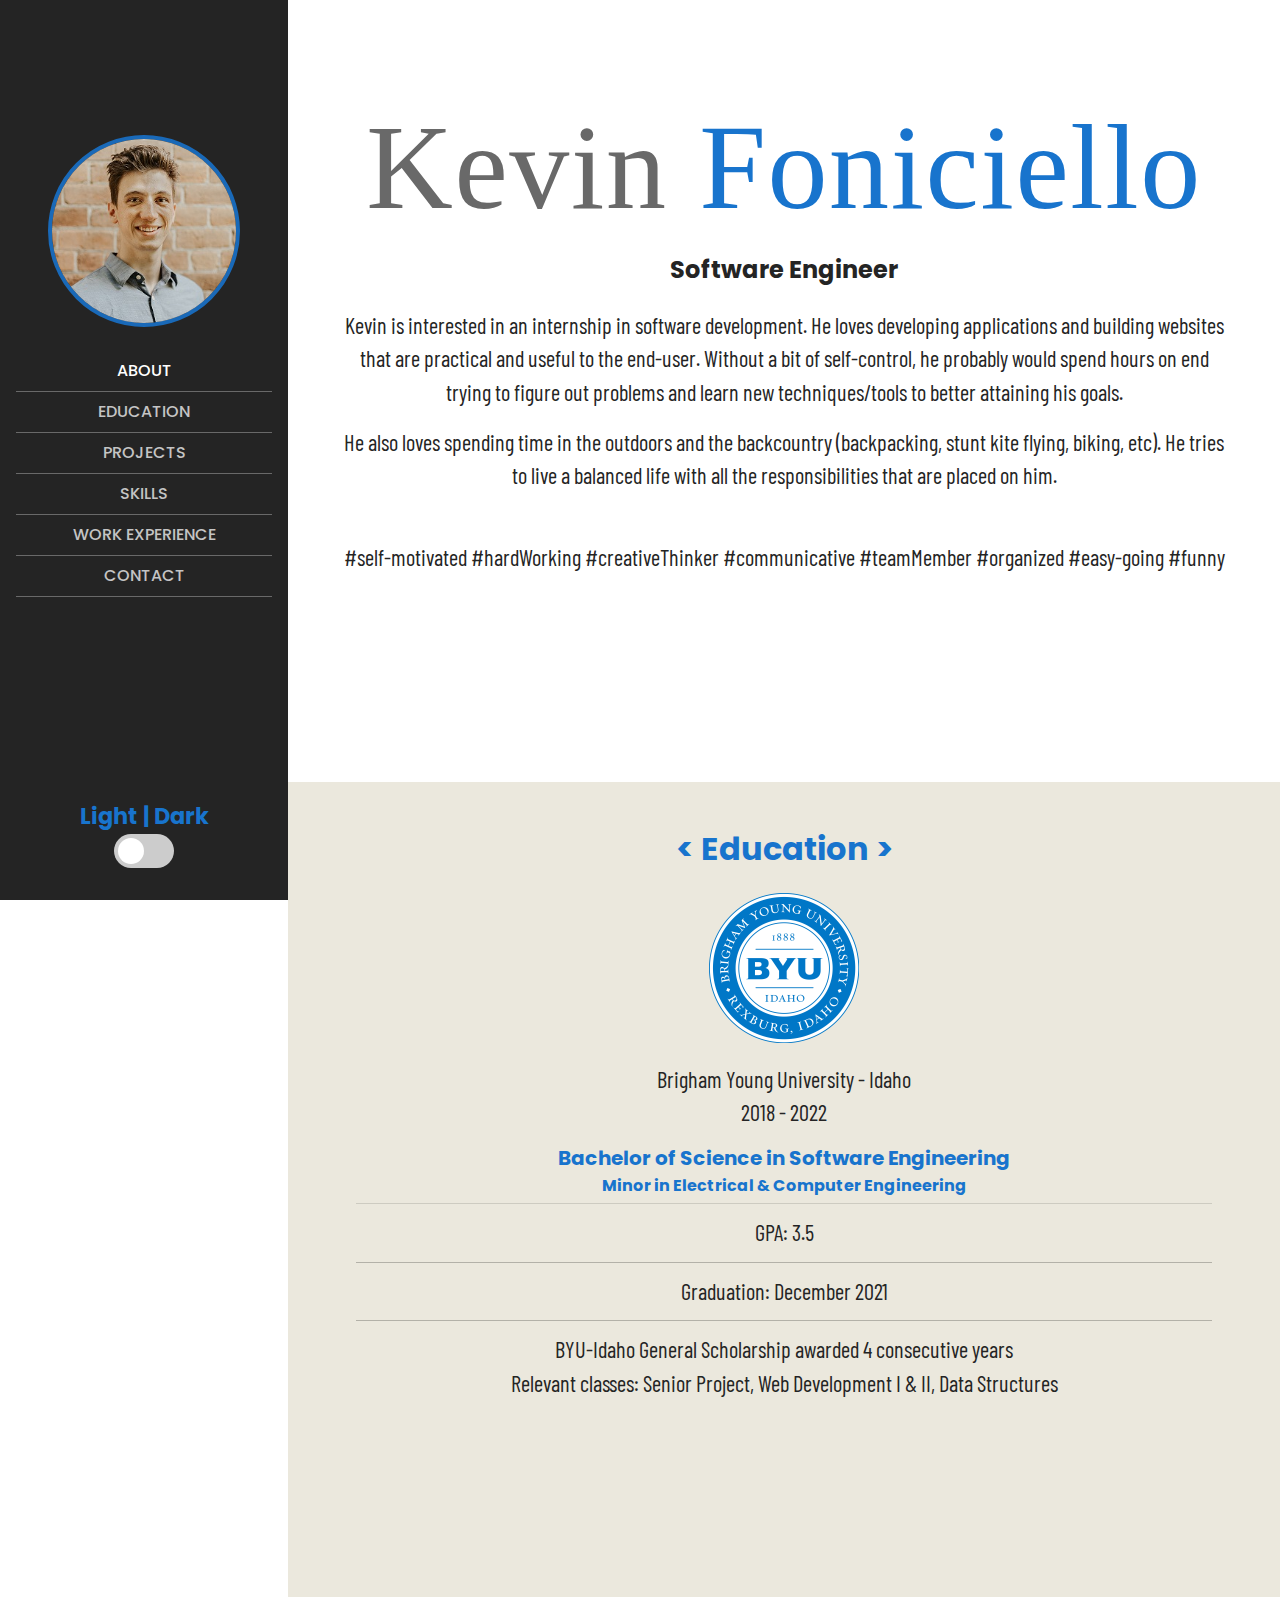
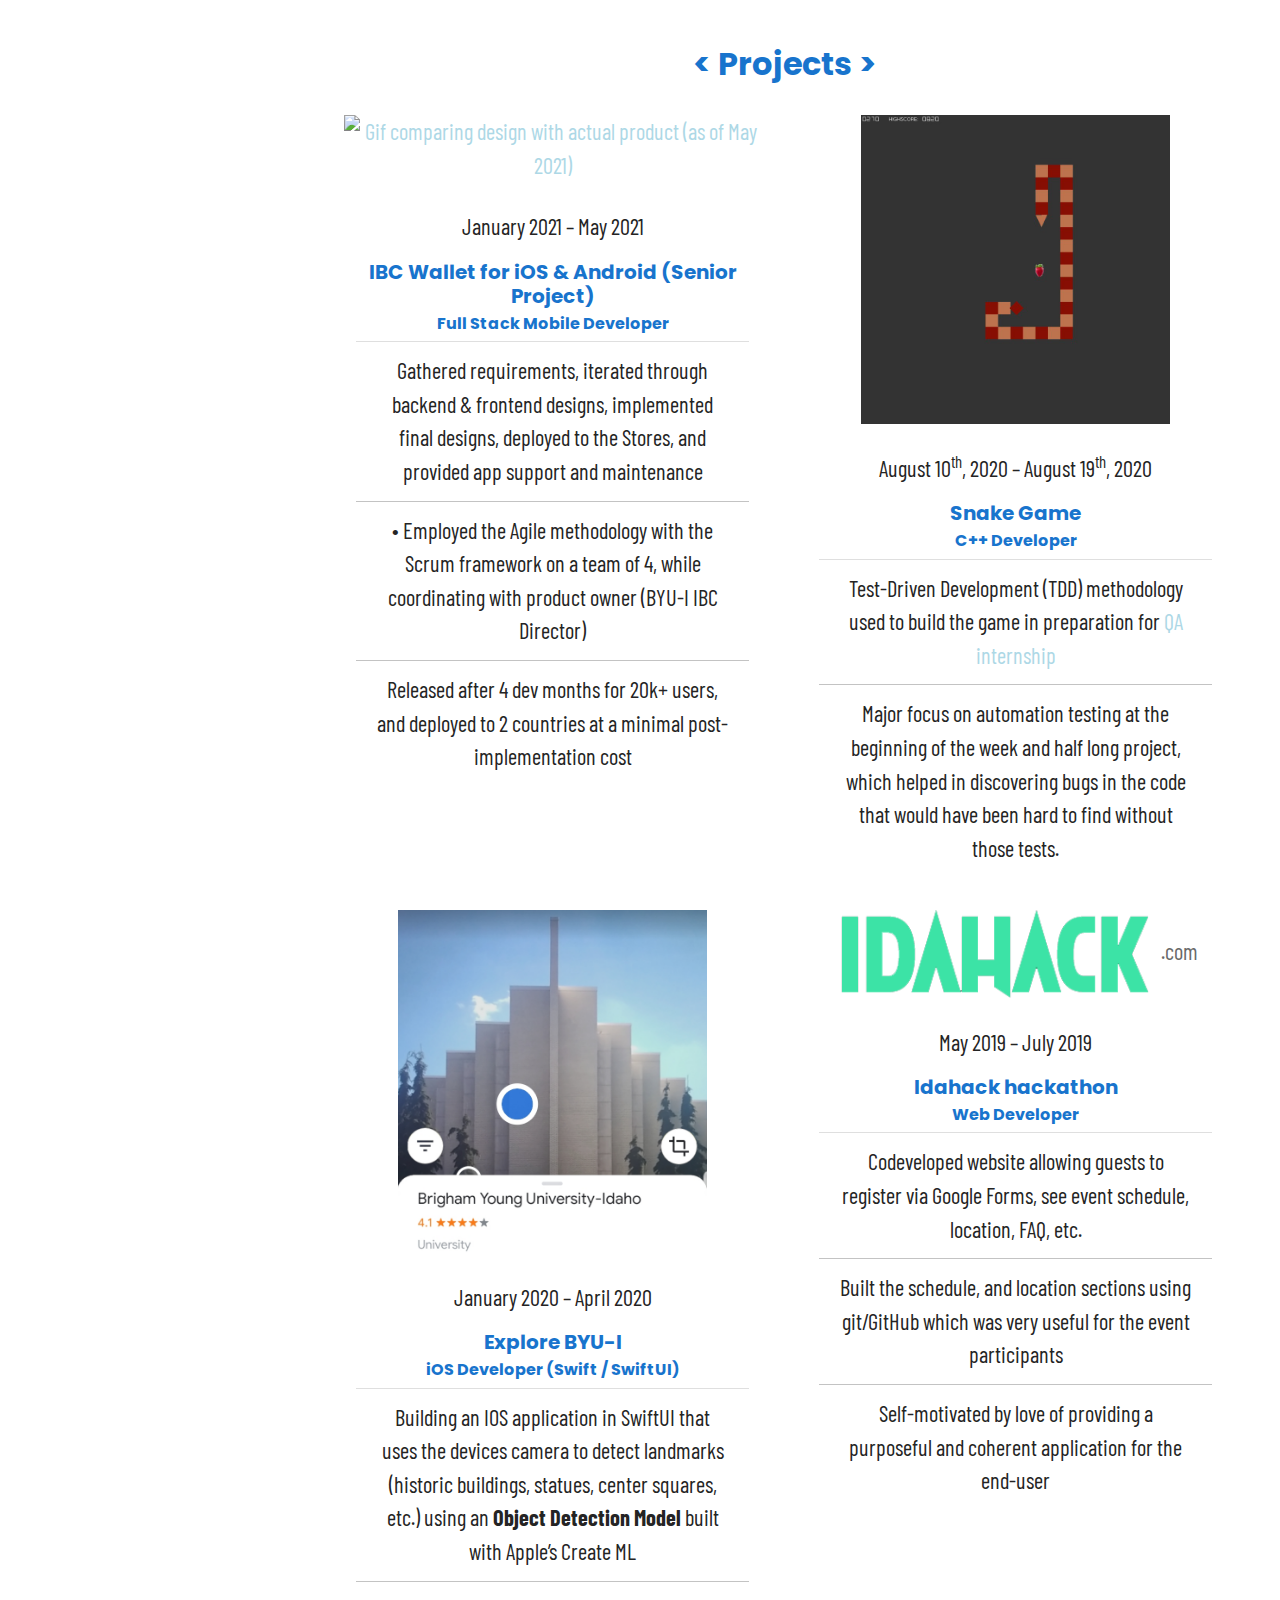
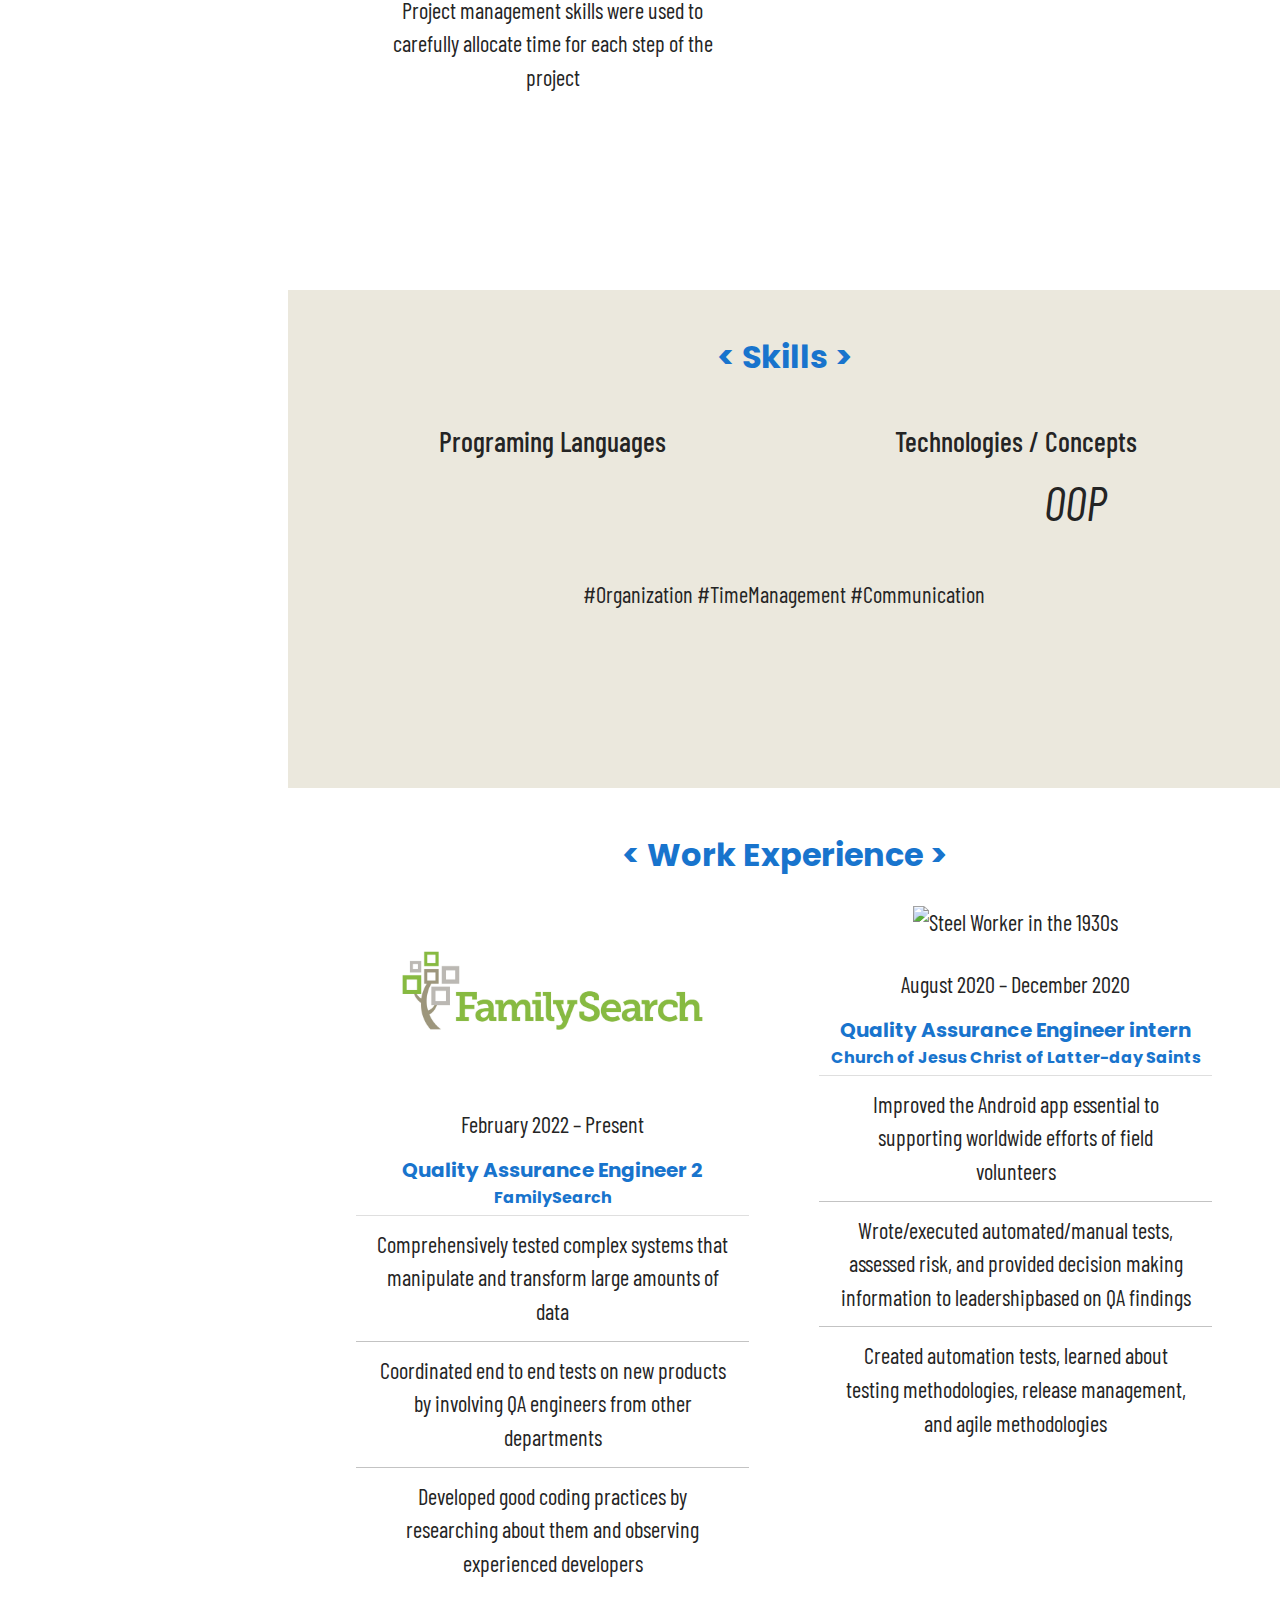
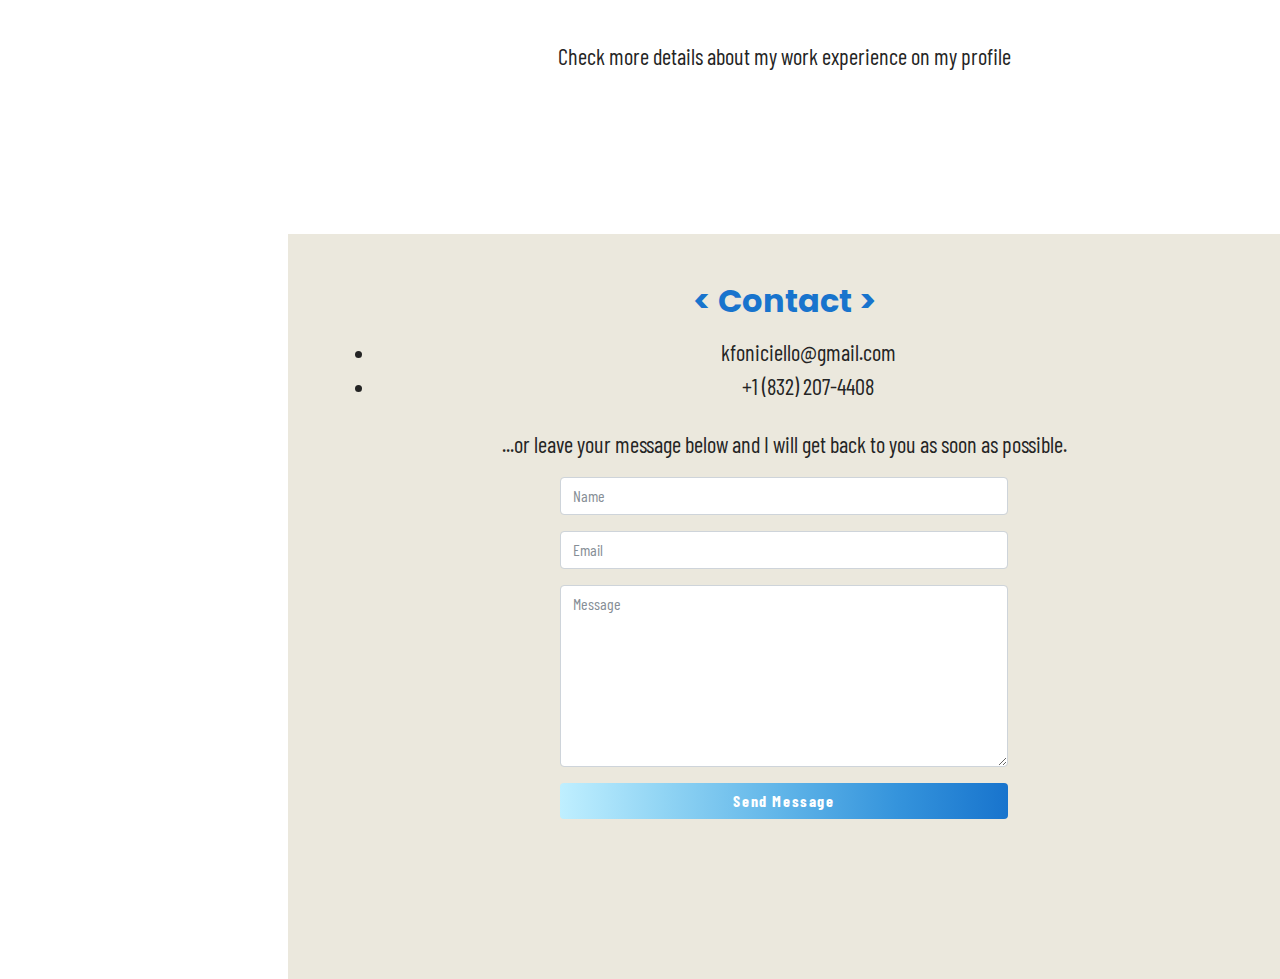
==== index.html @ d65cd473 "Updated information. Added theme cookies" ====
<!DOCTYPE html>
<html lang="en">
  <head>
    <meta charset="utf-8" />
    <meta
      name="viewport"
      content="width=device-width, initial-scale=1, shrink-to-fit=no"
    />
    <meta name="description" content="Software Engineer interested in an internship in Software Development. He loves developing applications and building websites that are practical and useful to the end-user. He is a charismatic, hard worder, self-motivated, and creative type of person. In all, he is a team member." />
    <meta name="author" content="Kevin Foniciello" />

    <title>Kevin Foniciello - Portfolio</title>
    <link rel="icon" href="media/profilePic.jpg" type="image/x-icon" />
    <link rel="shortcut icon" href="media/profilePic.jpg" type="image/x-icon">

    <!-- Bootstrap core CSS -->
    <link href="vendor/bootstrap/css/bootstrap.min.css" rel="stylesheet" />
    <link
      rel="stylesheet"
      href="https://maxcdn.bootstrapcdn.com/bootstrap/4.0.0-beta.3/css/bootstrap.min.css"
      integrity="sha384-Zug+QiDoJOrZ5t4lssLdxGhVrurbmBWopoEl+M6BdEfwnCJZtKxi1KgxUyJq13dy"
      crossorigin="anonymous"
    />

    <!-- Google fonts for this template -->

    <link
      href="https://fonts.googleapis.com/css?family=Barlow+Condensed|Poppins|Just+Another+Hand"
      rel="stylesheet"
    />

    <!-- Custom styles for this template -->
    <link href="style.css" rel="stylesheet" />

    <!-- Additional Fonts -->
    <link
      rel="stylesheet"
      href="https://cdn.rawgit.com/konpa/devicon/df6431e323547add1b4cf45992913f15286456d3/devicon.min.css"
    />
  </head>

  <body id="page-top">

<!-- ********************************
*    NAVIGATION BAR
***********************************-->
    <nav class="navbar navbar-expand-lg navbar-dark fixed-top" id="sideNav">


      <a class="navbar-brand js-scroll-trigger pl-2" href="#page-top">
        <span class="d-none d-lg-block">
          <img
            class="img-fluid img-profile mb-3"
            src="media/profilePic.jpg"
            alt="Profile Picture"
          />
        </span>
      </a>
      <p id="nav-mobile-name" class="nav-mobile-name">
        Kevin <span class="family-name"> Foniciello</span>
      </p>
      <button
        class="navbar-toggler m-2"
        type="button"
        data-toggle="collapse"
        data-target="#navbarSupportedContent"
        aria-controls="navbarSupportedContent"
        aria-expanded="false"
        aria-label="Toggle navigation"
      >
        <span class="navbar-toggler-icon"></span>
      </button>
      <div
        class="collapse navbar-collapse text-center"
        id="navbarSupportedContent"
      >
        <ul class="navbar-nav d-block">
          <li class="nav-item">
            <a class="nav-link js-scroll-trigger" href="#about">About</a>
          </li>
          <li class="nav-item">
            <a class="nav-link js-scroll-trigger" href="#education"
              >Education</a
            >
          </li>
          <li class="nav-item">
              <a class="nav-link js-scroll-trigger" href="#projects"
              >Projects</a
              >
          </li>
          <li class="nav-item">
            <a class="nav-link js-scroll-trigger" href="#skills">Skills</a>
          </li>
          <li class="nav-item">
            <a class="nav-link js-scroll-trigger" href="#experience"
              >Work Experience</a
            >
          </li>
          <!-- <li class="nav-item">
            <a class="nav-link js-scroll-trigger" href="#certificates"
              >Certificates</a
            >
          </li> -->

          <li class="nav-item">
            <a class="nav-link js-scroll-trigger" href="#contact">Contact</a>
          </li>
        </ul>

        <div>
          <ul class="list-inline list-social-icons icon-circle icon-zoom mt-5 mb-0">
            <li class="list-inline-item">
              <a href="https://www.linkedin.com/in/kevin-foniciello/" target="_blank" rel="noopener">
                <i class="fab fa-linkedin-in"></i>
              </a>
            </li>
            <li class="list-inline-item">
              <a href="https://github.com/merrycello/" target="_blank" rel="noopener">
                <i class="fab fa-github"></i>
              </a>
            </li>
            <li class="list-inline-item">
              <a href="https://stackoverflow.com/users/11264753/happypenguin" target="_blank" rel="noopener">
                <i class="fab fa-stack-overflow"></i>
              </a>
            </li>
            <!-- <li class="list-inline-item">
              <a href="" target="_blank" rel="noopener">
                <i class="fab fa-facebook-f"></i>
              </a>
            </li> -->
            <!-- <li class="list-inline-item">
              <a href="" target="_blank" rel="noopener">
                <i class="fab fa-instagram"></i>
              </a>
            </li> -->
            
            <!-- Dark mode button -->
            <li class="list-inline-item">
              <p id="mobile-dk-mode-toggle"> Light | Dark<br>
                <label class="switch">
                  <input type="checkbox">
                  <span class="dk-mode-toggle slider round"></span>
                </label>
              </p>
            </li>
          </ul>
        </div>
      </div>
      
      <!-- Dark mode button -->
      <p id="desktop-dk-mode-toggle"> Light | Dark<br>
        <label class="switch">
          <input type="checkbox">
          <span class="dk-mode-toggle slider round"></span>
        </label>
      </p>
    </nav>
    <div class="container-fluid p-0">

<!-- ********************************
*    ABOUT section
***********************************-->
      <section class="resume-section p-3 p-lg-5" id="about">
        <div class="my-auto">
          <p class="mobile-name">
            <img class="mobile-img" src="media/profilePic.jpg" alt="Profile Picture" />
          </p>
          <p id="mobile-name" class="mobile-name">Kevin <span class="family-name"> Foniciello</span></p>
          <h1 class="mb-3 mt-5">Kevin <span class="family-name"> Foniciello</span></h1>
          <p class="mobile-profession">Software Engineer</p>
          <h4 class="mb-4">Software Engineer</h4>

          <p class="mb-3">
            Kevin is interested in an internship in software development. He loves developing applications and building websites that are practical and useful to the end-user. Without a bit of self-control, he probably would spend hours on end trying to figure out problems and learn new techniques/tools to better attaining his goals.
          </p>
          <p>
            He also loves spending time in the outdoors and the backcountry (backpacking, stunt kite flying, biking, etc). He tries to live a balanced life with all the responsibilities that are placed on him.
          </p>

          <p class="mb-5 mt-5">
            <i class="fas fa-user-tag"></i> #self-motivated #hardWorking #creativeThinker
             #communicative #teamMember #organized #easy-going #funny
          </p>
        </div>
      </section>

<!-- ********************************
*    EDUCATION section
***********************************-->
      <section class="resume-section p-3 p-lg-5 bg-highlight" id="education">
        <h2 class="mb-4">&lt; Education &gt;</h2>

        <!-- <div class="row"> -->
        <div>
          <!-- <div class="col-12 col-md-6 col-lg-4"> -->
          <div>
            <div class="card mb-4 bg-inherit">
              <div class="edu-icons">
                <img
                  src="media/byui-logo.png"
                  alt="BYU-I logo"
                  width="150px"
                  height="auto">
                <!-- <i class="fas fa-university fa-5x"></i> -->
              </div>

              <div class="card-body pb-0">
                <p>Brigham Young University - Idaho<br>
                   2018 - 2022</p>
                <h5 class="card-title">Bachelor of Science in Software Engineering</h5>
                <h6 class="card-subtitle mb-2">Minor in Electrical & Computer Engineering</h6>
                <ul class="list-group list-group-flush">
                  <li class="list-group-item bg-inherit">
                    GPA: 3.5</li>
                  <li class="list-group-item bg-inherit">
                    Graduation: December 2021</li>
                  <li class="list-group-item bg-inherit">
                    BYU-Idaho General Scholarship awarded 4 consecutive years
                    <br>
                    Relevant classes: Senior Project, Web Development I & II, Data Structures</li>
                </ul>
              </div>
            </div>
          </div>
          <!-- <div class="col-12 col-md-6 col-lg-4">
            <div class="card mb-4">
              <div class="edu-icons">
                <i class="fas fa-graduation-cap fa-5x edu-icons"></i>
              </div>
              <div class="card-body pb-0">
                <p>2017 - 2018</p>
                <h5 class="card-title">Front-End Web Development</h5>
                <ul class="list-group list-group-flush">
                  <li class="list-group-item">HTML5 & CSS3</li>
                  <li class="list-group-item">JavaScript</li>
                  <li class="list-group-item">jQuery</li>
                  <li class="list-group-item">CSS Animation</li>
                  <li class="list-group-item">Bootstrap 4</li>
                </ul>
              </div>
            </div>
          </div>
          <div class="col-12 col-md-6 col-lg-4">
            <div class="card mb-4">
              <div class="edu-icons">
                <i class="fas fa-university fa-5x"></i>
              </div>
              <div class="card-body pb-0">
                <p>2017 - 2018</p>
                <h5 class="card-title">Web Development</h5>

                <ul class="list-group list-group-flush">
                  <li class="list-group-item">HTML5 & CSS3</li>
                  <li class="list-group-item">JavaScript</li>
                  <li class="list-group-item">jQuery</li>
                  <li class="list-group-item">Teamwork</li>
                </ul>
              </div>
            </div>
          </div> -->
        </div>
      </section>

<!-- ********************************
*    PROJECTS section
***********************************-->
      <section class="resume-section p-3 p-lg-5" id="projects">
          <h2 class="mb-4">&lt; Projects &gt;</h2>

          <div class="row">
            <div class="col-12 col-md-6 col-lg-6">
              <div class="card mb-4 bg-inherit">
                  <div class="edu-icons">
                    <a href="https://play.google.com/store/apps/details?id=byui.ibc.wallet" target="_blank">
                      <img
                        class="card-img-top w-75 p-2"
                        src="media/ibc-wallet.gif"
                        alt="Gif comparing design with actual product (as of May 2021)"
                      />
                    </a>
                  </div>

                  <div class="card-body pb-0">
                      <p>January 2021 – May 2021</p>
                      <h5 class="card-title">IBC Wallet for iOS & Android (Senior Project)</h5>
                      <h6 class="card-subtitle mb-2 color-blue">Full Stack Mobile Developer</h6>
                      <ul class="list-group list-group-flush">
                          <li class="list-group-item bg-inherit">
                            Gathered requirements, iterated through backend & frontend designs, implemented final designs, deployed to the Stores, and provided app support and maintenance
                          </li>
                          <li class="list-group-item bg-inherit">
                            •	Employed the Agile methodology with the Scrum framework on a team of 4, while coordinating with product owner (BYU-I IBC Director)
                          </li>
                          </li>
                          <li class="list-group-item bg-inherit">
                            Released after 4 dev months for 20k+ users, and deployed to 2 countries at a minimal post-implementation cost
                          </li>
                      </ul>
                  </div>
              </div>
            </div>
            <div class="col-12 col-md-6 col-lg-6">
              <div class="card mb-4 bg-inherit">
                    <div class="edu-icons">
                      <a href="https://github.com/MerryCello/Snake-Game/blob/master/README.md" target="_blank">
                        <img
                          class="card-img-top w-75 p-2"
                          src="media/Snake-long.jpg"
                          alt="Game snapshot"
                        />
                      </a>
                    </div>

                    <div class="card-body pb-0">
                        <p>August 10<sup>th</sup>, 2020 – August 19<sup>th</sup>, 2020</p>
                        <h5 class="card-title">Snake Game</h5>
                        <h6 class="card-subtitle mb-2 color-blue">C++ Developer</h6>
                        <ul class="list-group list-group-flush">
                            <li class="list-group-item bg-inherit">
                              Test-Driven Development (TDD) methodology used to build the game in preparation for <a href="#experience">QA internship</a>
                            </li>
                            <li class="list-group-item bg-inherit">
                              Major focus on automation testing at the beginning of the week and half long project, which helped in discovering bugs in the code that would have been hard to find without those tests.
                            </li>
                        </ul>
                  </div>
              </div>
            </div>
            <div class="col-12 col-md-6 col-lg-6">
              <div class="card mb-4 bg-inherit">
                    <div class="edu-icons">
                      <a href="https://github.com/MerryCello/Explore-BYU-I" target="_blank">
                        <img
                          class="card-img-top w-75 p-2"
                          src="media/landmarkDetector.png"
                          alt="Example screenshot of what the landmark detector app would have looked like once completely finished"
                        />
                      </a>
                    </div>

                    <div class="card-body pb-0">
                        <p>January 2020 – April 2020</p>
                        <h5 class="card-title">Explore BYU-I</h5>
                        <h6 class="card-subtitle mb-2 color-blue">iOS Developer (Swift / SwiftUI)</h6>
                        <ul class="list-group list-group-flush">
                            <li class="list-group-item bg-inherit">
                              Building an IOS application in SwiftUI that uses the devices camera to detect landmarks (historic buildings, statues, center squares, etc.) using an <strong>Object Detection Model</strong> built with Apple’s Create ML
                            </li>
                            <li class="list-group-item bg-inherit">
                              Project management skills were used to carefully allocate time for each step of the project
                            </li>
                        </ul>
                  </div>
              </div>
            </div>
            <div class="col-12 col-md-6 col-lg-6">
              <div class="card mb-4 bg-inherit">
                <div class="edu-icons">
                  <p class="p-0 m-0">
                    <a href="https://coryswainston.github.io/idahack/" target="_blank">
                      <img
                        class="card-img-top w-75 p-2"
                        src="media/idahack_logo.png"
                        alt="Idahack logo"
                      />
                    </a>
                    .com</p>
                </div>

                <div class="card-body pb-0">
                    <p>May 2019 – July 2019</p>
                    <h5 class="card-title">
                      <a class="inherit" href="https://coryswainston.github.io/idahack/" target="_blank">
                        Idahack<sup><i class="fas fa-external-link-alt fa-xs"></i></sup>
                      </a> hackathon
                    </h5>
                    <h6 class="card-subtitle mb-2 color-blue">Web Developer</h6>
                    <ul class="list-group list-group-flush">
                        <li class="list-group-item bg-inherit"><a class="inherit" href="https://github.com/coryswainston/idahack/graphs/contributors" target="_blank">
                          Codeveloped<sup><i class="fas fa-external-link-alt fa-xs"></i></sup></a> website allowing guests to register via Google Forms, see event schedule, location, FAQ, etc.</li>
                        <li class="list-group-item bg-inherit">
                          Built the schedule, and location sections using git/GitHub which was very useful for the event participants
                        </li>
                        <li class="list-group-item bg-inherit">
                          Self-motivated by love of providing a purposeful and coherent application for the end-user
                        </li>
                    </ul>
                </div>
              </div>
            </div>
          </div>
      </section>

<!-- ********************************
*    SKILLS section
***********************************-->
      <section class="resume-section p-3 p-lg-5 bg-highlight" id="skills">
        <h2 class="mb-5">&lt; Skills &gt;</h2>
        <div class="row">
          <div class="col-12 col-md-6 col-lg-6">
            <div class="my-auto">
              <h3>Programing Languages</h3>
              <!-- ICON LIST -->
              <ul class="list-inline list-icons mb-4">
                <li class="list-inline-item">
                  <a class="inherit" href="https://developer.mozilla.org/en-US/docs/Web/Guide/HTML/HTML5" target="_blank">
                    <i class="devicon-html5-plain" title="HTML5"></i></a>
                </li>
                <li class="list-inline-item">
                  <a class="inherit" href="https://developer.mozilla.org/en-US/docs/Archive/CSS3" target="_blank">
                    <i class="devicon-css3-plain" title="CSS3"></i></a>
                </li>
                <li class="list-inline-item">
                  <a class="inherit" href="https://developer.mozilla.org/en-US/docs/Web/JavaScript" target="_blank">
                    <i class="devicon-javascript-plain" title="JavaScript"></i></a>
                </li>
                <li class="list-inline-item">
                  <a class="inherit" href="https://nodejs.org/en/" target="_blank">
                    <i class="devicon-nodejs-plain" title="Node.js"></i></a>
                </li>
                <li class="list-inline-item">
                  <a class="inherit" href="https://jquery.com/" target="_blank">
                    <i class="devicon-jquery-plain" title="jQuery"></i></a>
                </li>
                <li class="list-inline-item">
                  <a class="inherit" href="https://nodejs.org/en/" target="_blank">
                    <i class="devicon-nodejs-plain" title="Node.js"></i></a>
                </li>
                <li class="list-inline-item">
                  <a class="inherit" href="https://www.php.net/manual/en/intro-whatis.php" target="_blank">
                    <i class="devicon-php-plain" title="PHP"></i></a>
                </li>
                <li class="list-inline-item">
                  <a class="inherit" href="https://www.oracle.com/java/" target="_blank">
                    <i class="devicon-java-plain" title="Java"></i></a>
                </li>
                <li class="list-inline-item">
                  <a class="inherit" href="https://www.cplusplus.com/info/description/" target="_blank">
                    <i class="devicon-cplusplus-plain" title="C++"></i></a>
                </li>
                <li class="list-inline-item">
                  <a class="inherit" href="https://www.postgresql.org/" target="_blank">
                    <i class="devicon-postgresql-plain" title="PostgreSQL"></i></a>
                </li>
                  <!-- <i class="devicon-csharp-plain" title="CSharp"></i>
                  <i class="devicon-bootstrap-plain" title="Bootstrap 4"></i>
                  <i class="devicon-wordpress-plain" title="Wordpress"></i>
                  <i class="devicon-bitbucket-plain" title="Bitbucket"></i> -->
              </ul>

              <h5 class="hidden">Level of confidence</h5>
              <div id="skill-bars" class="hidden">
                <p class="text-left">Java - 85%</p>

                <div class="progress mb-2 bg-light" style="height: 1.5rem;">
                  <div
                    class="progress-bar"
                    role="progressbar"
                    aria-valuenow="85"
                    aria-valuemin="0"
                    aria-valuemax="100"
                    style="width: 85%"
                  ></div>
                </div>
                <p class="text-left">C++ - 90%</p>

                <div class="progress mb-2 bg-light" style="height: 1.5rem;">
                    <div
                    class="progress-bar"
                    role="progressbar"
                    aria-valuenow="90"
                    aria-valuemin="0"
                    aria-valuemax="100"
                    style="width: 90%"
                    ></div>
                </div>
                <p class="text-left">HTML5/CSS3 - 80%</p>

                <div class="progress mb-2 bg-light" style="height: 1.5rem;">
                  <div
                    class="progress-bar"
                    role="progressbar"
                    aria-valuenow="80"
                    aria-valuemin="0"
                    aria-valuemax="100"
                    style="width: 80%"
                  ></div>
                </div>
                <p class="text-left">JavaScript - 91%</p>

                <div class="progress mb-2 bg-light" style="height: 1.5rem;">
                  <div
                    class="progress-bar"
                    role="progressbar"
                    aria-valuenow="91"
                    aria-valuemin="0"
                    aria-valuemax="100"
                    style="width: 91%"
                  ></div>
                </div>
                <p class="text-left">PHP - 70%</p>

                <div class="progress mb-5 bg-light" style="height: 1.5rem;">
                  <div
                    class="progress-bar"
                    role="progressbar"
                    aria-valuenow="70"
                    aria-valuemin="0"
                    aria-valuemax="100"
                    style="width: 70%"
                  ></div>
                </div>
              </div>
            </div>
          </div>

          <div class="col-12 col-md-6 col-lg-6">
            <div class="my-auto">
              <h3>Technologies / Concepts</h3>
              <!-- ICON LIST -->
              <ul class="list-inline list-icons mb-4">
                <li class="list-inline-item">
                  <a class="inherit" href="https://visualstudio.microsoft.com/" target="_blank">
                    <i class="devicon-visualstudio-plain" title="Visual Studio"></i></a>
                </li>
                <li class="list-inline-item">
                  <a class="inherit" href="https://apps.apple.com/us/app/xcode/id497799835?mt=12" target="_blank">
                    <i class="devicon-xcode-plain" title="Xcode"></i></a>
                </li>
                <li class="list-inline-item">
                  <a class="inherit" href="https://developer.android.com/studio" target="_blank">
                    <i class="devicon-androidstudio-plain" title="Android Studio"></i></a>
                </li>
                <li class="list-inline-item">
                  <a class="inherit" href="https://www.jetbrains.com/idea/" target="_blank">
                    <i class="devicon-intellij-plain" title="IntelliJ"></i></a>
                </li>
                <li class="list-inline-item">
                  <a class="inherit" href="https://www.jetbrains.com/clion/" target="_blank">
                    <i class="devicon-clion-plain" title="CLion"></i></a>
                </li>
                <li class="list-inline-item">
                  <a class="inherit" href="https://git-scm.com/" target="_blank">
                    <i class="devicon-git-plain" title="Git"></i></a>
                </li>
                <li class="list-inline-item">
                  <a class="inherit" href="https://github.com/" target="_blank">
                    <i class="devicon-github-plain" title="GitHub"></i></a>
                </li>
                <li class="list-inline-item">
                  <a class="inherit" href="https://www.heroku.com/" target="_blank">
                    <i class="devicon-heroku-plain" title="Heroku"></i></a>
                </li>
                <li class="list-inline-item">
                  <a class="inherit" href="https://www.geeksforgeeks.org/object-oriented-programming-oops-concept-in-java/" target="_blank">
                    <i title="Object Oriented Programming">OOP</i></a>
                </li>
                <!-- TODO add other skills -->
                <!-- <li class="list-inline-item">
                  <a class="inherit" href="https://www.heroku.com/" target="_blank">
                    <i title="Object Oriented Programming">OOP</i></a>
                </li> -->
              </ul>

              <h5 class="hidden">Level of Familiarity</h5>
              <div id="skill-bars" class="hidden">

                <p class="text-left">IntelliJ - 80%</p>
                <div class="progress mb-2 bg-light" style="height: 1.5rem;">
                  <div
                    class="progress-bar"
                    role="progressbar"
                    aria-valuenow="80"
                    aria-valuemin="0"
                    aria-valuemax="100"
                    style="width: 80%"
                  ></div>
                </div>

                <p class="text-left">CLion - 88%</p>
                <div class="progress mb-2 bg-light" style="height: 1.5rem;">
                  <div
                    class="progress-bar"
                    role="progressbar"
                    aria-valuenow="88"
                    aria-valuemin="0"
                    aria-valuemax="100"
                    style="width: 88%"
                  ></div>
                </div>
                
                <p class="text-left">MS Visual Studio - 50%</p>
                <div class="progress mb-2 bg-light" style="height: 1.5rem;">
                  <div
                    class="progress-bar"
                    role="progressbar"
                    aria-valuenow="50"
                    aria-valuemin="0"
                    aria-valuemax="100"
                    style="width: 50%"
                  ></div>
                </div>
                
                <p class="text-left">Xcode - 90%</p>
                <div class="progress mb-2 bg-light" style="height: 1.5rem;">
                  <div
                    class="progress-bar"
                    role="progressbar"
                    aria-valuenow="90"
                    aria-valuemin="0"
                    aria-valuemax="100"
                    style="width: 90%"
                  ></div>
                </div>
                
                <p class="text-left">Git - 90%</p>
                <div class="progress mb-2 bg-light" style="height: 1.5rem;">
                  <div
                    class="progress-bar"
                    role="progressbar"
                    aria-valuenow="90"
                    aria-valuemin="0"
                    aria-valuemax="100"
                    style="width: 90%"
                  ></div>
                </div>
              </div>
            </div>
          </div>
        </div>

        <p class="pt-3">
          <i class="fas fa-user-tag"></i> #Organization
          #TimeManagement #Communication
        </p>
      </section>

<!-- ********************************
*    WORK EXPERIENCE section
***********************************-->
      <section class="resume-section p-3 p-lg-5" id="experience">
        <h2 class="mb-4">&lt; Work Experience &gt;</h2>

        <div class="my-auto">
          <div class="row">
            <div class="col-12 col-md-6 col-lg-6 bg-inherit">
              <div class="card mb-5 bg-inherit">
                <div class="text-center">
                  <img
                    class="card-img-top w-75 p-2"
                    src="media/familySearch-logo.jpg"
                    alt="Steel Worker in the 1930s"
                  />
                </div>

                <div class="card-body pb-0 bg-inherit">
                  <p>February 2022 – Present</p>
                  <h5 class="card-title">Quality Assurance Engineer 2</h5>
                  <h6 class="card-subtitle mb-2">FamilySearch</h6>

                  <ul class="list-group list-group-flush bg-inherit">
                    <li class="list-group-item bg-inherit">
                      Comprehensively tested complex systems that manipulate and transform large amounts of data
                    </li>
                    <li class="list-group-item bg-inherit">
                      Coordinated end to end tests on new products by involving QA engineers from other departments
                    </li>
                    <li class="list-group-item bg-inherit">
                      Developed good coding practices by researching about them and observing experienced developers
                    </li>
                  </ul>
                </div>
              </div>
            </div>
            <div class="hidden col-12 col-md-6 col-lg-6 bg-inherit">
              <div class="card mb-5 bg-inherit">
                <div class="text-center">
                  <img
                    class="card-img-top w-75 p-2"
                    src="media/steelWorker.jpg"
                    alt="Steel Worker in the 1930s"
                  />
                </div>

                <div class="card-body pb-0 bg-inherit">
                  <p>May 2019 – September 2019</p>
                  <h5 class="card-title">Metal Building Erector</h5>
                  <h6 class="card-subtitle mb-2">EMB Erectors, Inc</h6>

                  <ul class="list-group list-group-flush bg-inherit">
                    <li class="list-group-item bg-inherit">
                      Erected prefabricated metal buildings and acquired the various trade's skills
                    </li>
                    <li class="list-group-item bg-inherit">
                      Polished communication skills which was a crucial part of daily work to stay safe
                    </li>
                    <li class="list-group-item bg-inherit">
                      Identified what needed to be done and took initiatives to perform those tasks
                    </li>
                  </ul>
                </div>
              </div>
            </div>
            <div class="col-12 col-md-6 col-lg-6 bg-inherit">
              <div class="card mb-5 bg-inherit">
                <div class="text-center">
                  <img
                    class="card-img-top w-75 p-2"
                    src="media/what-is-SQA-transparent.png"
                    alt="Steel Worker in the 1930s"
                  />
                </div>

                <div class="card-body pb-0 bg-inherit">
                  <p>August 2020 – December 2020</p>
                  <h5 class="card-title">Quality Assurance Engineer intern</h5>
                  <h6 class="card-subtitle mb-2">Church of Jesus Christ of Latter-day Saints</h6>

                  <ul class="list-group list-group-flush bg-inherit">
                    <li class="list-group-item bg-inherit">
                      Improved the Android app essential to supporting worldwide efforts of field volunteers
                    </li>
                    <li class="list-group-item bg-inherit">
                      Wrote/executed automated/manual tests, assessed risk, and provided decision making information to leadershipbased on QA findings
                    </li>
                    <li class="list-group-item bg-inherit">
                      Created automation tests, learned about testing methodologies, release management, and agile methodologies
                    </li>
                  </ul>
                </div>
              </div>
            </div>
          </div>
        </div>

        <div class="text-center linkedin-link">
          Check more details about my work experience on my
          <a
            href="https://www.linkedin.com/in/kevin-foniciello/"
            target="_blank"
            rel="noopener"
            ><i class="fab fa-linkedin"></i
          ></a>
          profile
        </div>
      </section>

<!-- ********************************
*    CERTIFICATES section
***********************************-->
      <!-- <section class="resume-section p-3 p-lg-5" id="certificates">
        <div class="my-auto">
          <h2 class="mb-5">&lt; Certificates &gt;</h2>
          <div class="row">
            <div class="col-12 col-md-6 col-lg-4">
              <div class="card mb-4">
                <p class="edu-icons pt-4">
                  <i class="fas fa-certificate fa-5x"></i>
                </p>
                <h5 class="pt-4">
                  Frontend Academyy
                </h5>
                <div class="card-body">
                  <p>Front End Developer</p>

                </div>
              </div>
            </div>
            <div class="col-12 col-md-6 col-lg-4">
              <div class="card mb-4">
                <p class="edu-icons pt-4">
                  <i class="fas fa-certificate fa-5x"></i>
                </p>
                <h5 class="pt-4">WebAcademy</h5>
                <div class="card-body">
                  Front-End Web Development
                </div>
              </div>
            </div>
            <div class="col-12 col-md-6 col-lg-4">
              <div class="card mb-5">
                <p class="edu-icons pt-4">
                  <i class="fas fa-award fa-5x"></i>
                </p>
                <h5 class="pt-4">Award Academy</h5>
                <div class="card-body">
                  1 st Award
                </div>
                <p>"Resume of the Year"</p>
              </div>
            </div>
          </div>
        </div>
      </section> -->


<!-- ********************************
*    CONTACT section
***********************************-->
      <section class="resume-section p-3 p-lg-5 bg-highlight" id="contact">
        <div class="my-auto">
          <h2 class="mb-3">&lt; Contact &gt;</h2>

          <ul class="fa-ul mb-4 ml-0">
            <li class="inherit">
              <a class="inherit" href="mailto:kfoniciello@gmail.com">
                <i class="fas fa-envelope-open mr-2"></i>kfoniciello@gmail.com</a
              >
            </li>
            <li class="inherit">
              <a class="inherit" href="tel:+18322074408">
                <i class="fas fa-mobile-alt mr-2"></i>+1 (832) 207-4408</li></a
              >
            <!-- <li><i class="fas fa-map-marker-alt mr-2"></i>myLocation, World</li> -->
          </ul>

          <p>
            ...or leave your message below and I will get back to you as soon as
            possible.
          </p>

          <form
            class="contact-form"
            method="POST"
            action="https://formspree.io/xaywneow"
          >
            <input
                type="hidden"
                name="_next"
                value="https://merrycello.github.io/portfolio/"
            />
            <div class="form-group">
              <input
                type="name"
                class="form-control"
                placeholder="Name"
                name="name"
                required
              />
            </div>
            <div class="form-group">
              <input
                type="email"
                class="form-control"
                placeholder="Email"
                name="_replyto"
                required
              />
            </div>

            <div class="form-group">
              <textarea
                class="form-control"
                type="text"
                placeholder="Message"
                rows="7"
                name="message"
                required
              ></textarea>
            </div>

            <button type="submit" class="btn btn-submit">Send Message</button>
          </form>
        </div>
      </section>
    </div>

    <!-- Bootstrap core JavaScript -->
    <script src="vendor/jquery/jquery.min.js"></script>
    <script src="vendor/bootstrap/js/bootstrap.bundle.min.js"></script>

    <!-- Plugin JavaScript -->
    <script src="vendor/jquery-easing/jquery.easing.min.js"></script>

    <!-- Custom scripts for this template -->
    <script src="js/resume.min.js"></script>

    <!-- font-awesome script -->
    <script
      defer
      src="https://use.fontawesome.com/releases/v5.7.2/js/all.js"
      integrity="sha384-0pzryjIRos8mFBWMzSSZApWtPl/5++eIfzYmTgBBmXYdhvxPc+XcFEk+zJwDgWbP"
      crossorigin="anonymous"
    ></script>
  </body>
</html>
---- style.css ----
body {
  box-sizing: border-box;
  font-family: "Barlow Condensed", sans-serif;
  color: #242424;
  width: 100%;
  background-color: white;
  text-align: center;
  font-size: 1.4rem;
}

.navbar {
  background-color: #242424;
}

h2,
h5,
h6,
#sideNav,
.family-name,
.fa-user-tag,
.list-inline-item i:hover,
.linkedin-link a {
  color: #1874cd;
}

h2,
h4,
h5,
h6,
#sideNav {
  font-family: "Poppins", sans-serif;
  font-weight: 700;
}

.nav-mobile-name {
  margin: 0;
  position: absolute;
  top: 0pt;
  left: 16pt;
  display: none;
}

h1,
.nav-mobile-name,
.mobile-name {
  font-family: "Just Another Hand", cursive;
  font-size: 7.5rem;
  letter-spacing: 0.1rem;
}

h1,
.nav-mobile-name,
.mobile-name,
.edu-icons {
  color: #696969;
}

.list-social-icons a,
a:hover,
a:focus {
  color: #c4c4c4;
}

.list-social-icons {
  font-size: 1.5rem;
}

.list-icons {
  font-size: 3rem;
}

.list-social-icons a:hover,
#sideNav .navbar-nav .nav-item a:hover,
.nav-link a:hover,
a {
  color: #add8e6;
  transition: all 0.2s ease-in-out;
}

.navbar-nav .nav-item .nav-link {
  font-weight: 500;
  text-transform: uppercase;
  font-size: 1rem;
  color: #c4c4c4;
}

.nav-item {
  border-bottom: 0.1rem groove #696969;
}

.navbar-nav:first-child {
  border-top: 0.1rem groove #696969;
}

.fa-ul {
  margin-left: 0rem;
}

.form-group {
  padding-left: 0;
}

.progress-bar,
.btn {
  background-image: linear-gradient(
    to right,
    #bfefff,
    #8dd2f3,
    #5fb4e8,
    #3594dc,
    #1874cd
  );
}

.btn {
  font-weight: 700;
  letter-spacing: 0.1rem;
  color: white;
  width: 50%;
  border: none;
}

.card {
  border: none;
}

button:focus,
button:active {
  outline: solid #add8e6 2px;
}

@media (min-width: 320px) and (max-width: 992px) {
  #mobile-dk-mode-toggle {
    display: block;
  }

  h1,
  h4,
  #desktop-dk-mode-toggle {
    font-size: 5rem;
    display: none;
  }

  .mobile-img {
    height: 150px;
    width: 150px;
    border: solid whitesmoke 5px;
    border-radius: 100%;
  }

  .nav-mobile-name,
  .mobile-name {
    font-size: 3rem;
  }

  .mobile-profession {
    font-size: 1.5rem;
    font-weight: 700;
  }

  .resume-section {
    padding-top: 7rem !important;
    min-height: 100vh;
  }

  .linkedin-link {
    text-align: center !important;
  }
}

.contact-form {
  flex-direction: column;
  display: flex;
  justify-content: center;
  align-items: center;
}

.nav-mobile-name,
.mobile-name {
  font-size: 3rem;
}

#skill-bars {
  width: 75%;
  margin: 0 auto;
}

.form-group {
  width: 50%;
}

@media (min-width: 320px) and (max-width: 768px) {
  #skill-bars {
    width: 100%;
    margin: 0 auto;
  }
  .form-group {
    width: 100%;
  }
}

@media (min-width: 992px) {
  body {
    padding-top: 0;
    padding-left: 18rem;
  }
  .resume-section {
    padding-top: 3rem !important;
    padding-bottom: 10rem !important;
  }

  #sideNav {
    text-align: center;
    display: flex;
    flex-direction: column;
    width: 18rem;
    height: 100vh;
  }
  .navbar-brand {
    display: flex;
    margin: auto auto 0;
    padding: 0.5rem;
  }
 .navbar-brand .img-profile {
    max-width: 12rem;
    max-height: 12rem;
    border: 0.3rem solid #1873cde0;
    border-radius: 100%;
  }
.navbar-collapse {
    display: flex;
    flex-direction: column;
    flex-grow: 0;
    width: 100%;
    margin-bottom: auto;
  }
  .navbar-collapse .navbar-nav {
    width: 100%;
  }
  .navbar-nav:first-child {
    border-top: none;
  }

  .nav-mobile-name,
  .mobile-name,
  .mobile-profession {
    display: none;
  }
}

.bg-highlight {
  background-color: #ebe8dd !important;
}

.bg-inherit {
    background-color: inherit !important;
}

a.link {
    color: #1874cd;
    text-decoration: none;
    background-color: transparent;
    -webkit-text-decoration-skip: objects;
}

a.link:hover {
  color: #a1c7ff;
  text-decoration: underline;
}

a.link:not([href]):not([tabindex]) {
  color: inherit;
  text-decoration: none;
}

a.link:not([href]):not([tabindex]):focus, a:not([href]):not([tabindex]):hover {
  color: inherit;
  text-decoration: none;
}

a.link:not([href]):not([tabindex]):focus {
  outline: 0;
}

a.inherit {
    color: inherit;
    text-decoration: none;
    background-color: transparent;
    -webkit-text-decoration-skip: objects;
}

/***************************************************************
 * Dark Mode
 ***************************************************************/
 /* Mobile slider */
 @media (max-width: 992px) {
  /* TODO: add attr */
  #mobile-dk-mode-toggle {
    display: block;
  }

  #desktop-dk-mode-toggle {
    display: none;
  }
}

/* Desktop slider */
@media (min-width: 993px) {
  #mobile-dk-mode-toggle {
    display: none;
  }

  /* TODO: add attr */
  #desktop-dk-mode-toggle {
    display: block;
  }
}

/* Desktop/Mobile slider */
.switch {
  position: relative;
  display: inline-block;
  width: 60px;
  height: 34px;
}
.switch input { 
  opacity: 0;
  width: 0;
  height: 0;
}
.slider {
  position: absolute;
  cursor: pointer;
  top: 0;
  left: 0;
  right: 0;
  bottom: 0;
  background-color: #ccc;
  -webkit-transition: .4s;
  transition: .4s;
}
.slider:before {
  position: absolute;
  content: "";
  height: 26px;
  width: 26px;
  left: 4px;
  bottom: 4px;
  background-color: white;
  -webkit-transition: .4s;
  transition: .4s;
}
input:checked + .slider {
  background-color: #2196F3;
}
input:focus + .slider {
  box-shadow: 0 0 1px #2196F3;
}
input:checked + .slider:before {
  -webkit-transform: translateX(26px);
  -ms-transform: translateX(26px);
  transform: translateX(26px);
}
.slider.round {
  border-radius: 34px;
}
.slider.round:before {
  border-radius: 50%;
}


 .dark-bg-highlight {
  color: rgb(204, 201, 194);
  background-color: rgb(72, 75, 78);
}

.dark-form {
  border-color: rgb(54, 59, 61);
}

.progress-bar-dark {
  background-image: linear-gradient(
    to right,
    rgb(0, 60, 80),
    rgb(11, 73, 104),
    rgb(18, 86, 127),
    rgb(26, 95, 149),
    rgb(17, 84, 148)
  );
}

.dark-bg,
.dark-form,
.dark-form:focus {
  color: rgb(188, 185, 179);
  background-color: rgb(43, 45, 48);
}

.dark-bg,
.dark-form,
.dark-bg-highlight,
.progress-bar-dark {
  transition: 0.5s;
}

.hidden {
  display: none;
}
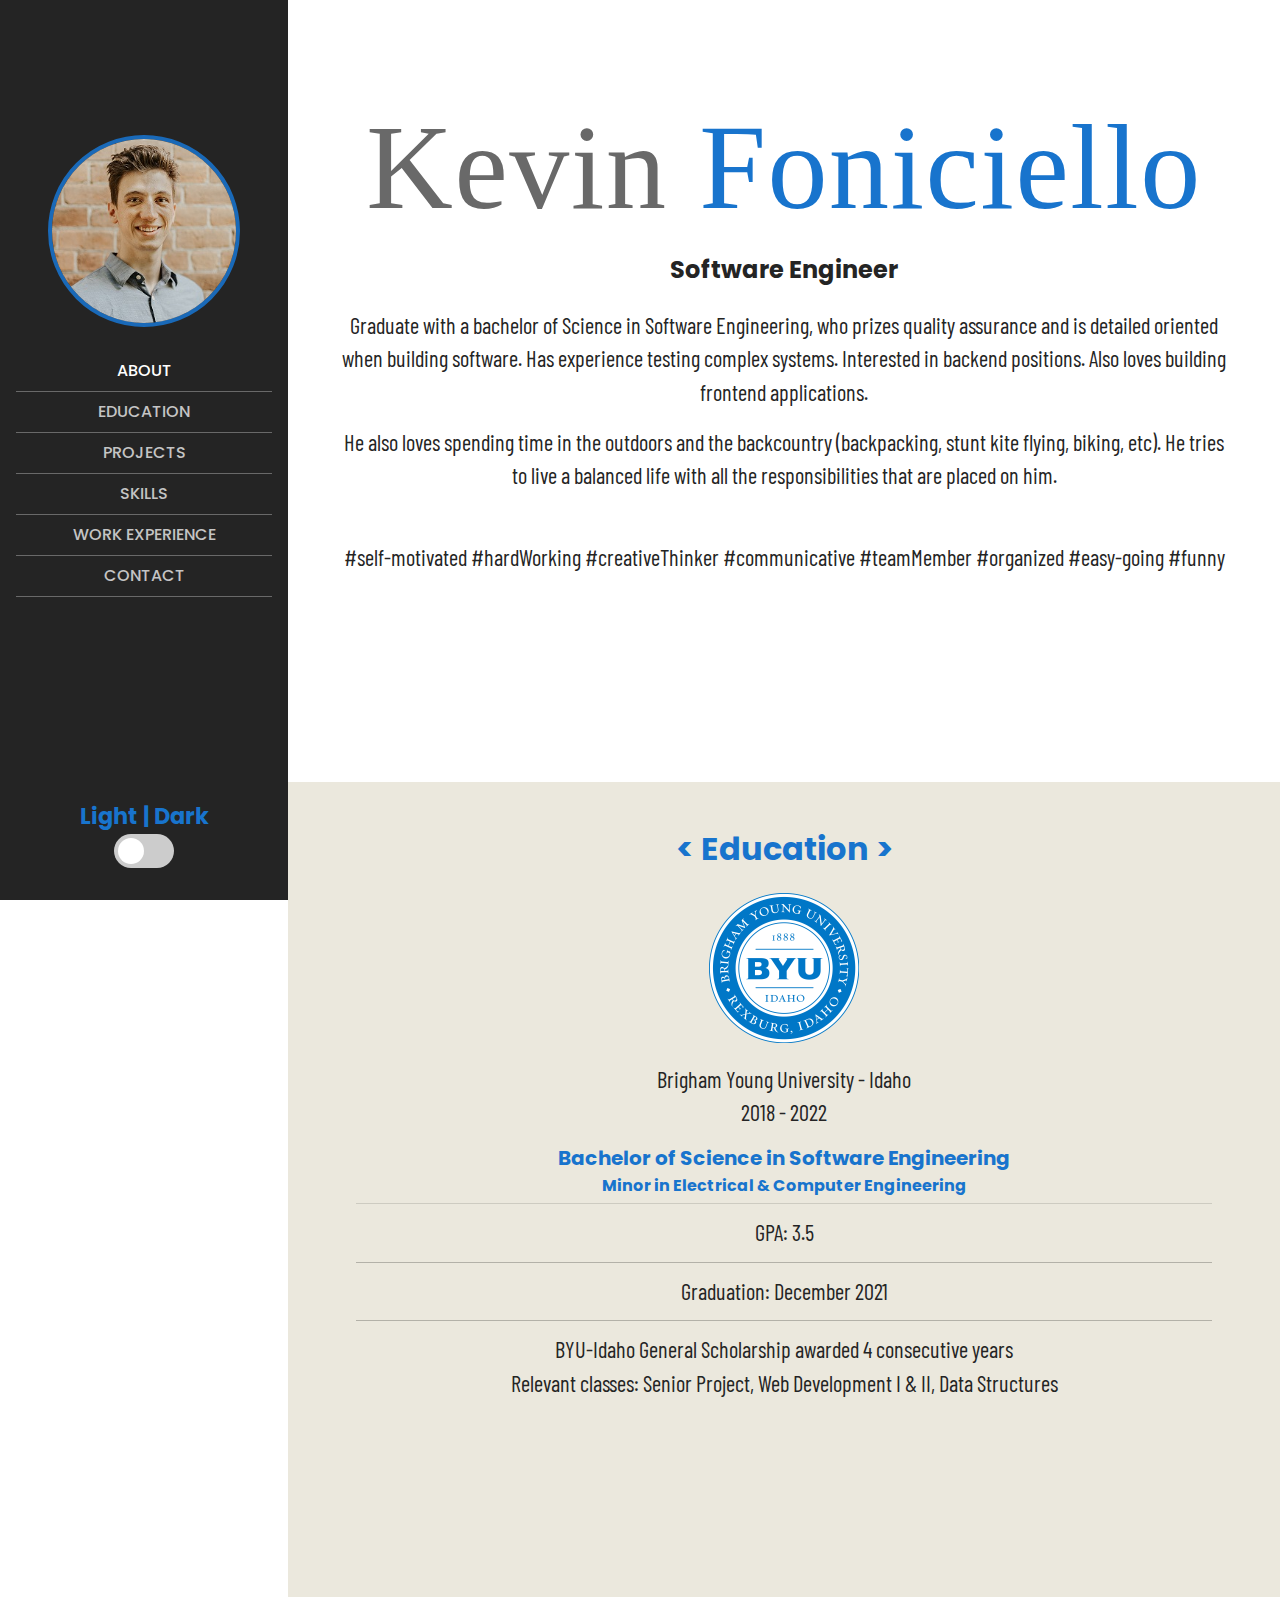
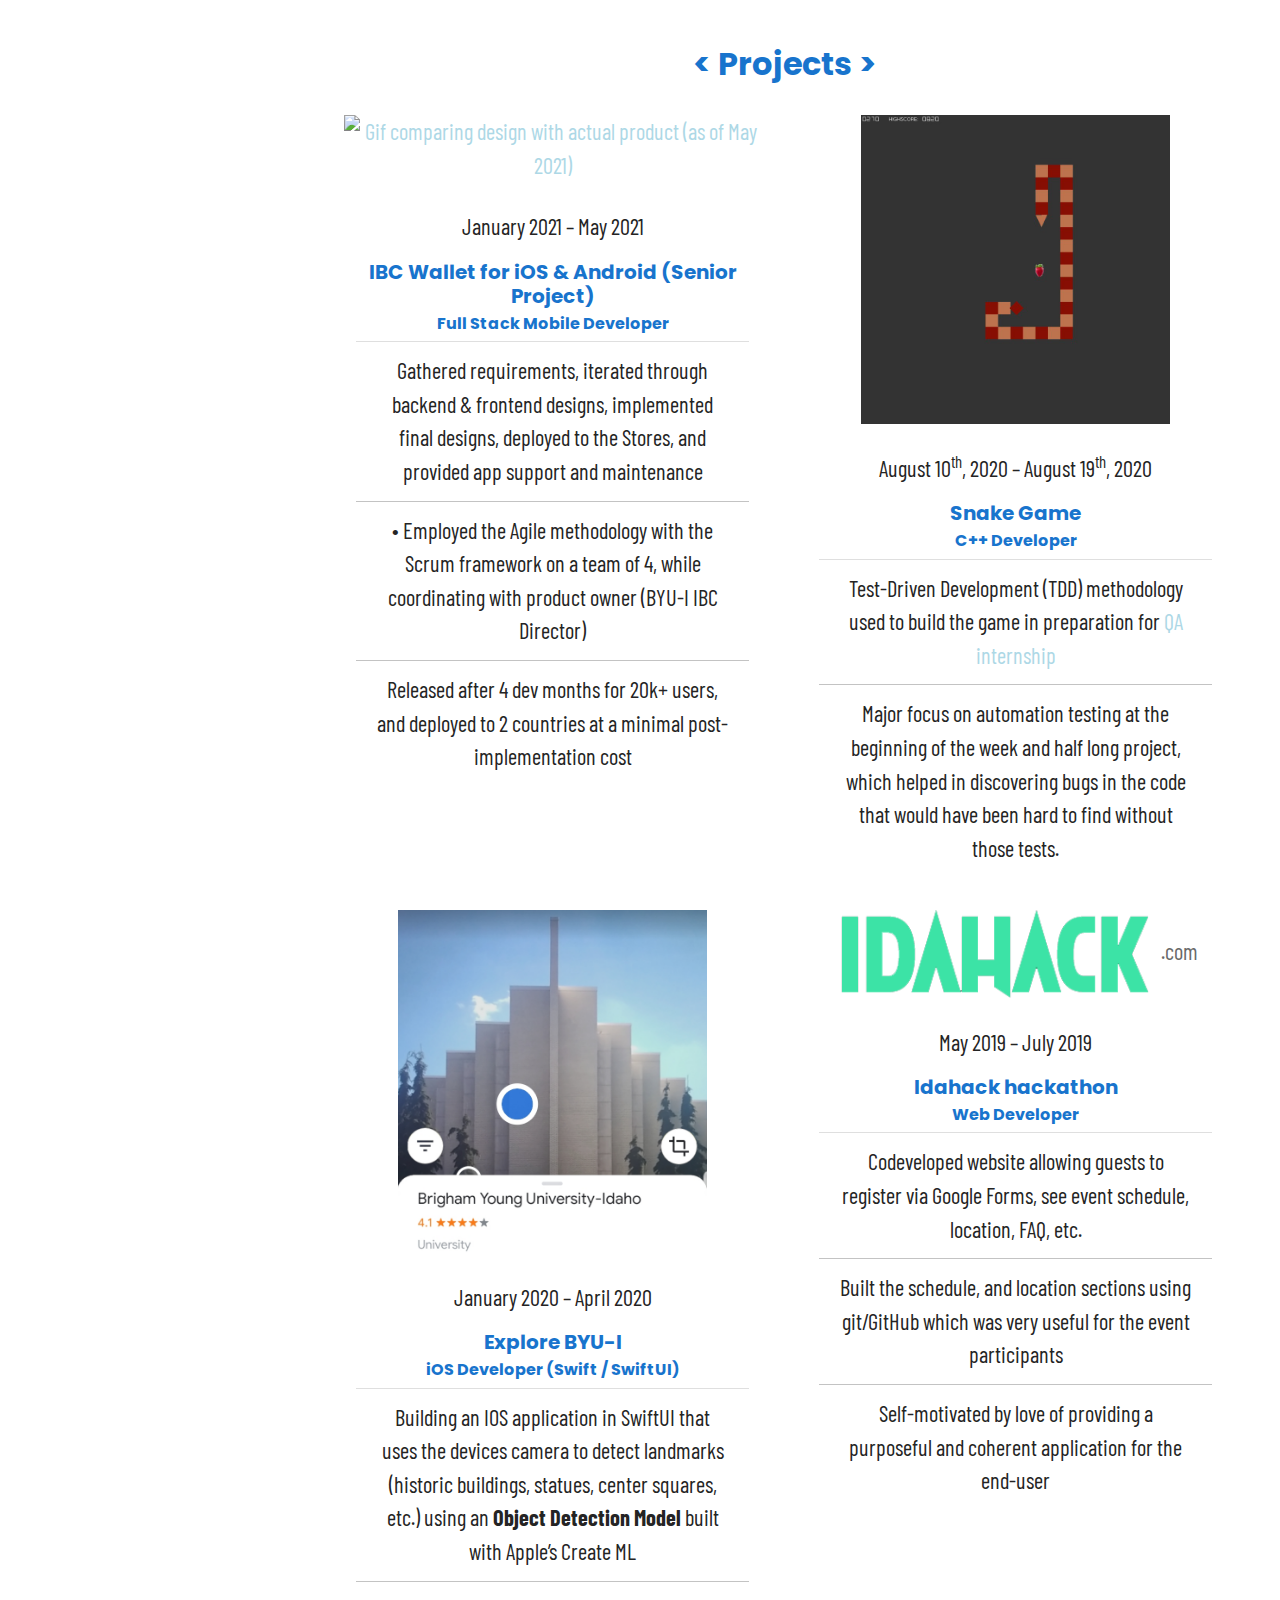
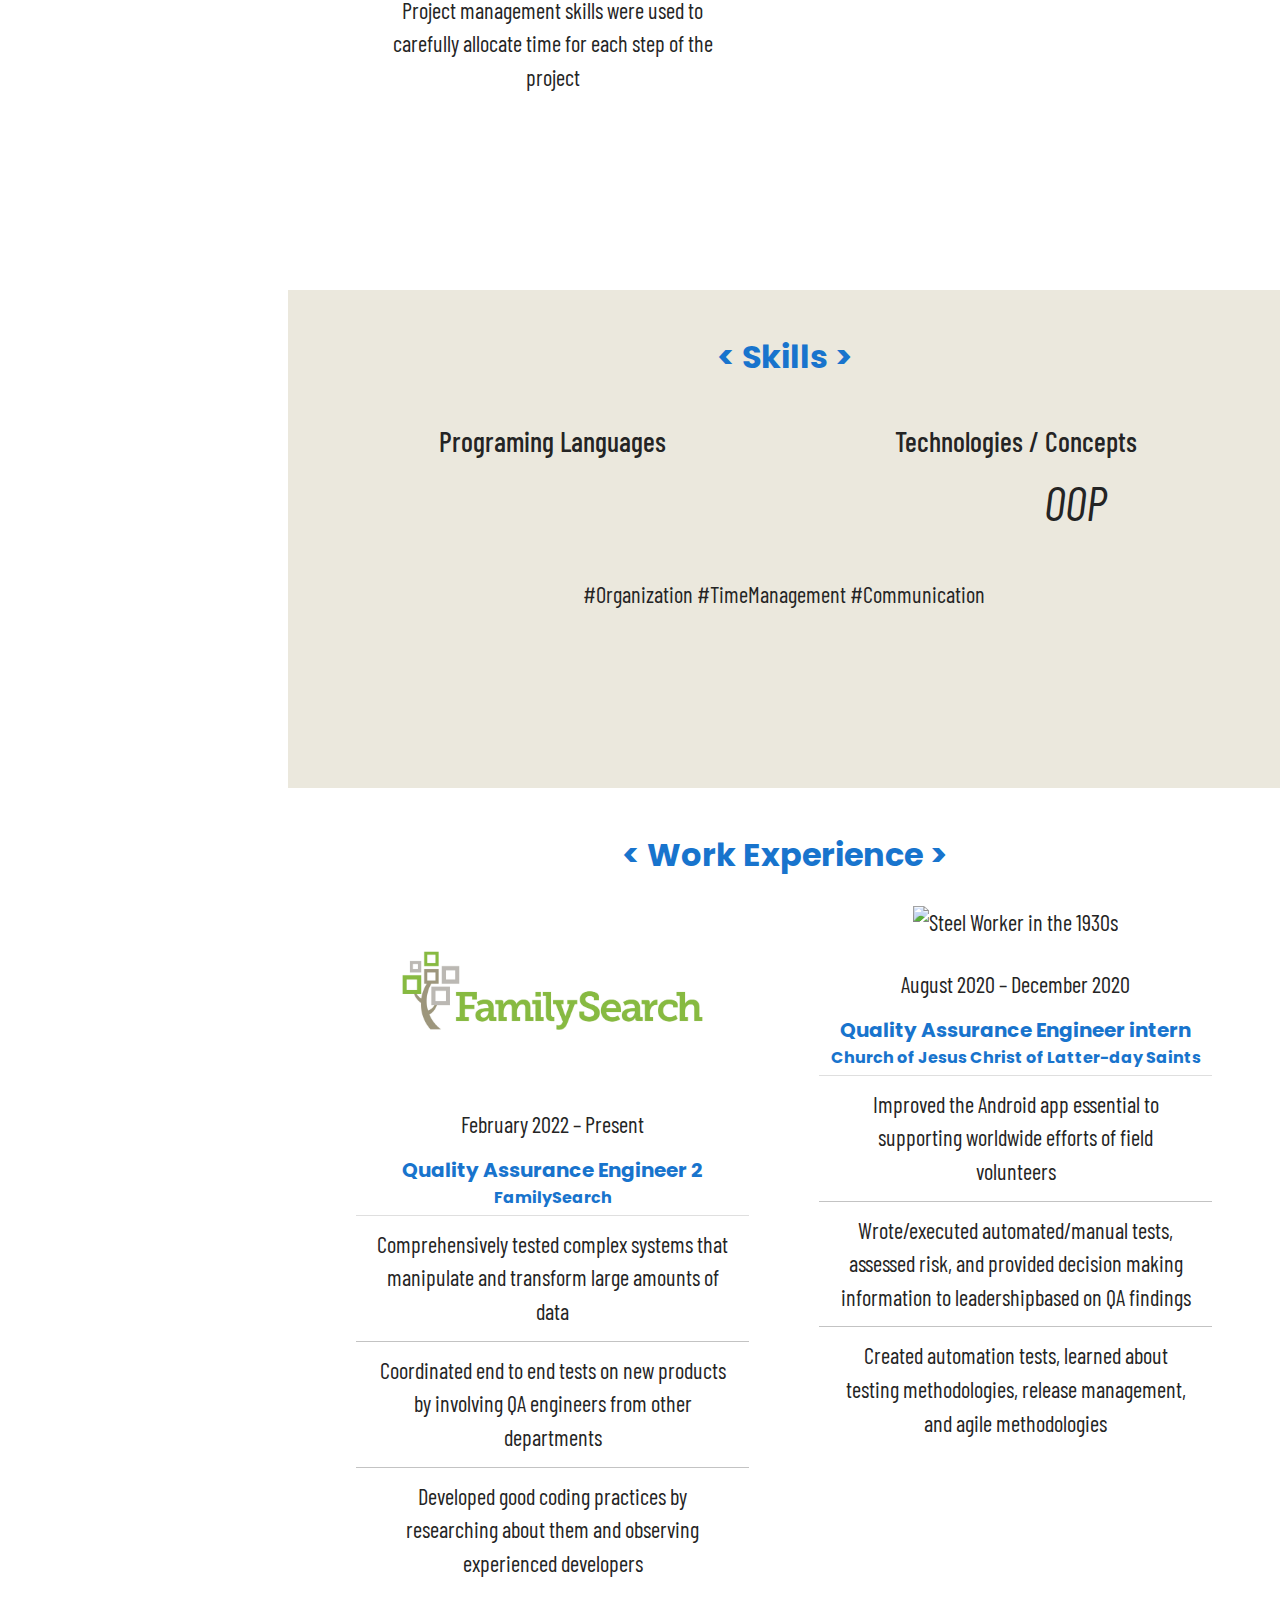
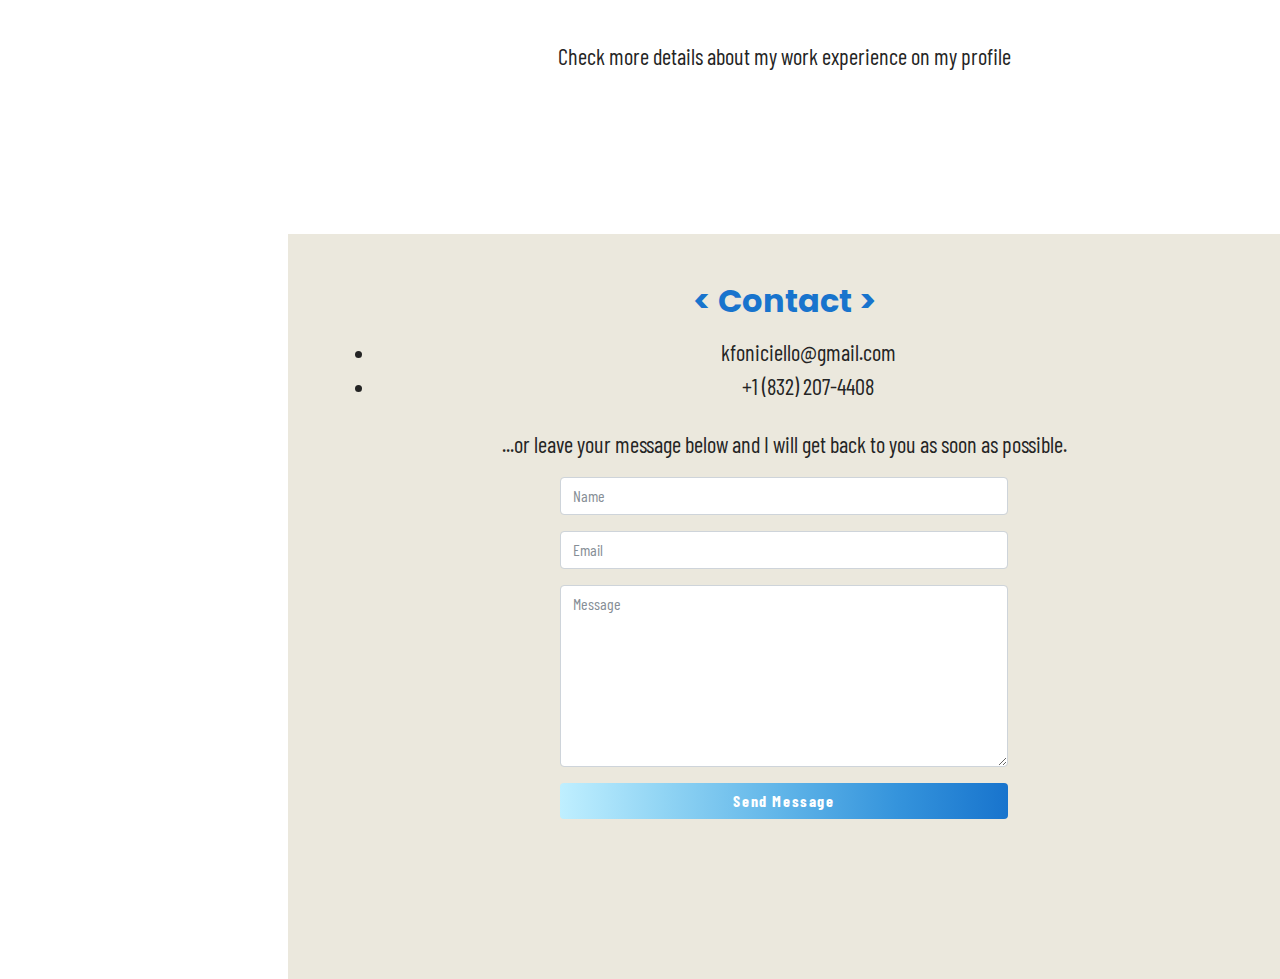
==== commit 13655d60: "Updated about section" ====
--- a/index.html
+++ b/index.html
@@ -6,7 +6,7 @@
       name="viewport"
       content="width=device-width, initial-scale=1, shrink-to-fit=no"
     />
-    <meta name="description" content="Software Engineer interested in an internship in Software Development. He loves developing applications and building websites that are practical and useful to the end-user. He is a charismatic, hard worder, self-motivated, and creative type of person. In all, he is a team member." />
+    <meta name="description" content="Software Engineer interested in Software Development/Software Engineering position. He loves developing applications and building websites that are practical and useful to the end-user. He is a charismatic, hard worder, self-motivated, and creative type of person. In all, he is a team member." />
     <meta name="author" content="Kevin Foniciello" />
 
     <title>Kevin Foniciello - Portfolio</title>
@@ -172,7 +172,7 @@
           <h4 class="mb-4">Software Engineer</h4>
 
           <p class="mb-3">
-            Kevin is interested in an internship in software development. He loves developing applications and building websites that are practical and useful to the end-user. Without a bit of self-control, he probably would spend hours on end trying to figure out problems and learn new techniques/tools to better attaining his goals.
+            Graduate with a bachelor of Science in Software Engineering, who prizes quality assurance and is detailed oriented when building software. Has experience testing complex systems. Interested in backend positions. Also loves building frontend applications.
           </p>
           <p>
             He also loves spending time in the outdoors and the backcountry (backpacking, stunt kite flying, biking, etc). He tries to live a balanced life with all the responsibilities that are placed on him.
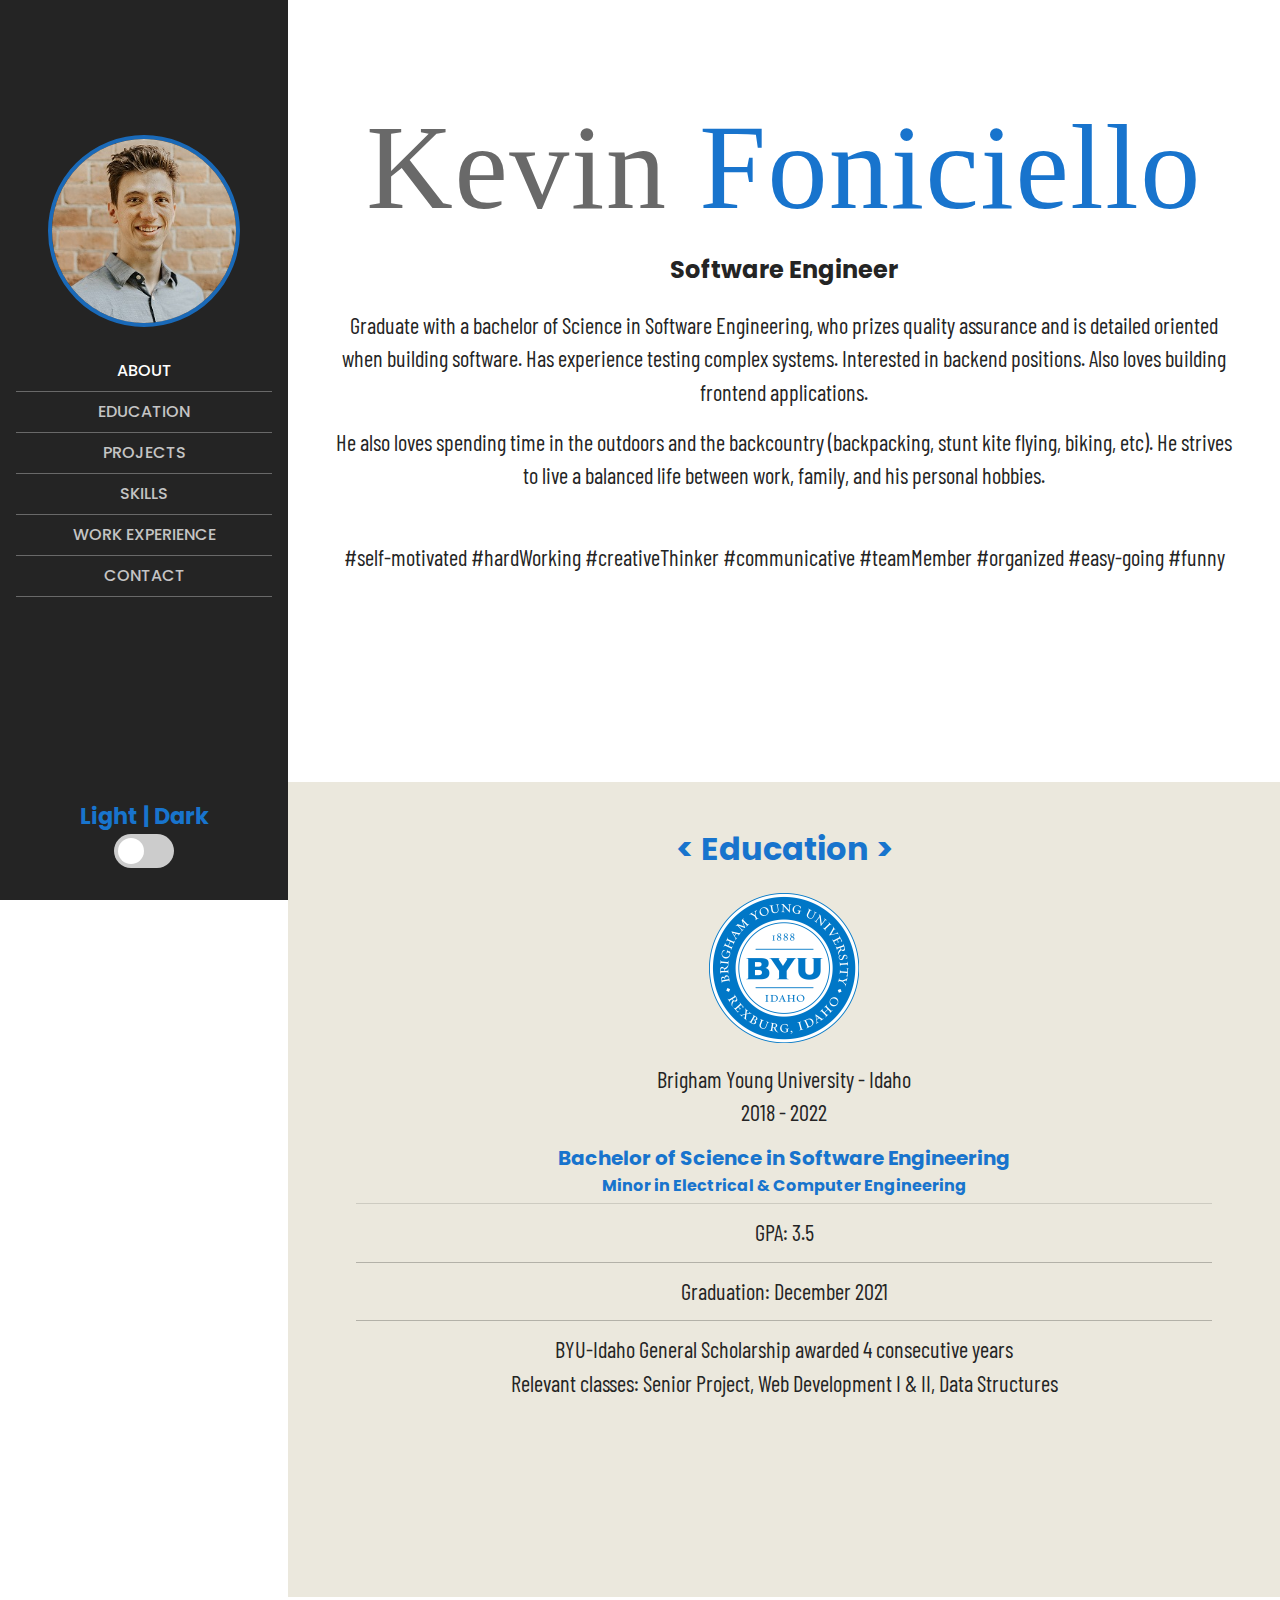
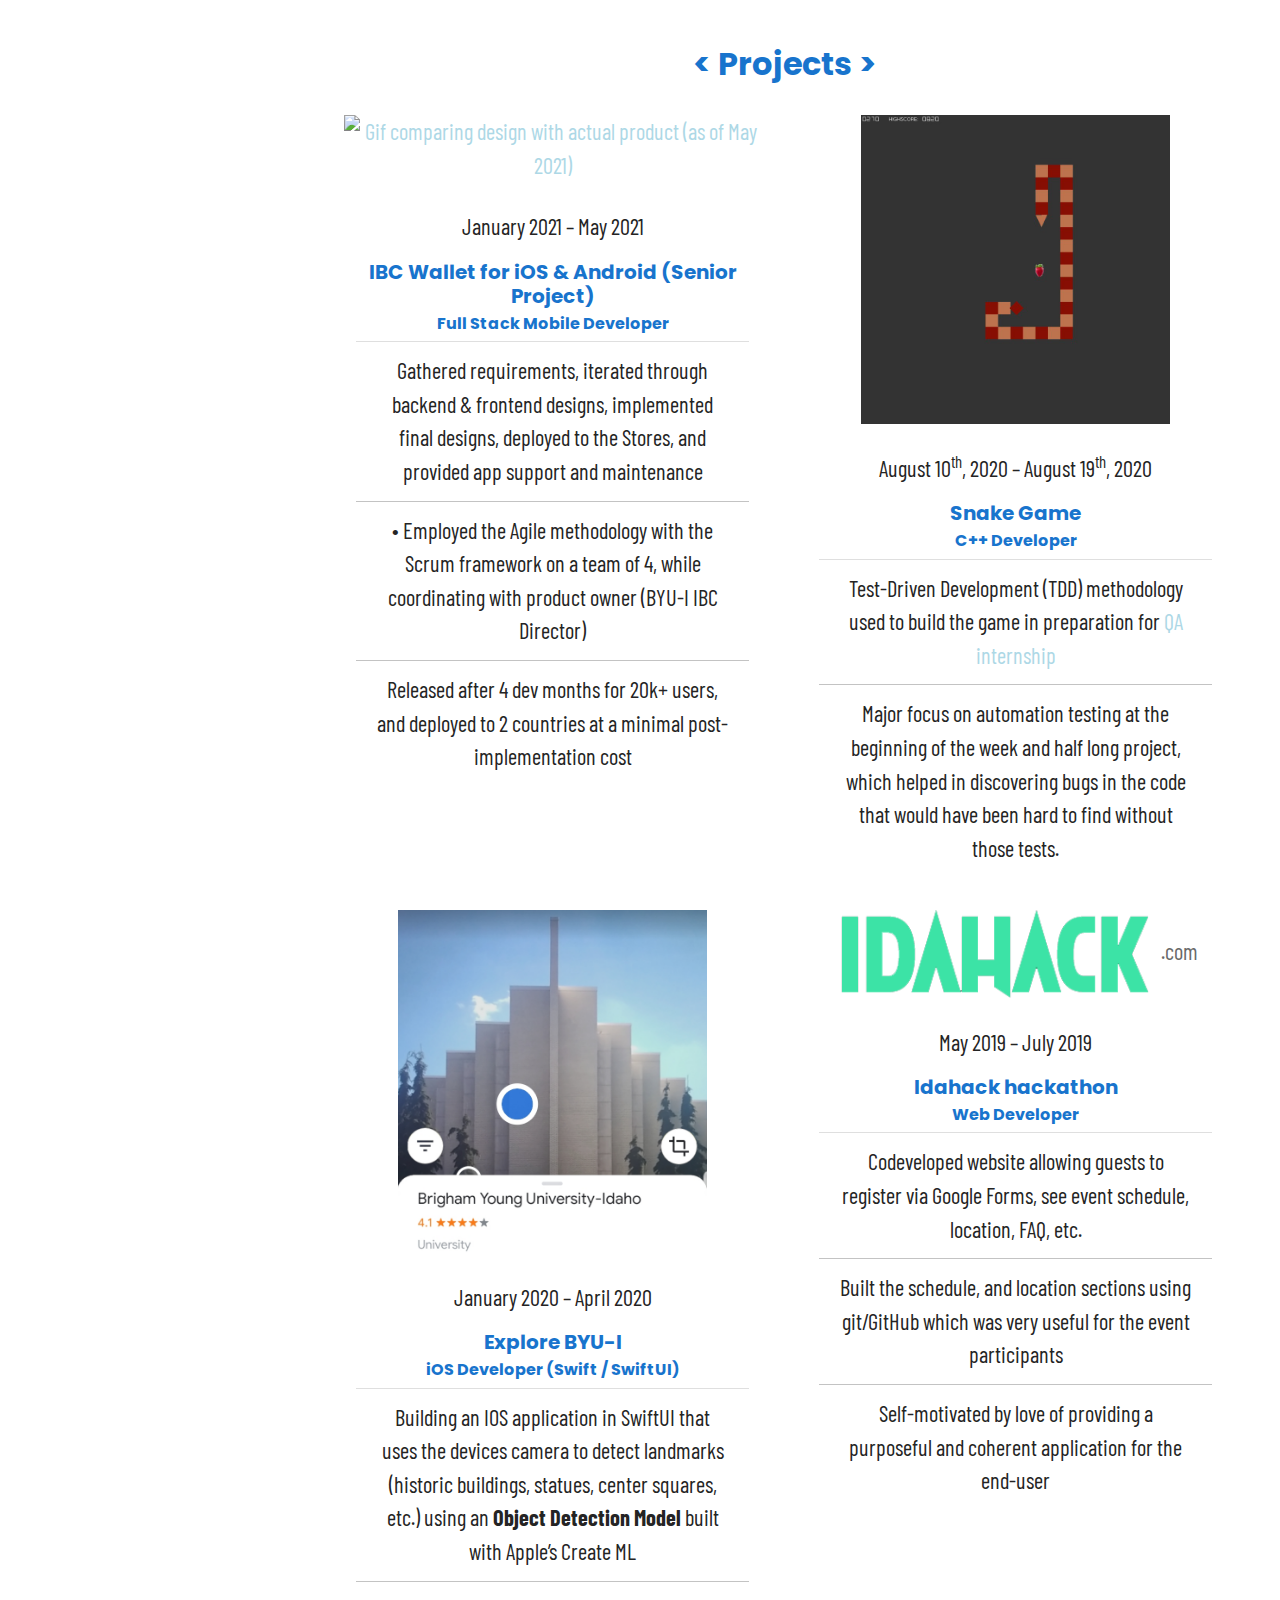
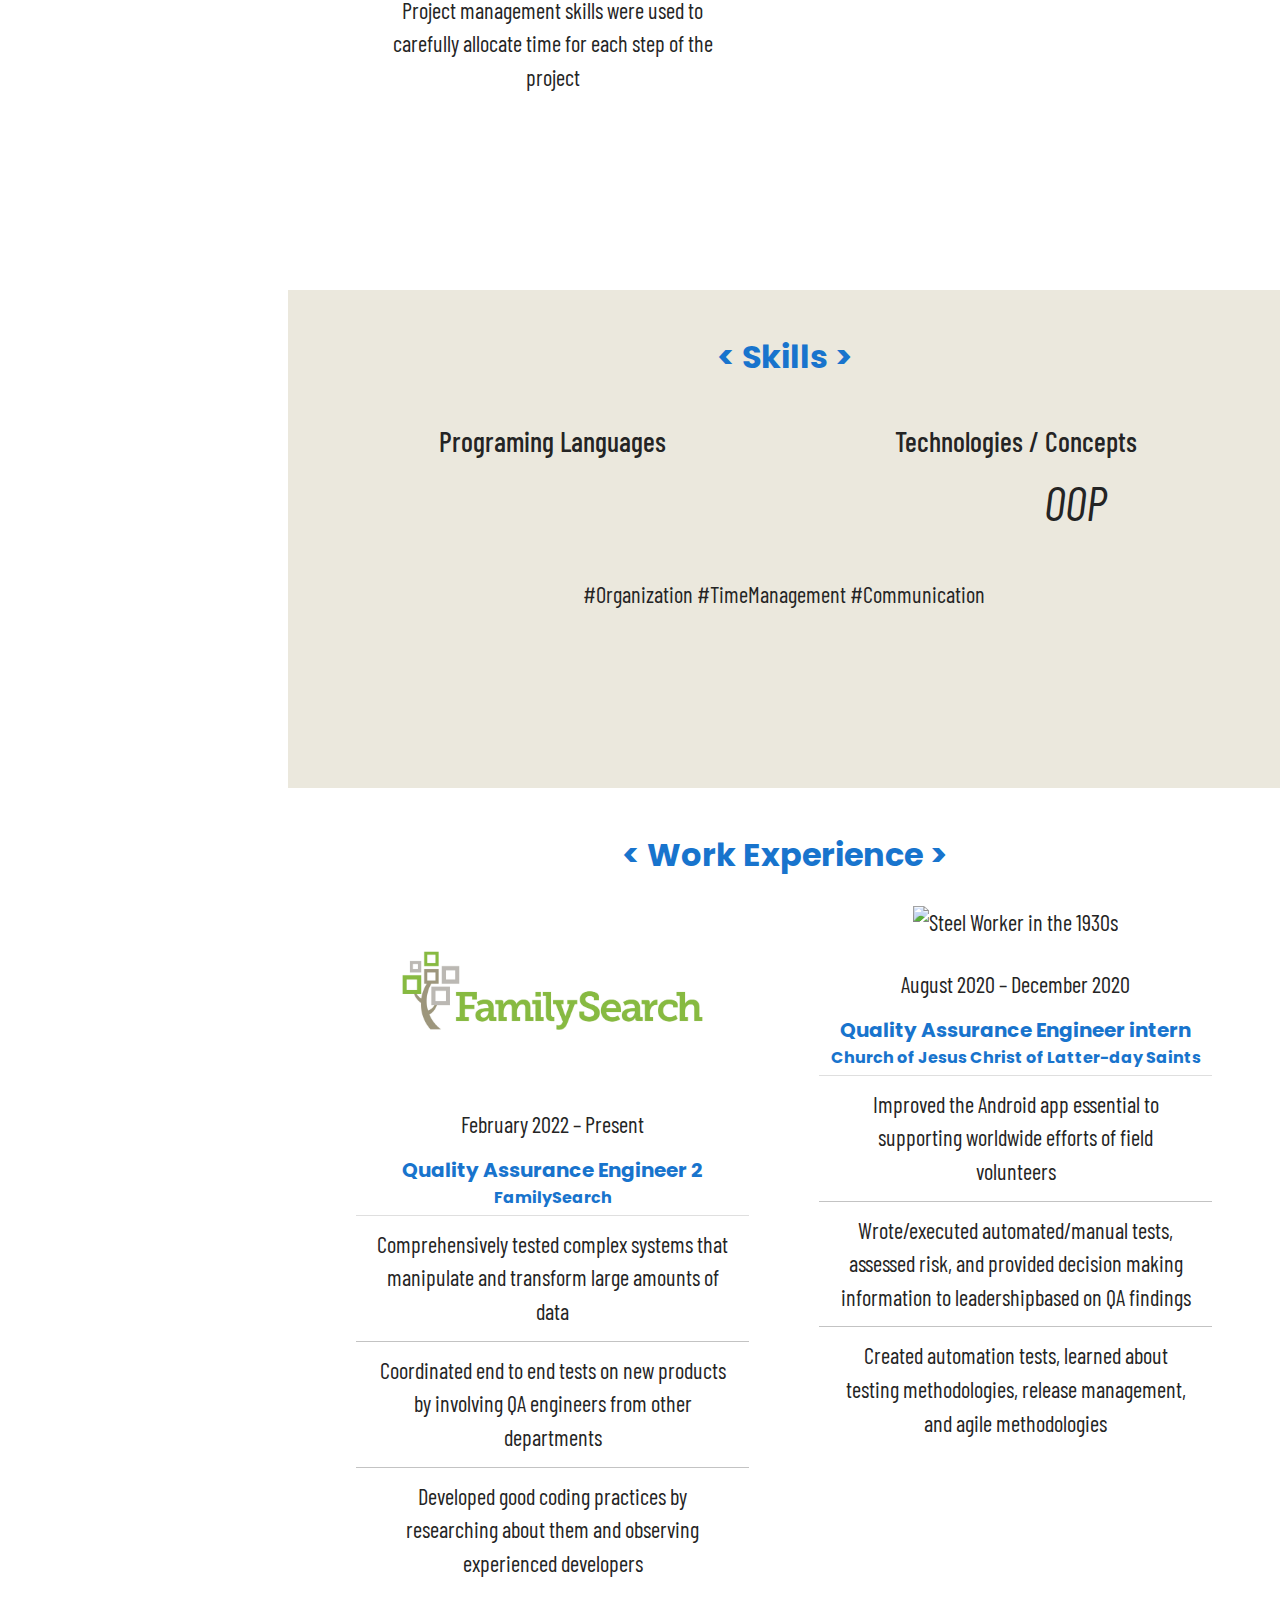
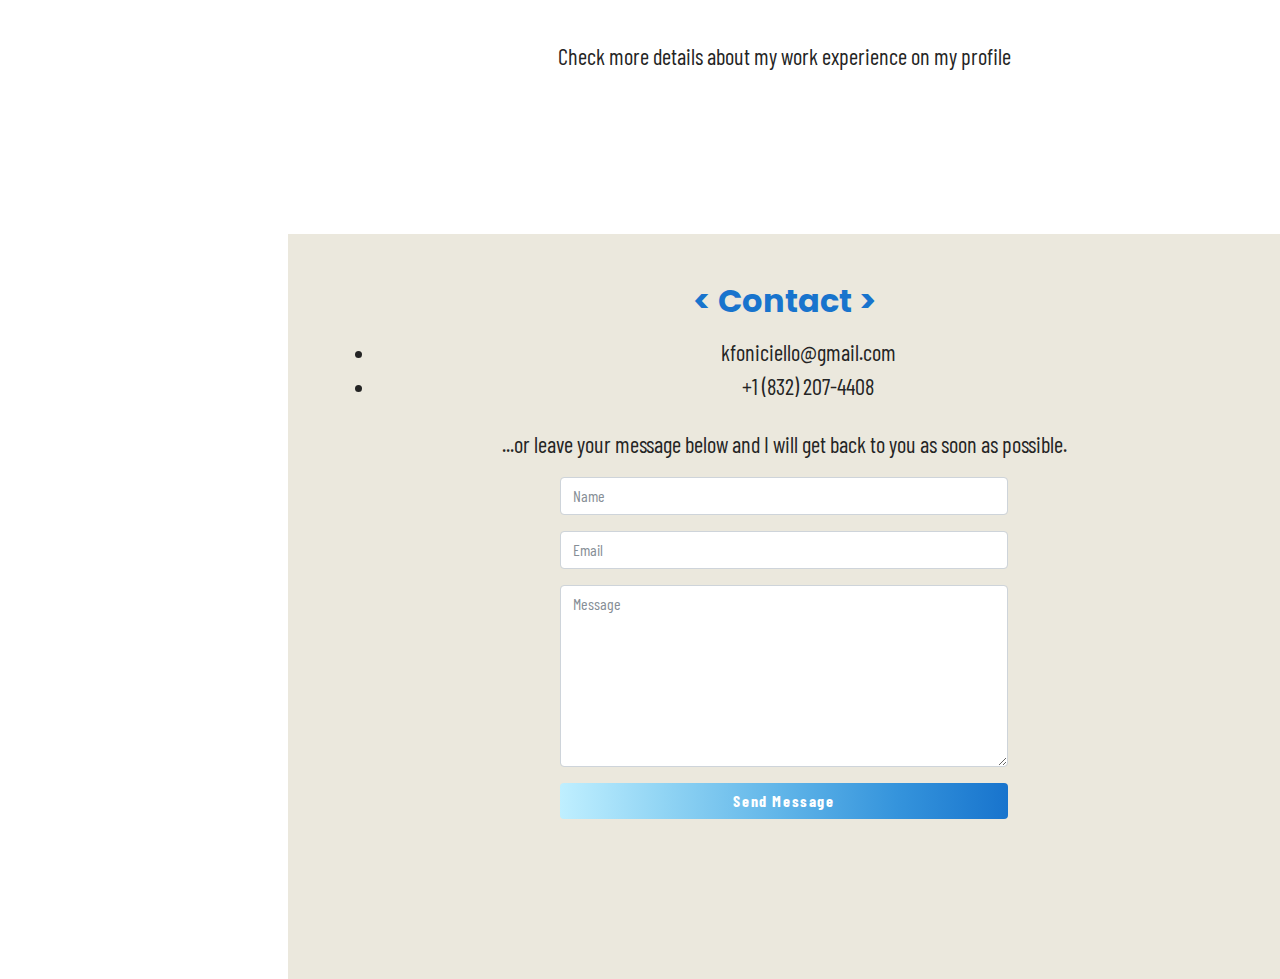
==== commit 8a2bd2f5: "Updated about section" ====
--- a/index.html
+++ b/index.html
@@ -175,7 +175,7 @@
             Graduate with a bachelor of Science in Software Engineering, who prizes quality assurance and is detailed oriented when building software. Has experience testing complex systems. Interested in backend positions. Also loves building frontend applications.
           </p>
           <p>
-            He also loves spending time in the outdoors and the backcountry (backpacking, stunt kite flying, biking, etc). He tries to live a balanced life with all the responsibilities that are placed on him.
+            He also loves spending time in the outdoors and the backcountry (backpacking, stunt kite flying, biking, etc). He strives to live a balanced life between work, family, and his personal hobbies.
           </p>
 
           <p class="mb-5 mt-5">
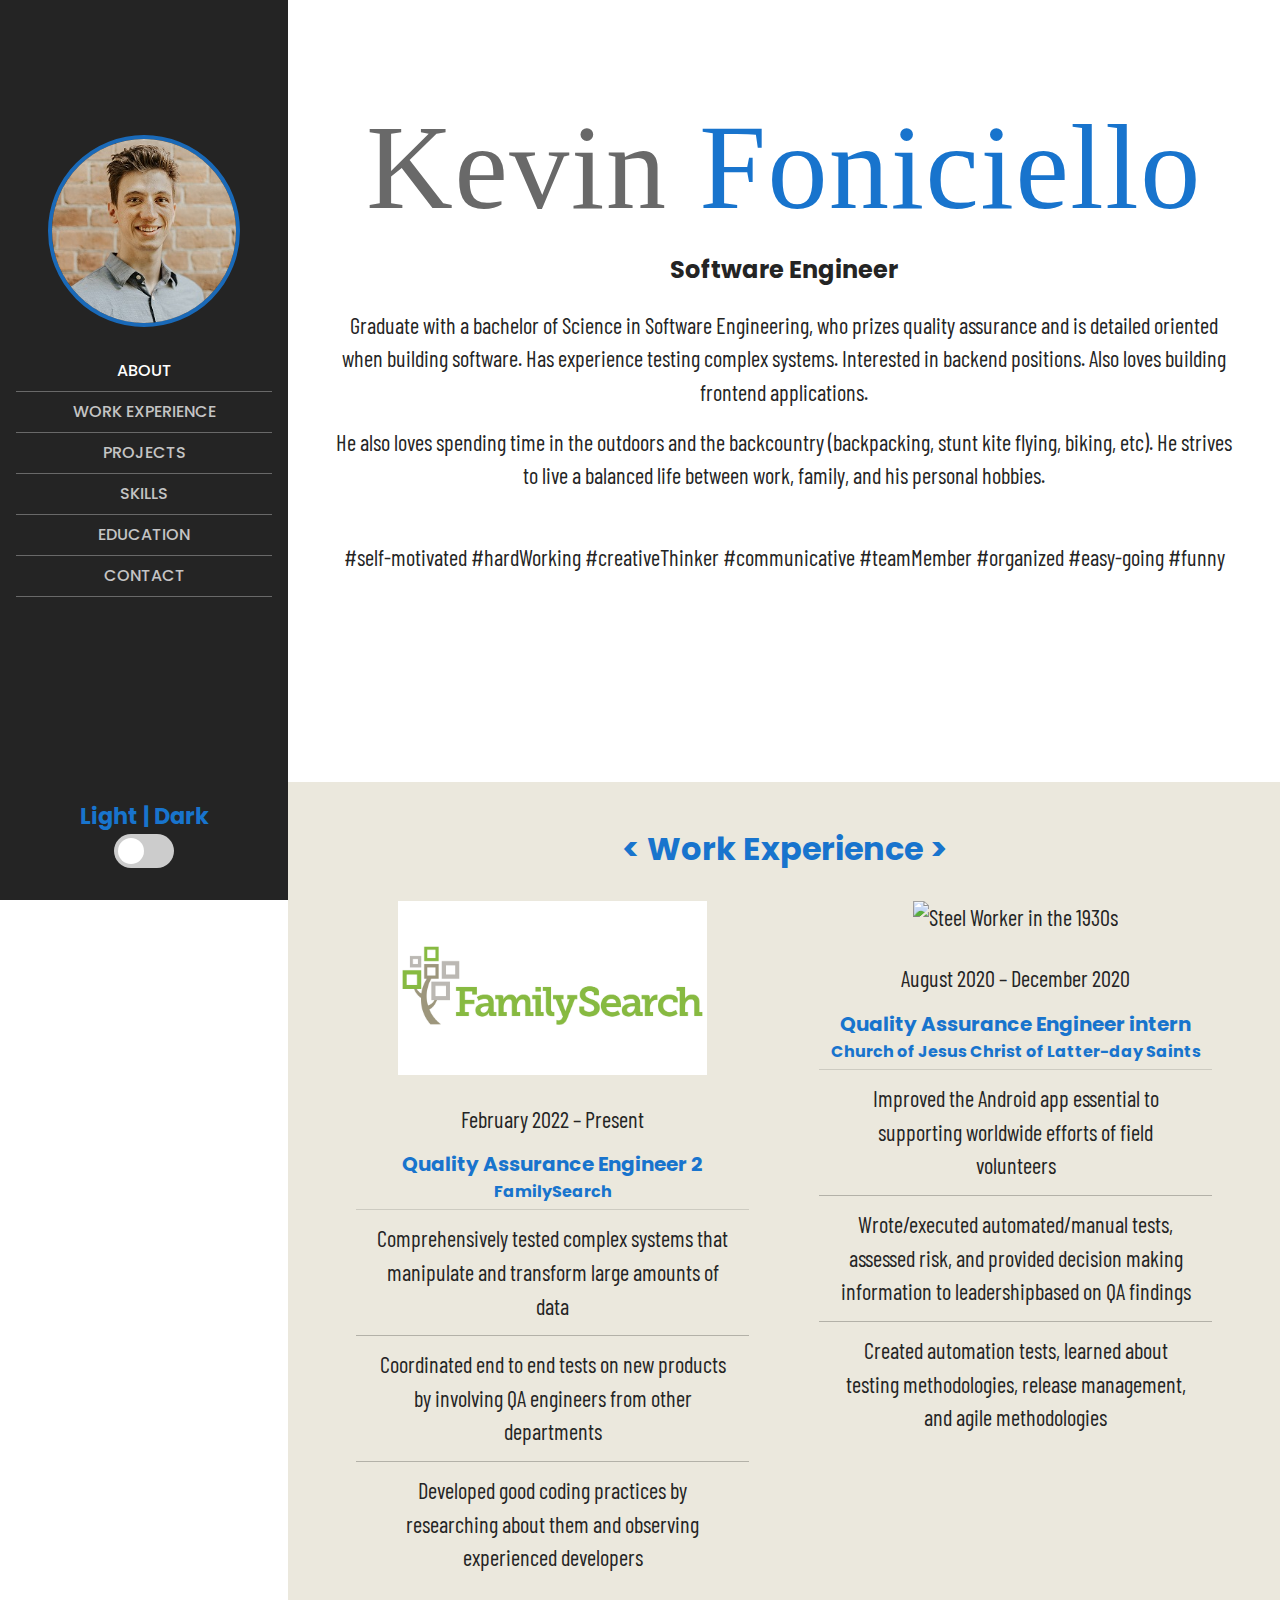
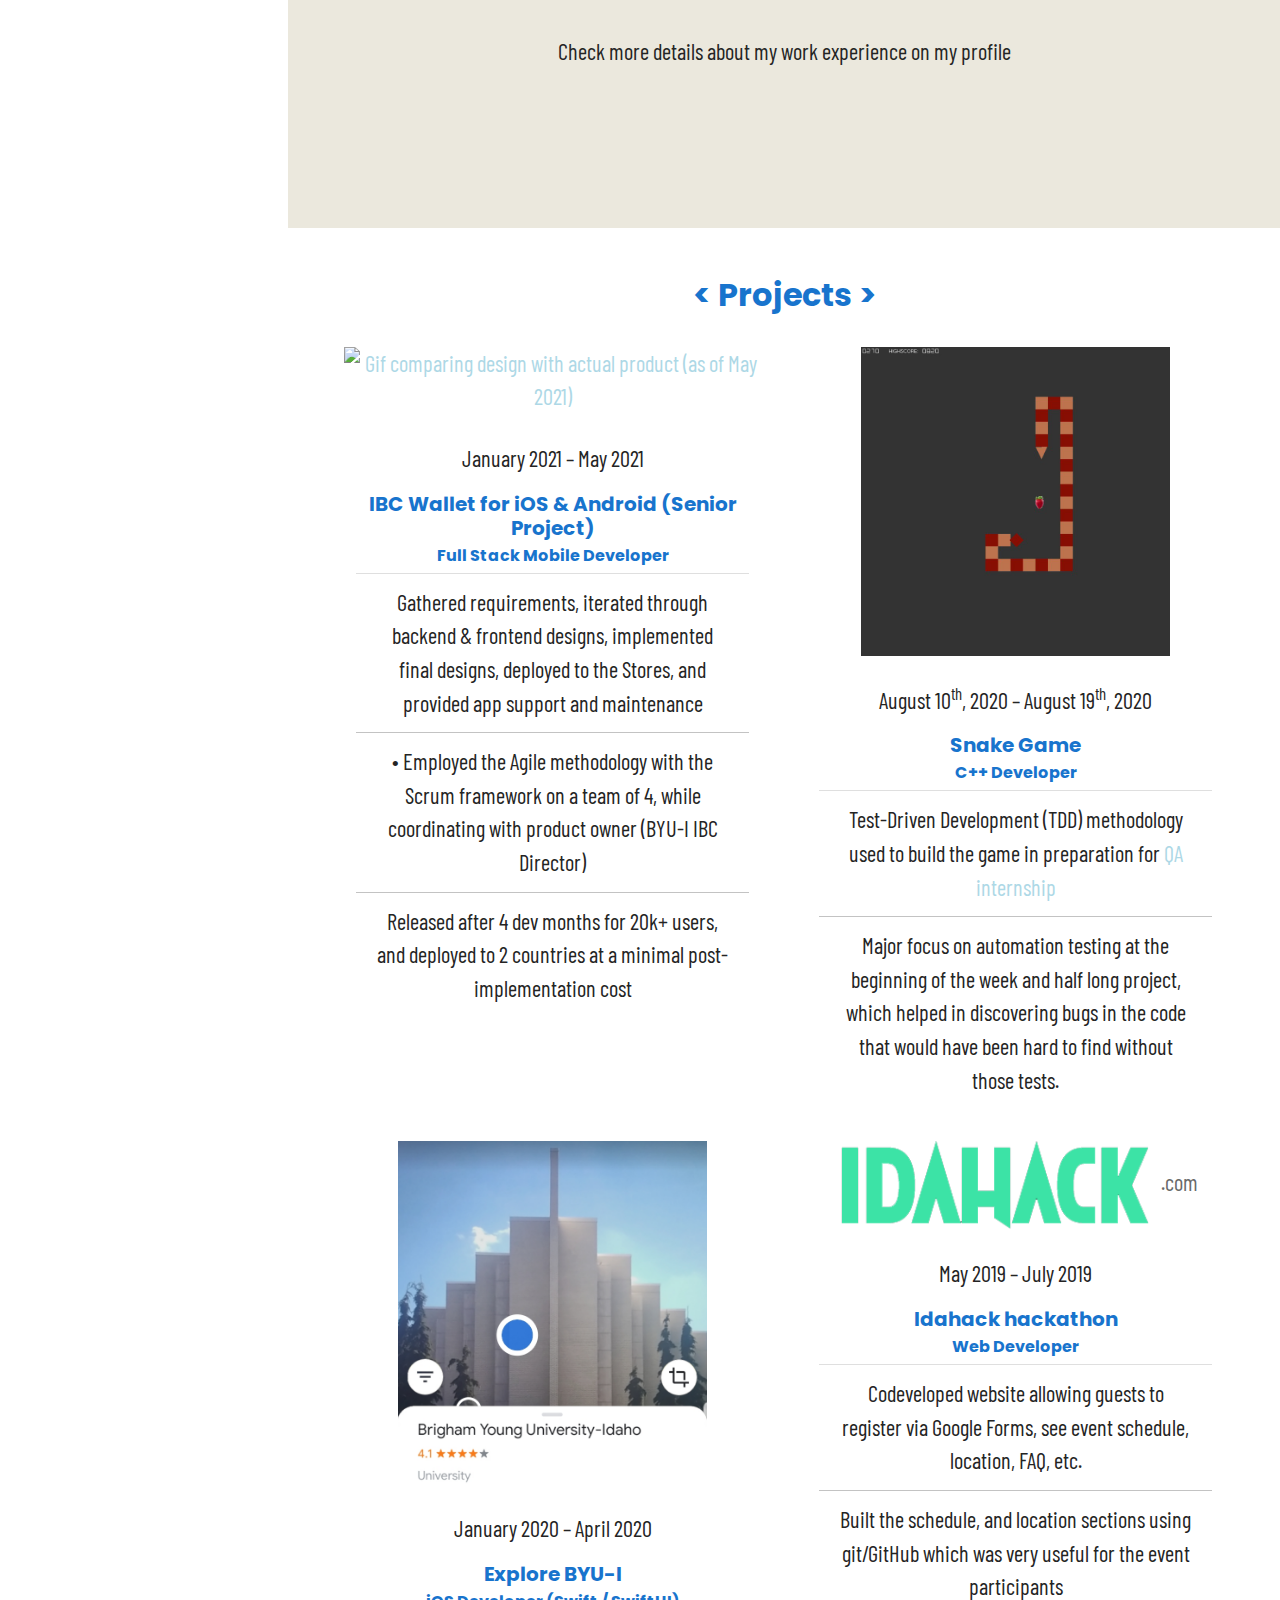
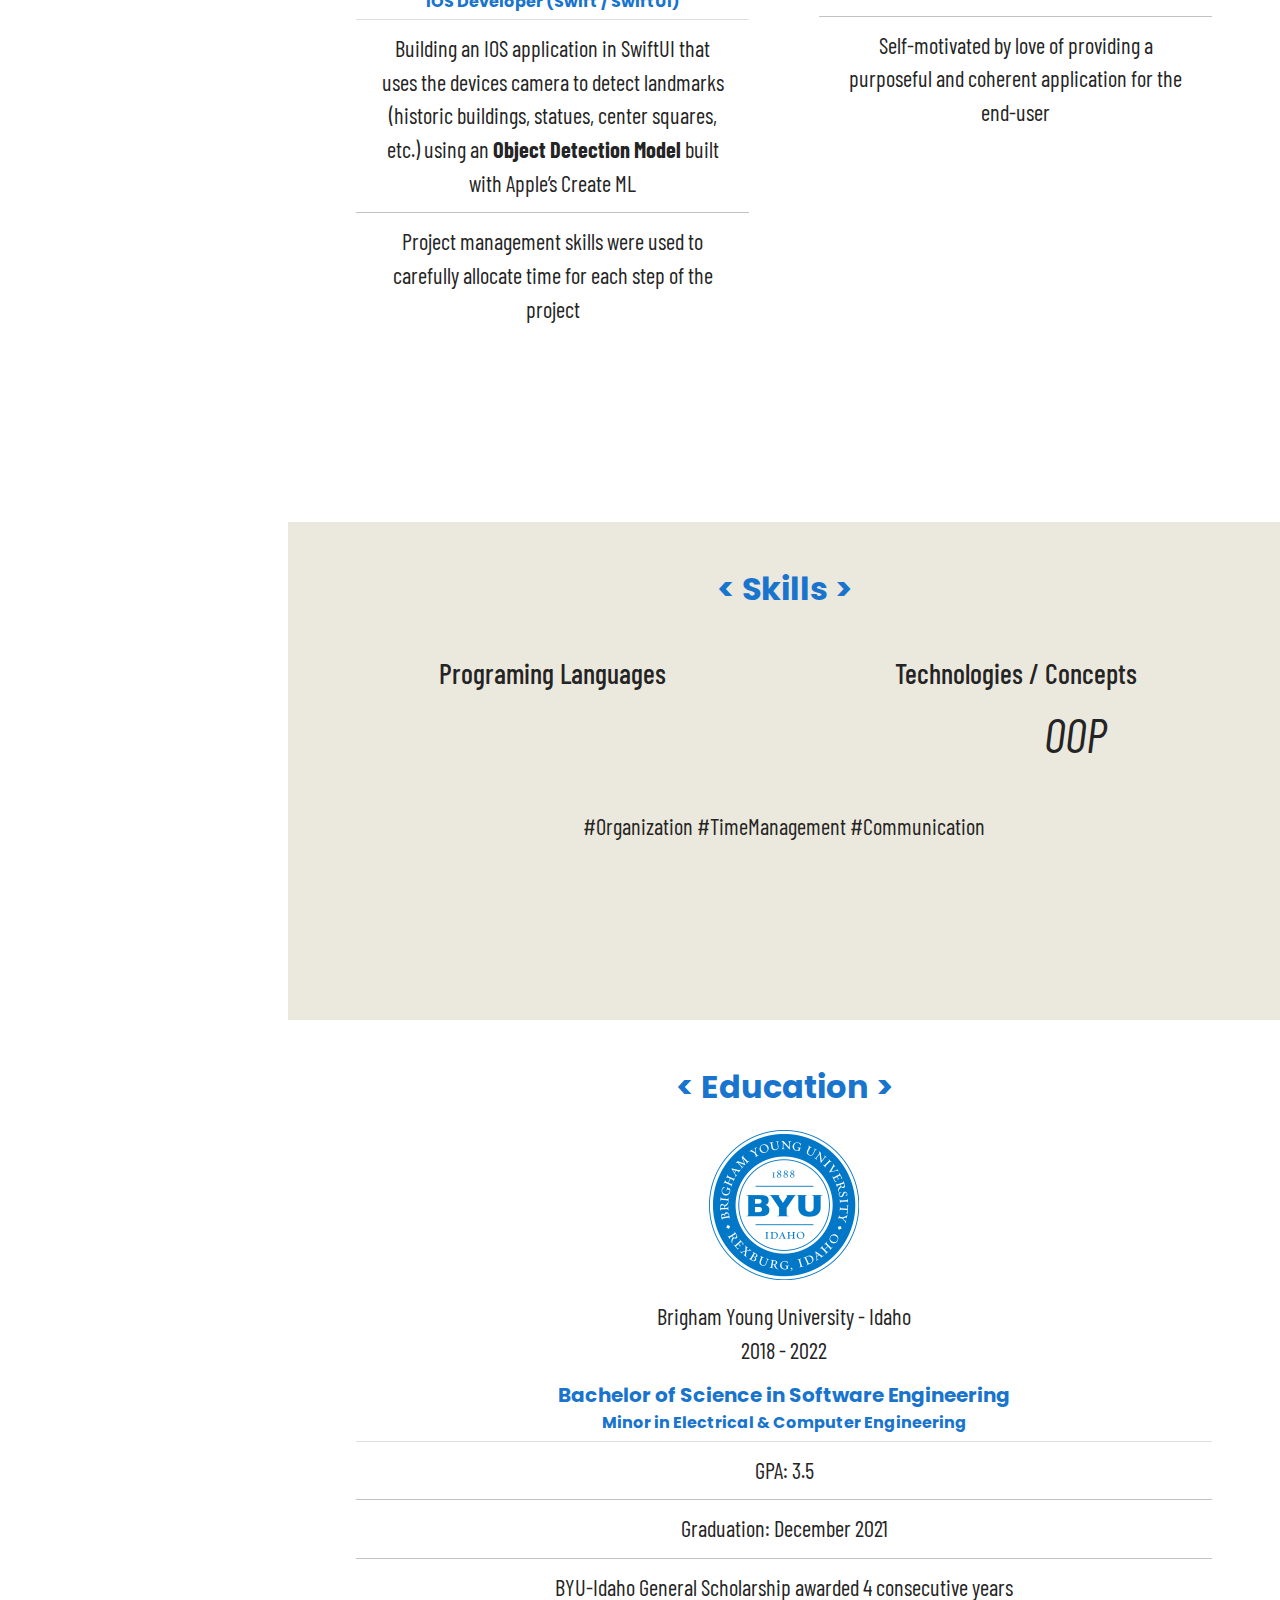
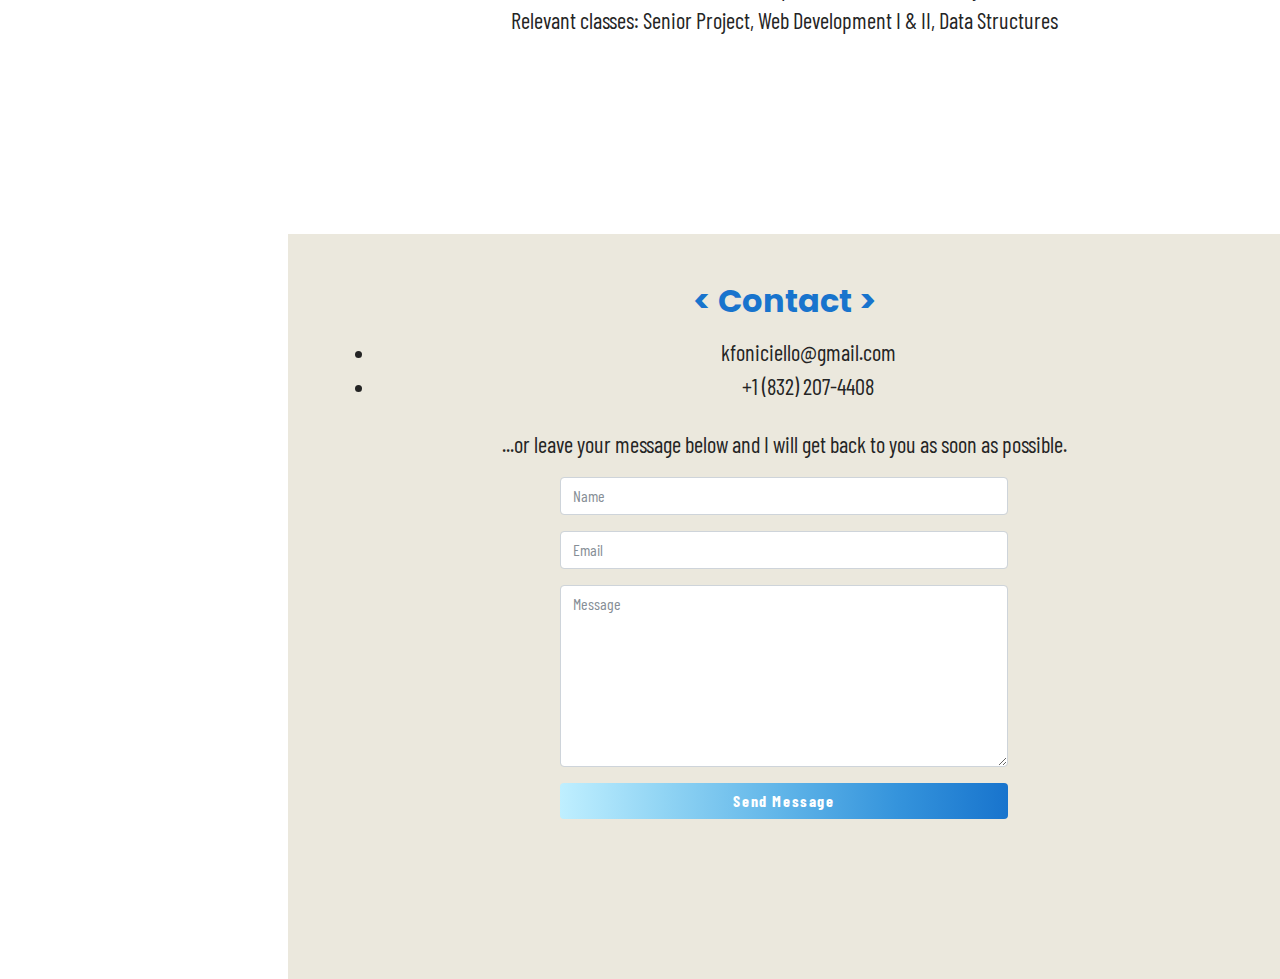
==== commit 143ef243: "fixed dark mode for highlighted sections" ====
--- a/index.html
+++ b/index.html
@@ -76,35 +76,33 @@
       >
         <ul class="navbar-nav d-block">
           <li class="nav-item">
-            <a class="nav-link js-scroll-trigger" href="#about">About</a>
+            <a class="nav-link js-scroll-trigger" href="#about">
+              About</a>
           </li>
           <li class="nav-item">
-            <a class="nav-link js-scroll-trigger" href="#education"
-              >Education</a
-            >
+            <a class="nav-link js-scroll-trigger" href="#experience">
+              Work Experience</a>
           </li>
           <li class="nav-item">
-              <a class="nav-link js-scroll-trigger" href="#projects"
-              >Projects</a
-              >
+            <a class="nav-link js-scroll-trigger" href="#projects">
+              Projects</a>
           </li>
           <li class="nav-item">
-            <a class="nav-link js-scroll-trigger" href="#skills">Skills</a>
+            <a class="nav-link js-scroll-trigger" href="#skills">
+              Skills</a>
           </li>
           <li class="nav-item">
-            <a class="nav-link js-scroll-trigger" href="#experience"
-              >Work Experience</a
-            >
+            <a class="nav-link js-scroll-trigger" href="#education">
+              Education</a>
+          </li>
+          <li class="nav-item">
+            <a class="nav-link js-scroll-trigger" href="#contact">
+              Contact</a>
           </li>
           <!-- <li class="nav-item">
-            <a class="nav-link js-scroll-trigger" href="#certificates"
-              >Certificates</a
-            >
+            <a class="nav-link js-scroll-trigger" href="#certificates">
+              Certificates</a>
           </li> -->
-
-          <li class="nav-item">
-            <a class="nav-link js-scroll-trigger" href="#contact">Contact</a>
-          </li>
         </ul>
 
         <div>
@@ -137,7 +135,7 @@
             
             <!-- Dark mode button -->
             <li class="list-inline-item">
-              <p id="mobile-dk-mode-toggle"> Light | Dark<br>
+              <p id="mobile-dk-mode-toggle">Light | Dark<br>
                 <label class="switch">
                   <input type="checkbox">
                   <span class="dk-mode-toggle slider round"></span>
@@ -186,79 +184,112 @@
       </section>
 
 <!-- ********************************
-*    EDUCATION section
+*    WORK EXPERIENCE section
 ***********************************-->
-      <section class="resume-section p-3 p-lg-5 bg-highlight" id="education">
-        <h2 class="mb-4">&lt; Education &gt;</h2>
-
-        <!-- <div class="row"> -->
-        <div>
-          <!-- <div class="col-12 col-md-6 col-lg-4"> -->
-          <div>
-            <div class="card mb-4 bg-inherit">
-              <div class="edu-icons">
-                <img
-                  src="media/byui-logo.png"
-                  alt="BYU-I logo"
-                  width="150px"
-                  height="auto">
-                <!-- <i class="fas fa-university fa-5x"></i> -->
-              </div>
-
-              <div class="card-body pb-0">
-                <p>Brigham Young University - Idaho<br>
-                   2018 - 2022</p>
-                <h5 class="card-title">Bachelor of Science in Software Engineering</h5>
-                <h6 class="card-subtitle mb-2">Minor in Electrical & Computer Engineering</h6>
-                <ul class="list-group list-group-flush">
-                  <li class="list-group-item bg-inherit">
-                    GPA: 3.5</li>
-                  <li class="list-group-item bg-inherit">
-                    Graduation: December 2021</li>
-                  <li class="list-group-item bg-inherit">
-                    BYU-Idaho General Scholarship awarded 4 consecutive years
-                    <br>
-                    Relevant classes: Senior Project, Web Development I & II, Data Structures</li>
-                </ul>
+      <section class="resume-section p-3 p-lg-5 bg-highlight" id="experience">
+        <h2 class="mb-4">&lt; Work Experience &gt;</h2>
+
+        <div class="my-auto">
+          <div class="row">
+            <div class="col-12 col-md-6 col-lg-6 bg-inherit">
+              <div class="card mb-5 bg-inherit">
+                <div class="text-center">
+                  <img
+                    class="card-img-top w-75 p-2"
+                    src="media/familySearch-logo.jpg"
+                    alt="Steel Worker in the 1930s"
+                  />
+                </div>
+
+                <div class="card-body pb-0 bg-inherit">
+                  <p>February 2022 – Present</p>
+                  <h5 class="card-title">Quality Assurance Engineer 2</h5>
+                  <h6 class="card-subtitle mb-2">FamilySearch</h6>
+
+                  <ul class="list-group list-group-flush bg-inherit">
+                    <li class="list-group-item bg-inherit">
+                      Comprehensively tested complex systems that manipulate and transform large amounts of data
+                    </li>
+                    <li class="list-group-item bg-inherit">
+                      Coordinated end to end tests on new products by involving QA engineers from other departments
+                    </li>
+                    <li class="list-group-item bg-inherit">
+                      Developed good coding practices by researching about them and observing experienced developers
+                    </li>
+                  </ul>
+                </div>
+              </div>
+            </div>
+            <div class="hidden col-12 col-md-6 col-lg-6 bg-inherit">
+              <div class="card mb-5 bg-inherit">
+                <div class="text-center">
+                  <img
+                    class="card-img-top w-75 p-2"
+                    src="media/steelWorker.jpg"
+                    alt="Steel Worker in the 1930s"
+                  />
+                </div>
+
+                <div class="card-body pb-0 bg-inherit">
+                  <p>May 2019 – September 2019</p>
+                  <h5 class="card-title">Metal Building Erector</h5>
+                  <h6 class="card-subtitle mb-2">EMB Erectors, Inc</h6>
+
+                  <ul class="list-group list-group-flush bg-inherit">
+                    <li class="list-group-item bg-inherit">
+                      Erected prefabricated metal buildings and acquired the various trade's skills
+                    </li>
+                    <li class="list-group-item bg-inherit">
+                      Polished communication skills which was a crucial part of daily work to stay safe
+                    </li>
+                    <li class="list-group-item bg-inherit">
+                      Identified what needed to be done and took initiatives to perform those tasks
+                    </li>
+                  </ul>
+                </div>
+              </div>
+            </div>
+            <div class="col-12 col-md-6 col-lg-6 bg-inherit">
+              <div class="card mb-5 bg-inherit">
+                <div class="text-center">
+                  <img
+                    class="card-img-top w-75 p-2"
+                    src="media/what-is-SQA-transparent.png"
+                    alt="Steel Worker in the 1930s"
+                  />
+                </div>
+
+                <div class="card-body pb-0 bg-inherit">
+                  <p>August 2020 – December 2020</p>
+                  <h5 class="card-title">Quality Assurance Engineer intern</h5>
+                  <h6 class="card-subtitle mb-2">Church of Jesus Christ of Latter-day Saints</h6>
+
+                  <ul class="list-group list-group-flush bg-inherit">
+                    <li class="list-group-item bg-inherit">
+                      Improved the Android app essential to supporting worldwide efforts of field volunteers
+                    </li>
+                    <li class="list-group-item bg-inherit">
+                      Wrote/executed automated/manual tests, assessed risk, and provided decision making information to leadershipbased on QA findings
+                    </li>
+                    <li class="list-group-item bg-inherit">
+                      Created automation tests, learned about testing methodologies, release management, and agile methodologies
+                    </li>
+                  </ul>
+                </div>
               </div>
             </div>
           </div>
-          <!-- <div class="col-12 col-md-6 col-lg-4">
-            <div class="card mb-4">
-              <div class="edu-icons">
-                <i class="fas fa-graduation-cap fa-5x edu-icons"></i>
-              </div>
-              <div class="card-body pb-0">
-                <p>2017 - 2018</p>
-                <h5 class="card-title">Front-End Web Development</h5>
-                <ul class="list-group list-group-flush">
-                  <li class="list-group-item">HTML5 & CSS3</li>
-                  <li class="list-group-item">JavaScript</li>
-                  <li class="list-group-item">jQuery</li>
-                  <li class="list-group-item">CSS Animation</li>
-                  <li class="list-group-item">Bootstrap 4</li>
-                </ul>
-              </div>
-            </div>
-          </div>
-          <div class="col-12 col-md-6 col-lg-4">
-            <div class="card mb-4">
-              <div class="edu-icons">
-                <i class="fas fa-university fa-5x"></i>
-              </div>
-              <div class="card-body pb-0">
-                <p>2017 - 2018</p>
-                <h5 class="card-title">Web Development</h5>
-
-                <ul class="list-group list-group-flush">
-                  <li class="list-group-item">HTML5 & CSS3</li>
-                  <li class="list-group-item">JavaScript</li>
-                  <li class="list-group-item">jQuery</li>
-                  <li class="list-group-item">Teamwork</li>
-                </ul>
-              </div>
-            </div>
-          </div> -->
+        </div>
+
+        <div class="text-center linkedin-link">
+          Check more details about my work experience on my
+          <a
+            href="https://www.linkedin.com/in/kevin-foniciello/"
+            target="_blank"
+            rel="noopener"
+            ><i class="fab fa-linkedin"></i
+          ></a>
+          profile
         </div>
       </section>
 
@@ -637,112 +668,79 @@
       </section>
 
 <!-- ********************************
-*    WORK EXPERIENCE section
+*    EDUCATION section
 ***********************************-->
-      <section class="resume-section p-3 p-lg-5" id="experience">
-        <h2 class="mb-4">&lt; Work Experience &gt;</h2>
-
-        <div class="my-auto">
-          <div class="row">
-            <div class="col-12 col-md-6 col-lg-6 bg-inherit">
-              <div class="card mb-5 bg-inherit">
-                <div class="text-center">
-                  <img
-                    class="card-img-top w-75 p-2"
-                    src="media/familySearch-logo.jpg"
-                    alt="Steel Worker in the 1930s"
-                  />
-                </div>
-
-                <div class="card-body pb-0 bg-inherit">
-                  <p>February 2022 – Present</p>
-                  <h5 class="card-title">Quality Assurance Engineer 2</h5>
-                  <h6 class="card-subtitle mb-2">FamilySearch</h6>
-
-                  <ul class="list-group list-group-flush bg-inherit">
-                    <li class="list-group-item bg-inherit">
-                      Comprehensively tested complex systems that manipulate and transform large amounts of data
-                    </li>
-                    <li class="list-group-item bg-inherit">
-                      Coordinated end to end tests on new products by involving QA engineers from other departments
-                    </li>
-                    <li class="list-group-item bg-inherit">
-                      Developed good coding practices by researching about them and observing experienced developers
-                    </li>
-                  </ul>
-                </div>
-              </div>
-            </div>
-            <div class="hidden col-12 col-md-6 col-lg-6 bg-inherit">
-              <div class="card mb-5 bg-inherit">
-                <div class="text-center">
-                  <img
-                    class="card-img-top w-75 p-2"
-                    src="media/steelWorker.jpg"
-                    alt="Steel Worker in the 1930s"
-                  />
-                </div>
-
-                <div class="card-body pb-0 bg-inherit">
-                  <p>May 2019 – September 2019</p>
-                  <h5 class="card-title">Metal Building Erector</h5>
-                  <h6 class="card-subtitle mb-2">EMB Erectors, Inc</h6>
-
-                  <ul class="list-group list-group-flush bg-inherit">
-                    <li class="list-group-item bg-inherit">
-                      Erected prefabricated metal buildings and acquired the various trade's skills
-                    </li>
-                    <li class="list-group-item bg-inherit">
-                      Polished communication skills which was a crucial part of daily work to stay safe
-                    </li>
-                    <li class="list-group-item bg-inherit">
-                      Identified what needed to be done and took initiatives to perform those tasks
-                    </li>
-                  </ul>
-                </div>
-              </div>
-            </div>
-            <div class="col-12 col-md-6 col-lg-6 bg-inherit">
-              <div class="card mb-5 bg-inherit">
-                <div class="text-center">
-                  <img
-                    class="card-img-top w-75 p-2"
-                    src="media/what-is-SQA-transparent.png"
-                    alt="Steel Worker in the 1930s"
-                  />
-                </div>
-
-                <div class="card-body pb-0 bg-inherit">
-                  <p>August 2020 – December 2020</p>
-                  <h5 class="card-title">Quality Assurance Engineer intern</h5>
-                  <h6 class="card-subtitle mb-2">Church of Jesus Christ of Latter-day Saints</h6>
-
-                  <ul class="list-group list-group-flush bg-inherit">
-                    <li class="list-group-item bg-inherit">
-                      Improved the Android app essential to supporting worldwide efforts of field volunteers
-                    </li>
-                    <li class="list-group-item bg-inherit">
-                      Wrote/executed automated/manual tests, assessed risk, and provided decision making information to leadershipbased on QA findings
-                    </li>
-                    <li class="list-group-item bg-inherit">
-                      Created automation tests, learned about testing methodologies, release management, and agile methodologies
-                    </li>
-                  </ul>
-                </div>
+      <section class="resume-section p-3 p-lg-5" id="education">
+        <h2 class="mb-4">&lt; Education &gt;</h2>
+
+        <!-- <div class="row"> -->
+        <div>
+          <!-- <div class="col-12 col-md-6 col-lg-4"> -->
+          <div>
+            <div class="card mb-4 bg-inherit">
+              <div class="edu-icons">
+                <img
+                  src="media/byui-logo.png"
+                  alt="BYU-I logo"
+                  width="150px"
+                  height="auto">
+                <!-- <i class="fas fa-university fa-5x"></i> -->
+              </div>
+
+              <div class="card-body pb-0">
+                <p>Brigham Young University - Idaho<br>
+                    2018 - 2022</p>
+                <h5 class="card-title">Bachelor of Science in Software Engineering</h5>
+                <h6 class="card-subtitle mb-2">Minor in Electrical & Computer Engineering</h6>
+                <ul class="list-group list-group-flush">
+                  <li class="list-group-item bg-inherit">
+                    GPA: 3.5</li>
+                  <li class="list-group-item bg-inherit">
+                    Graduation: December 2021</li>
+                  <li class="list-group-item bg-inherit">
+                    BYU-Idaho General Scholarship awarded 4 consecutive years
+                    <br>
+                    Relevant classes: Senior Project, Web Development I & II, Data Structures</li>
+                </ul>
               </div>
             </div>
           </div>
-        </div>
-
-        <div class="text-center linkedin-link">
-          Check more details about my work experience on my
-          <a
-            href="https://www.linkedin.com/in/kevin-foniciello/"
-            target="_blank"
-            rel="noopener"
-            ><i class="fab fa-linkedin"></i
-          ></a>
-          profile
+          <!-- <div class="col-12 col-md-6 col-lg-4">
+            <div class="card mb-4">
+              <div class="edu-icons">
+                <i class="fas fa-graduation-cap fa-5x edu-icons"></i>
+              </div>
+              <div class="card-body pb-0">
+                <p>2017 - 2018</p>
+                <h5 class="card-title">Front-End Web Development</h5>
+                <ul class="list-group list-group-flush">
+                  <li class="list-group-item">HTML5 & CSS3</li>
+                  <li class="list-group-item">JavaScript</li>
+                  <li class="list-group-item">jQuery</li>
+                  <li class="list-group-item">CSS Animation</li>
+                  <li class="list-group-item">Bootstrap 4</li>
+                </ul>
+              </div>
+            </div>
+          </div>
+          <div class="col-12 col-md-6 col-lg-4">
+            <div class="card mb-4">
+              <div class="edu-icons">
+                <i class="fas fa-university fa-5x"></i>
+              </div>
+              <div class="card-body pb-0">
+                <p>2017 - 2018</p>
+                <h5 class="card-title">Web Development</h5>
+
+                <ul class="list-group list-group-flush">
+                  <li class="list-group-item">HTML5 & CSS3</li>
+                  <li class="list-group-item">JavaScript</li>
+                  <li class="list-group-item">jQuery</li>
+                  <li class="list-group-item">Teamwork</li>
+                </ul>
+              </div>
+            </div>
+          </div> -->
         </div>
       </section>
 
@@ -864,7 +862,8 @@
           </form>
         </div>
       </section>
-    </div>
+
+    </div> <!-- container-fluid div -->
 
     <!-- Bootstrap core JavaScript -->
     <script src="vendor/jquery/jquery.min.js"></script>
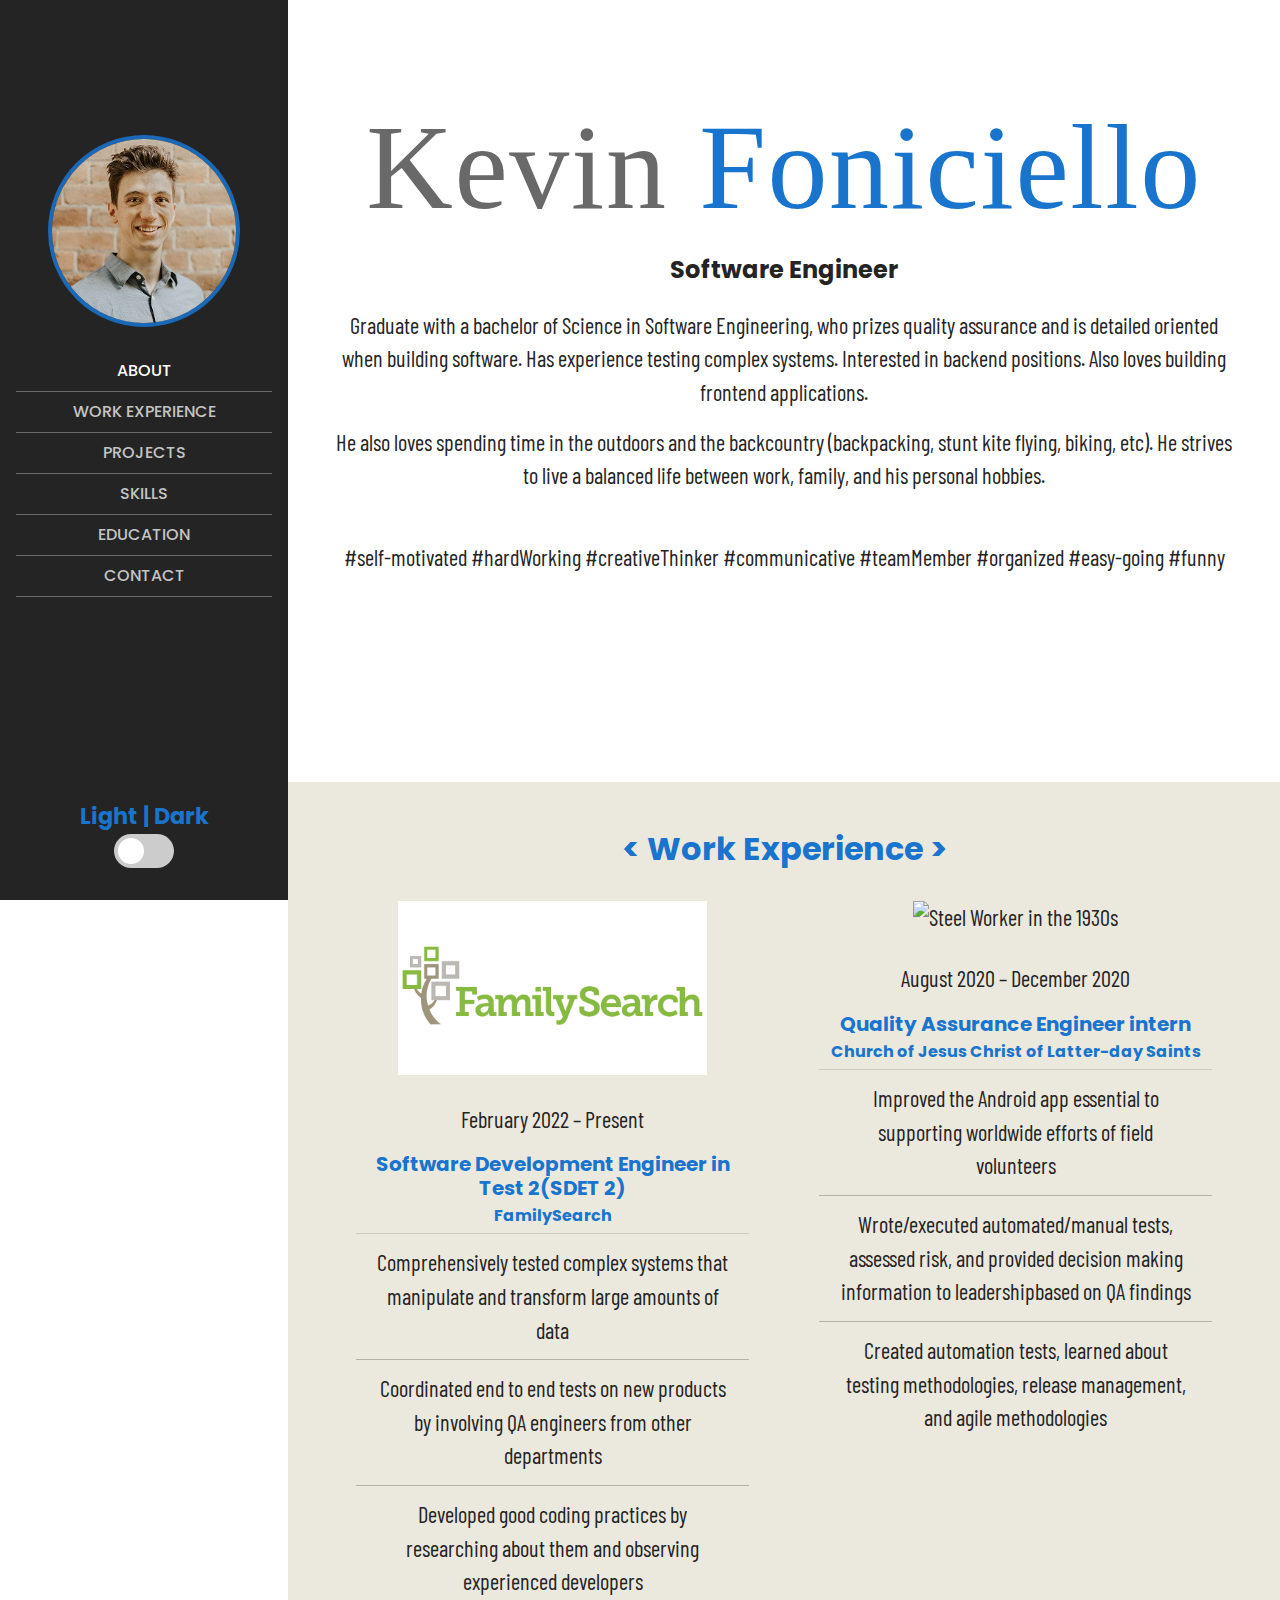
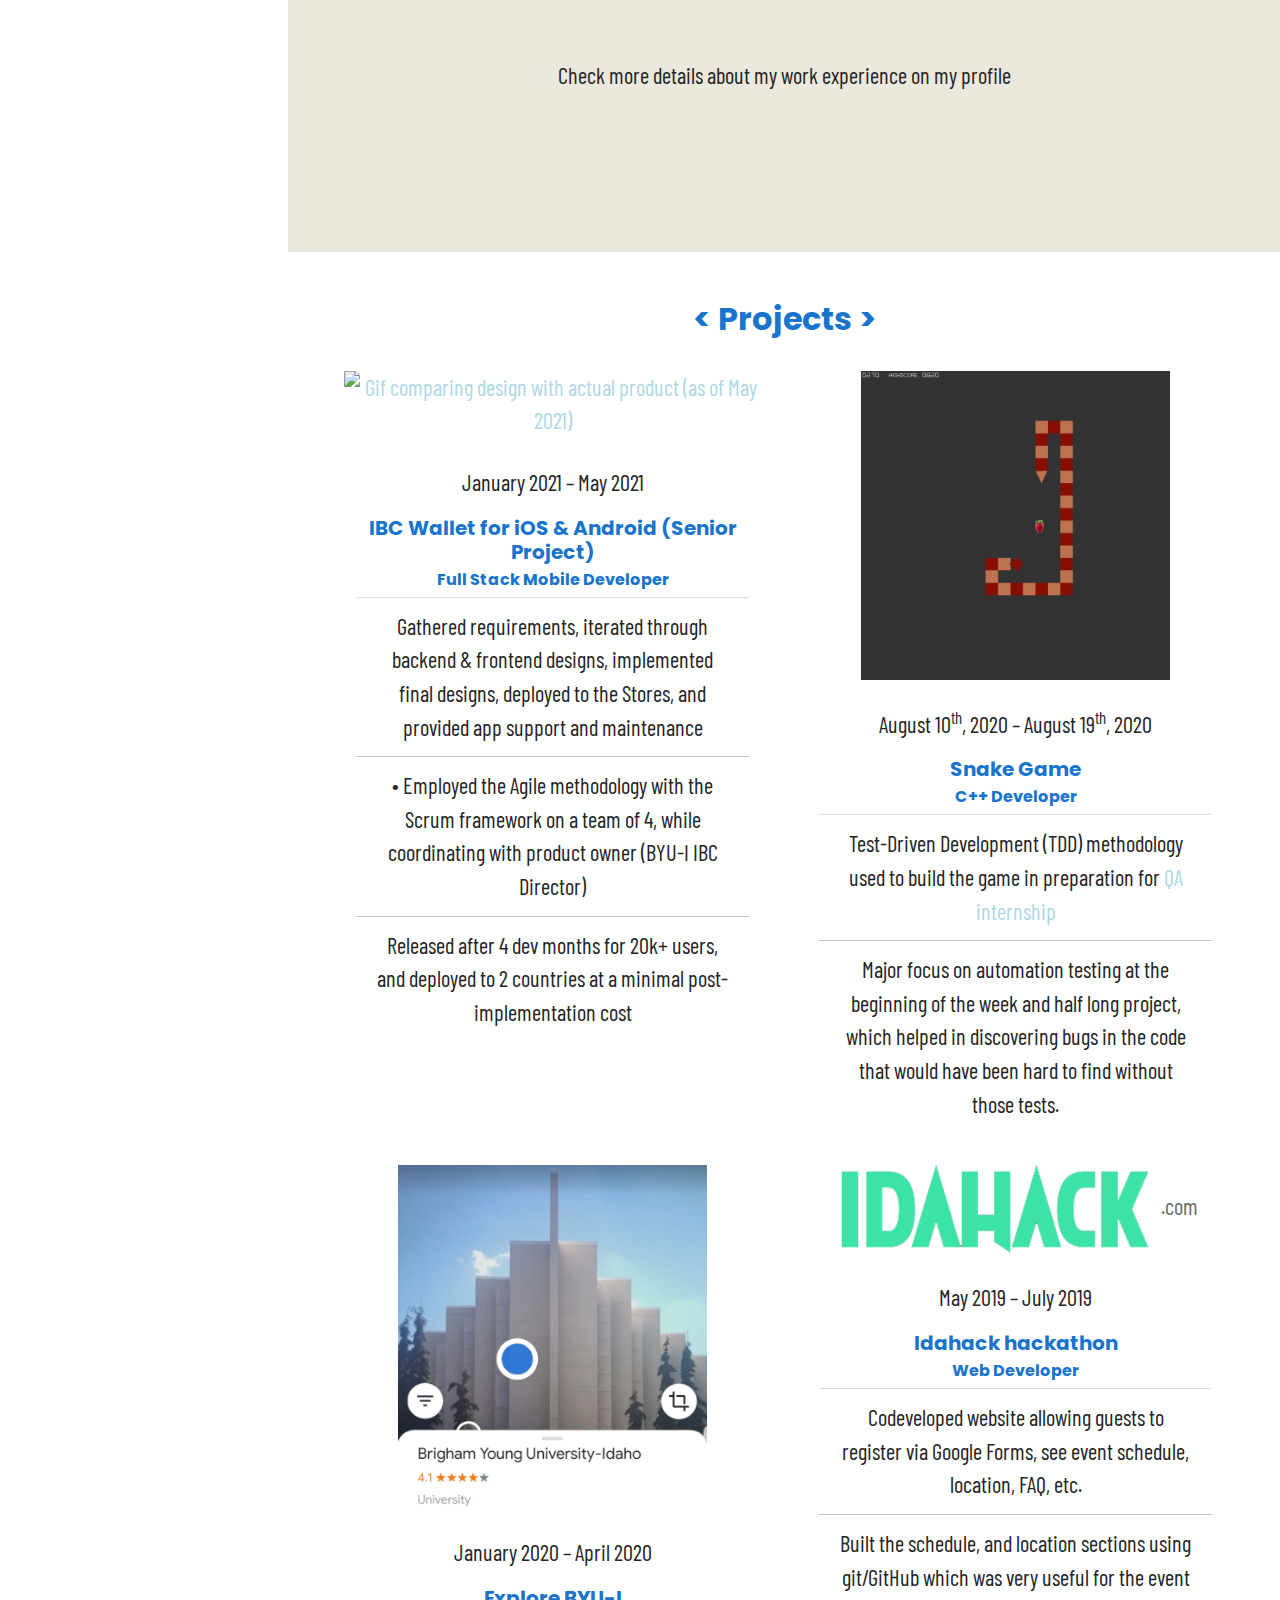
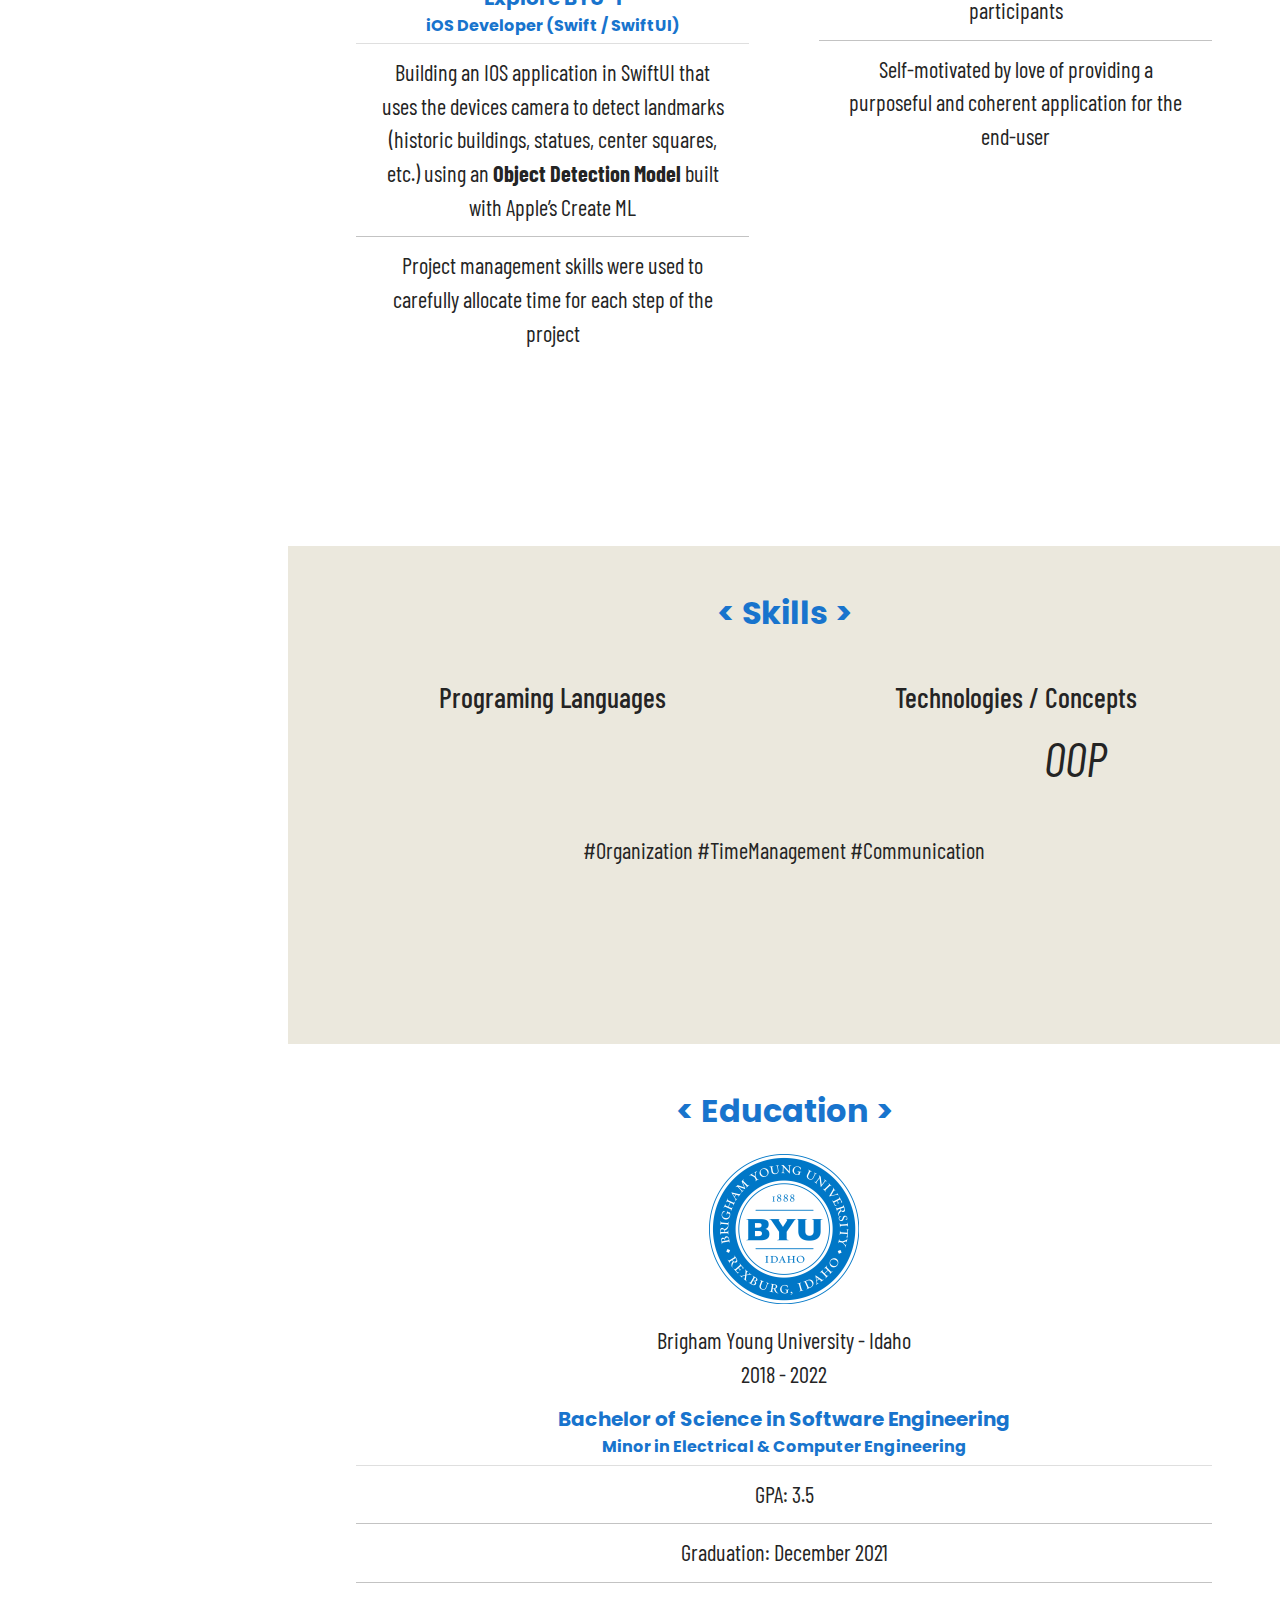
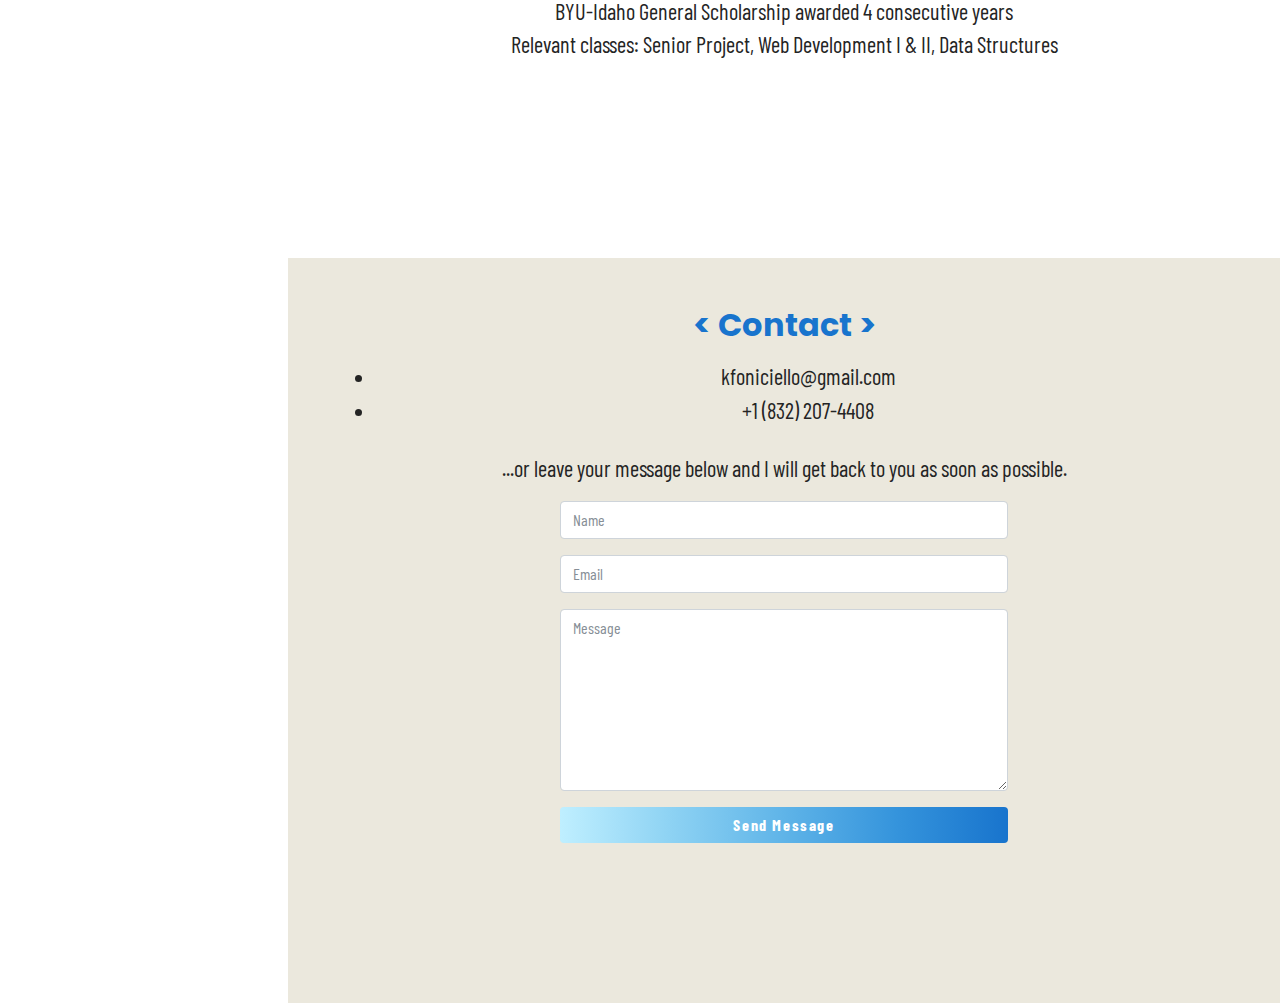
==== commit 4c564ce4: "update" ====
--- a/index.html
+++ b/index.html
@@ -202,8 +202,8 @@
                 </div>
 
                 <div class="card-body pb-0 bg-inherit">
-                  <p>February 2022 – Present</p>
-                  <h5 class="card-title">Quality Assurance Engineer 2</h5>
+                  <p>February 2022 &ndash; Present</p>
+                  <h5 class="card-title">Software Development Engineer in Test 2(SDET 2)</h5>
                   <h6 class="card-subtitle mb-2">FamilySearch</h6>
 
                   <ul class="list-group list-group-flush bg-inherit">
@@ -231,7 +231,7 @@
                 </div>
 
                 <div class="card-body pb-0 bg-inherit">
-                  <p>May 2019 – September 2019</p>
+                  <p>May 2019 &ndash; September 2019</p>
                   <h5 class="card-title">Metal Building Erector</h5>
                   <h6 class="card-subtitle mb-2">EMB Erectors, Inc</h6>
 
@@ -260,7 +260,7 @@
                 </div>
 
                 <div class="card-body pb-0 bg-inherit">
-                  <p>August 2020 – December 2020</p>
+                  <p>August 2020 &ndash; December 2020</p>
                   <h5 class="card-title">Quality Assurance Engineer intern</h5>
                   <h6 class="card-subtitle mb-2">Church of Jesus Christ of Latter-day Saints</h6>
 
@@ -313,7 +313,7 @@
                   </div>
 
                   <div class="card-body pb-0">
-                      <p>January 2021 – May 2021</p>
+                      <p>January 2021 &ndash; May 2021</p>
                       <h5 class="card-title">IBC Wallet for iOS & Android (Senior Project)</h5>
                       <h6 class="card-subtitle mb-2 color-blue">Full Stack Mobile Developer</h6>
                       <ul class="list-group list-group-flush">
@@ -344,7 +344,7 @@
                     </div>
 
                     <div class="card-body pb-0">
-                        <p>August 10<sup>th</sup>, 2020 – August 19<sup>th</sup>, 2020</p>
+                        <p>August 10<sup>th</sup>, 2020 &ndash; August 19<sup>th</sup>, 2020</p>
                         <h5 class="card-title">Snake Game</h5>
                         <h6 class="card-subtitle mb-2 color-blue">C++ Developer</h6>
                         <ul class="list-group list-group-flush">
@@ -371,7 +371,7 @@
                     </div>
 
                     <div class="card-body pb-0">
-                        <p>January 2020 – April 2020</p>
+                        <p>January 2020 &ndash; April 2020</p>
                         <h5 class="card-title">Explore BYU-I</h5>
                         <h6 class="card-subtitle mb-2 color-blue">iOS Developer (Swift / SwiftUI)</h6>
                         <ul class="list-group list-group-flush">
@@ -400,7 +400,7 @@
                 </div>
 
                 <div class="card-body pb-0">
-                    <p>May 2019 – July 2019</p>
+                    <p>May 2019 &ndash; July 2019</p>
                     <h5 class="card-title">
                       <a class="inherit" href="https://coryswainston.github.io/idahack/" target="_blank">
                         Idahack<sup><i class="fas fa-external-link-alt fa-xs"></i></sup>
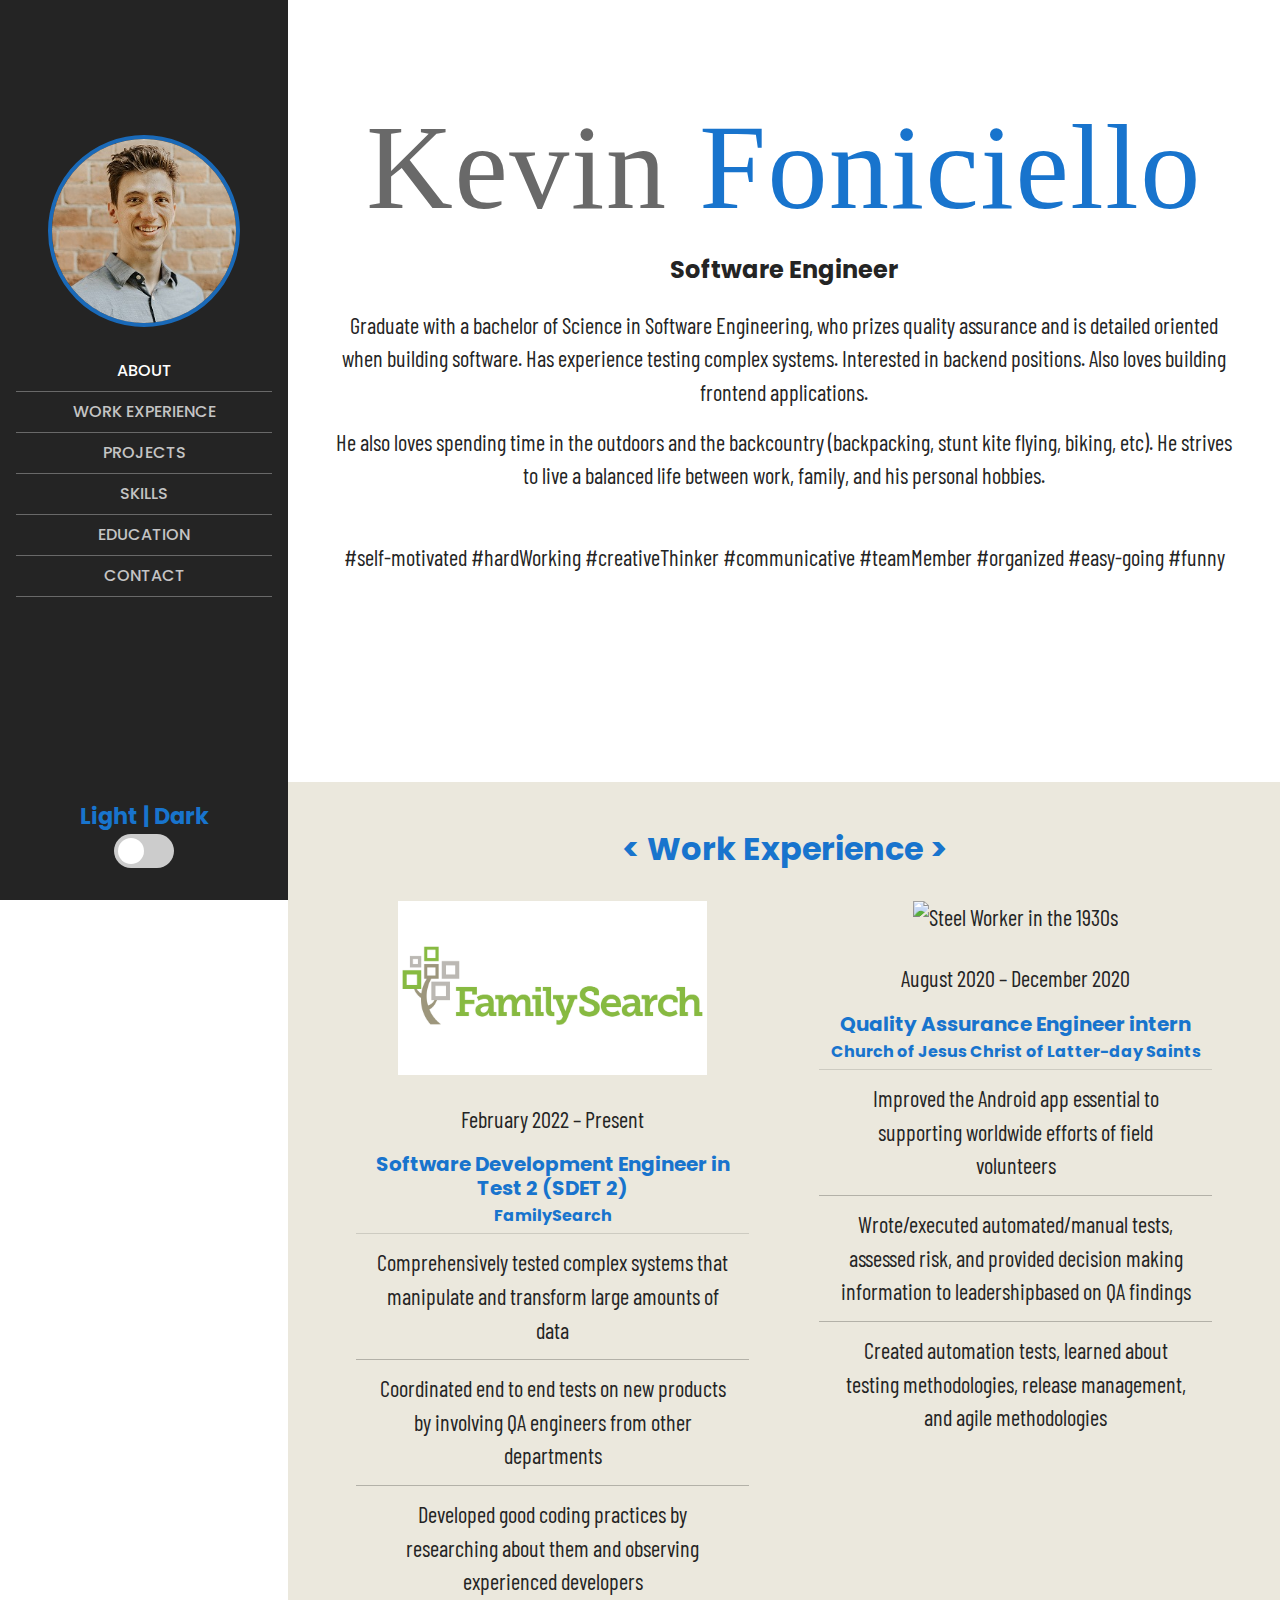
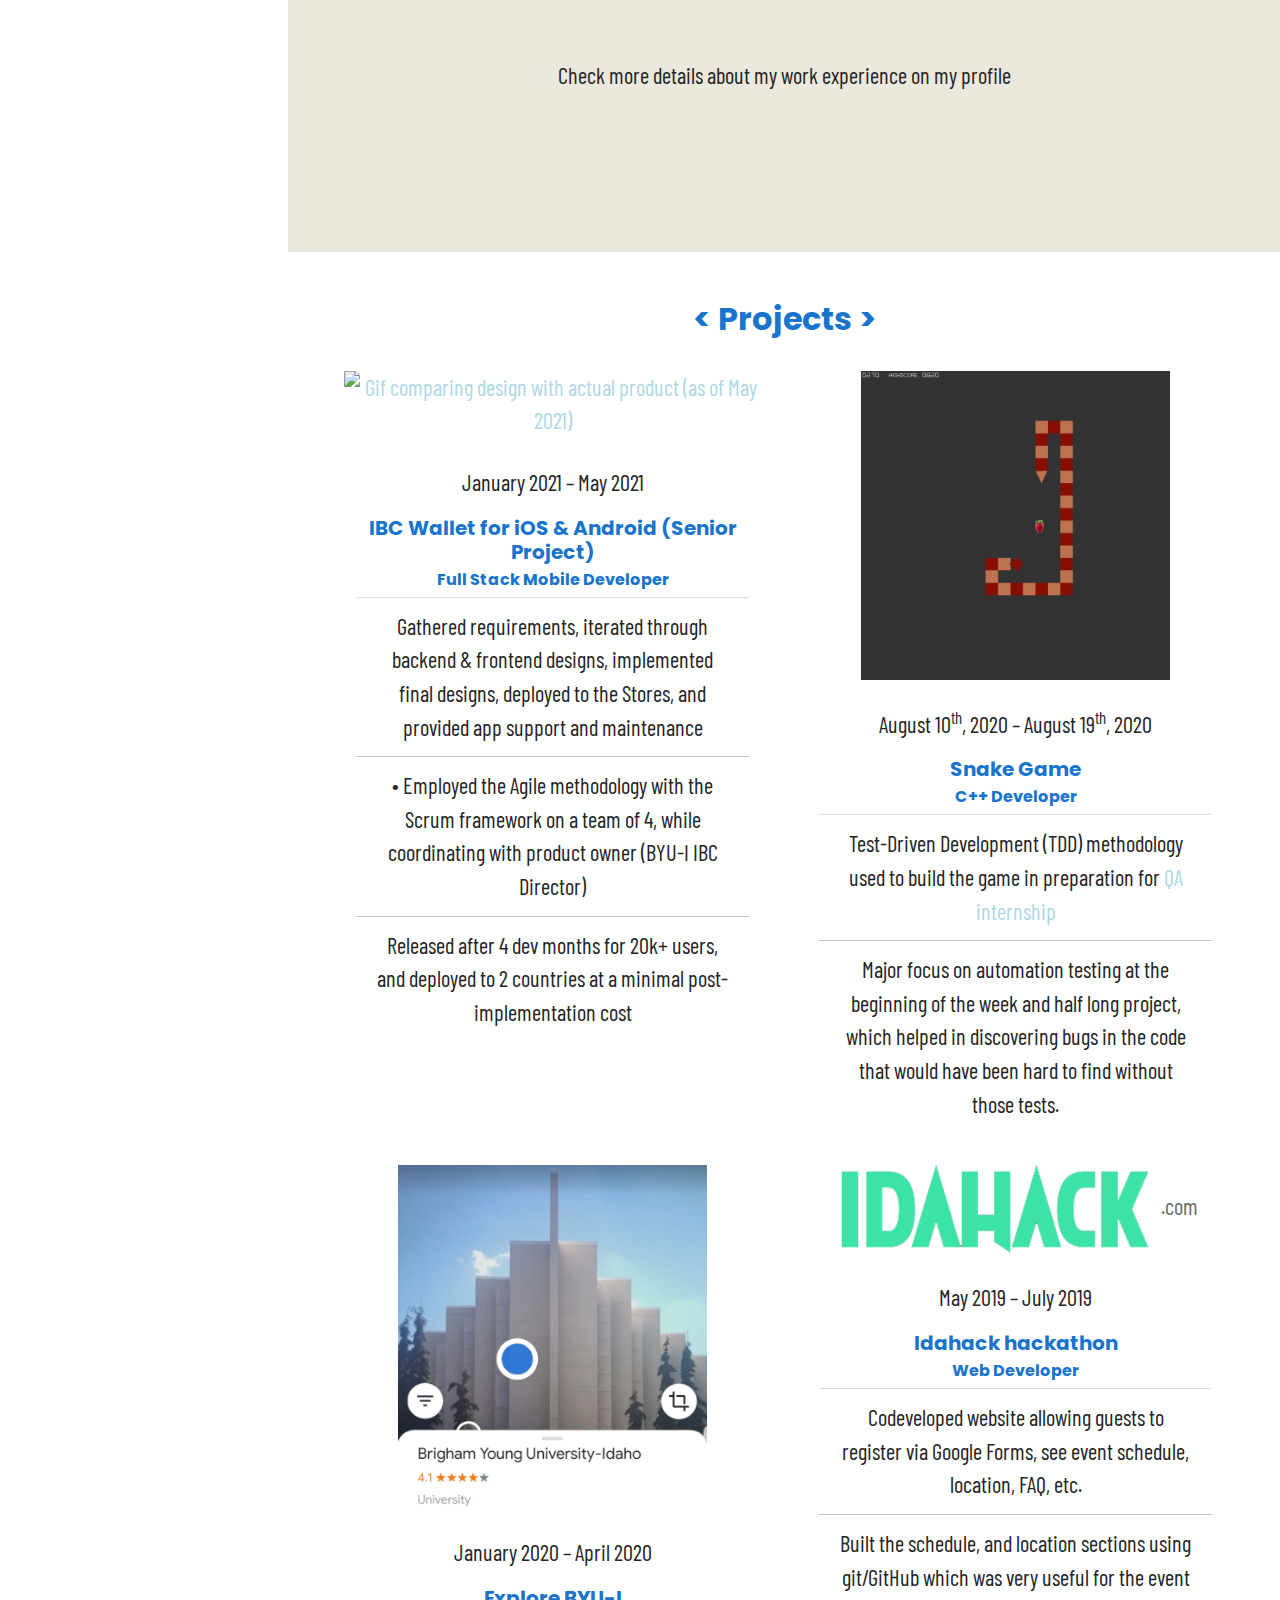
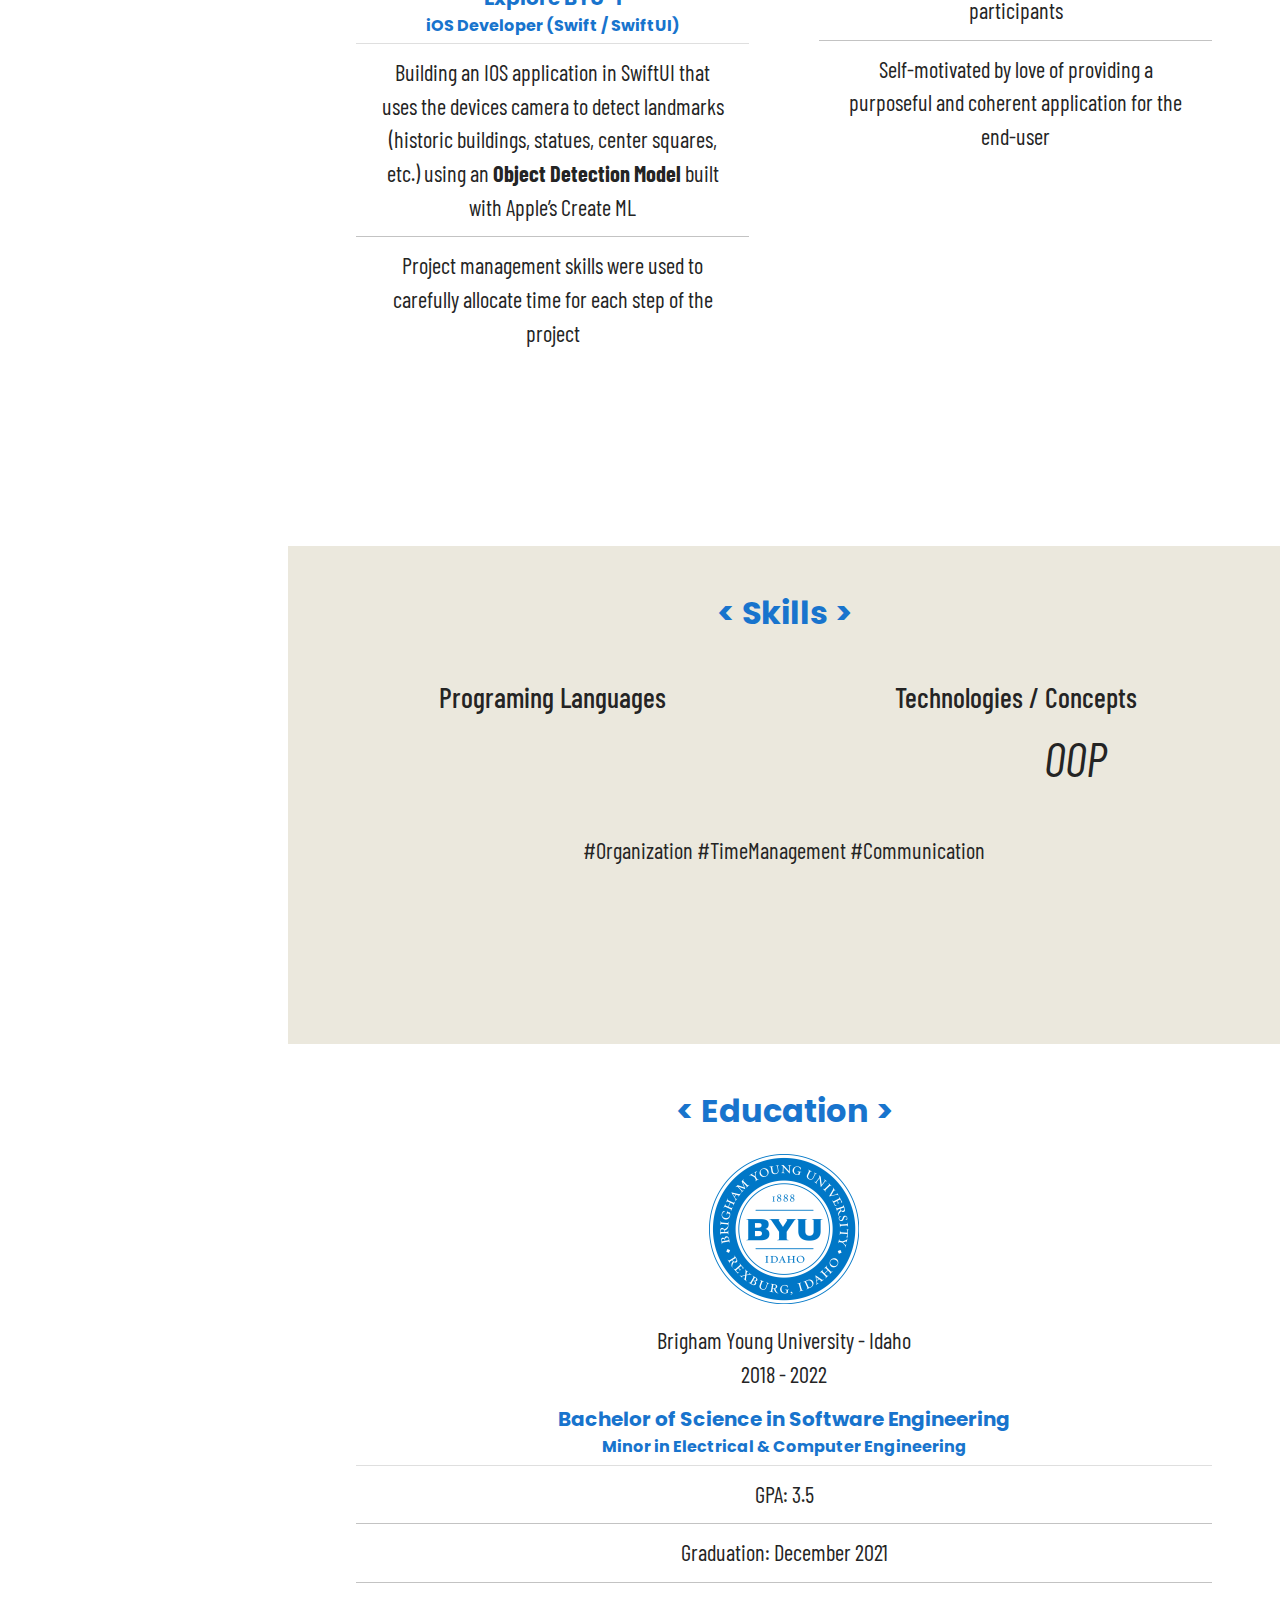
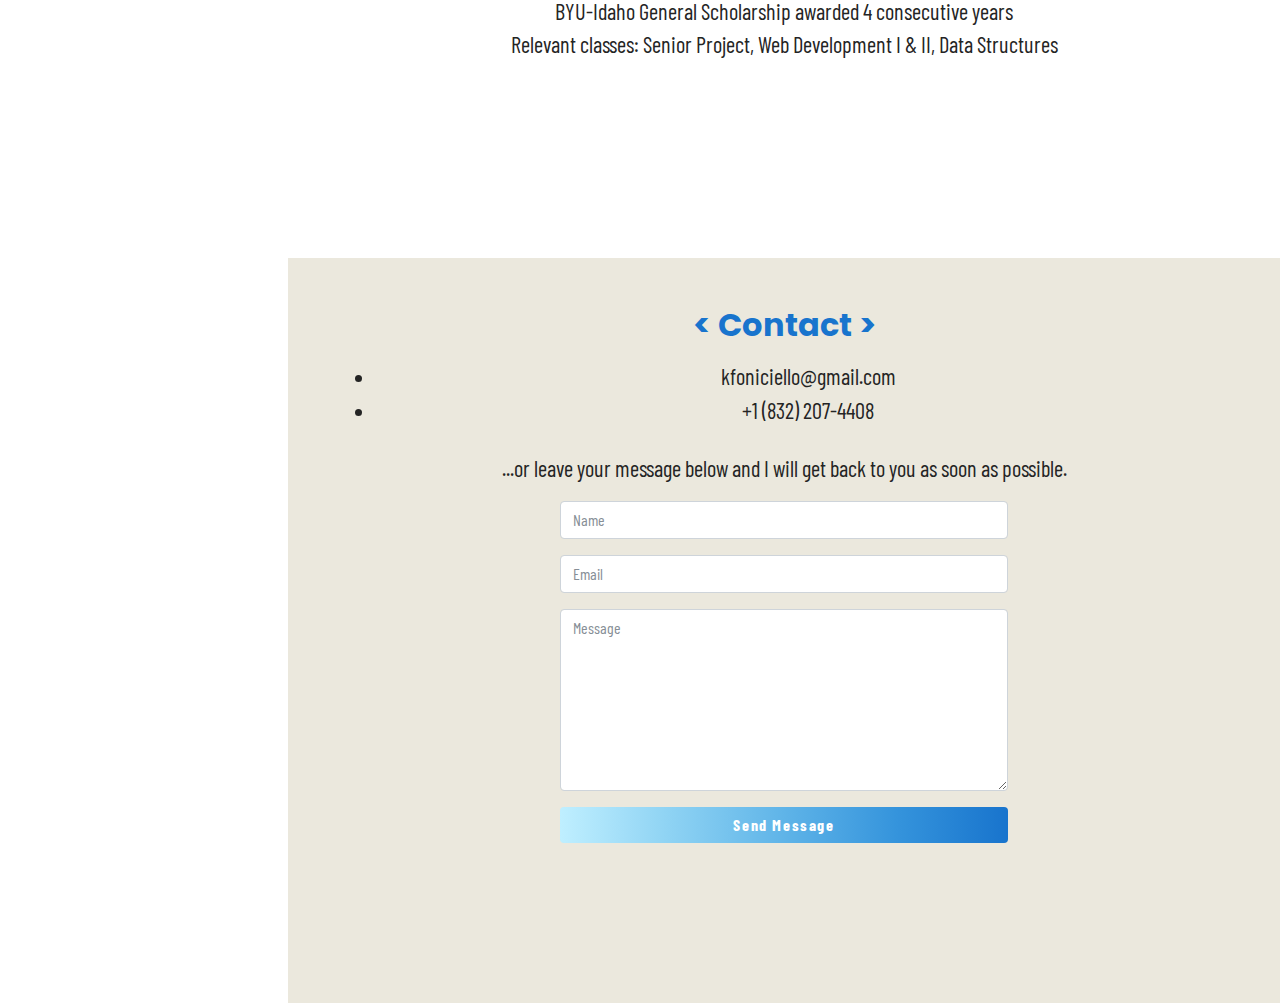
==== commit d497ef50: "update" ====
--- a/index.html
+++ b/index.html
@@ -203,7 +203,7 @@
 
                 <div class="card-body pb-0 bg-inherit">
                   <p>February 2022 &ndash; Present</p>
-                  <h5 class="card-title">Software Development Engineer in Test 2(SDET 2)</h5>
+                  <h5 class="card-title">Software Development Engineer in Test 2 (SDET 2)</h5>
                   <h6 class="card-subtitle mb-2">FamilySearch</h6>
 
                   <ul class="list-group list-group-flush bg-inherit">
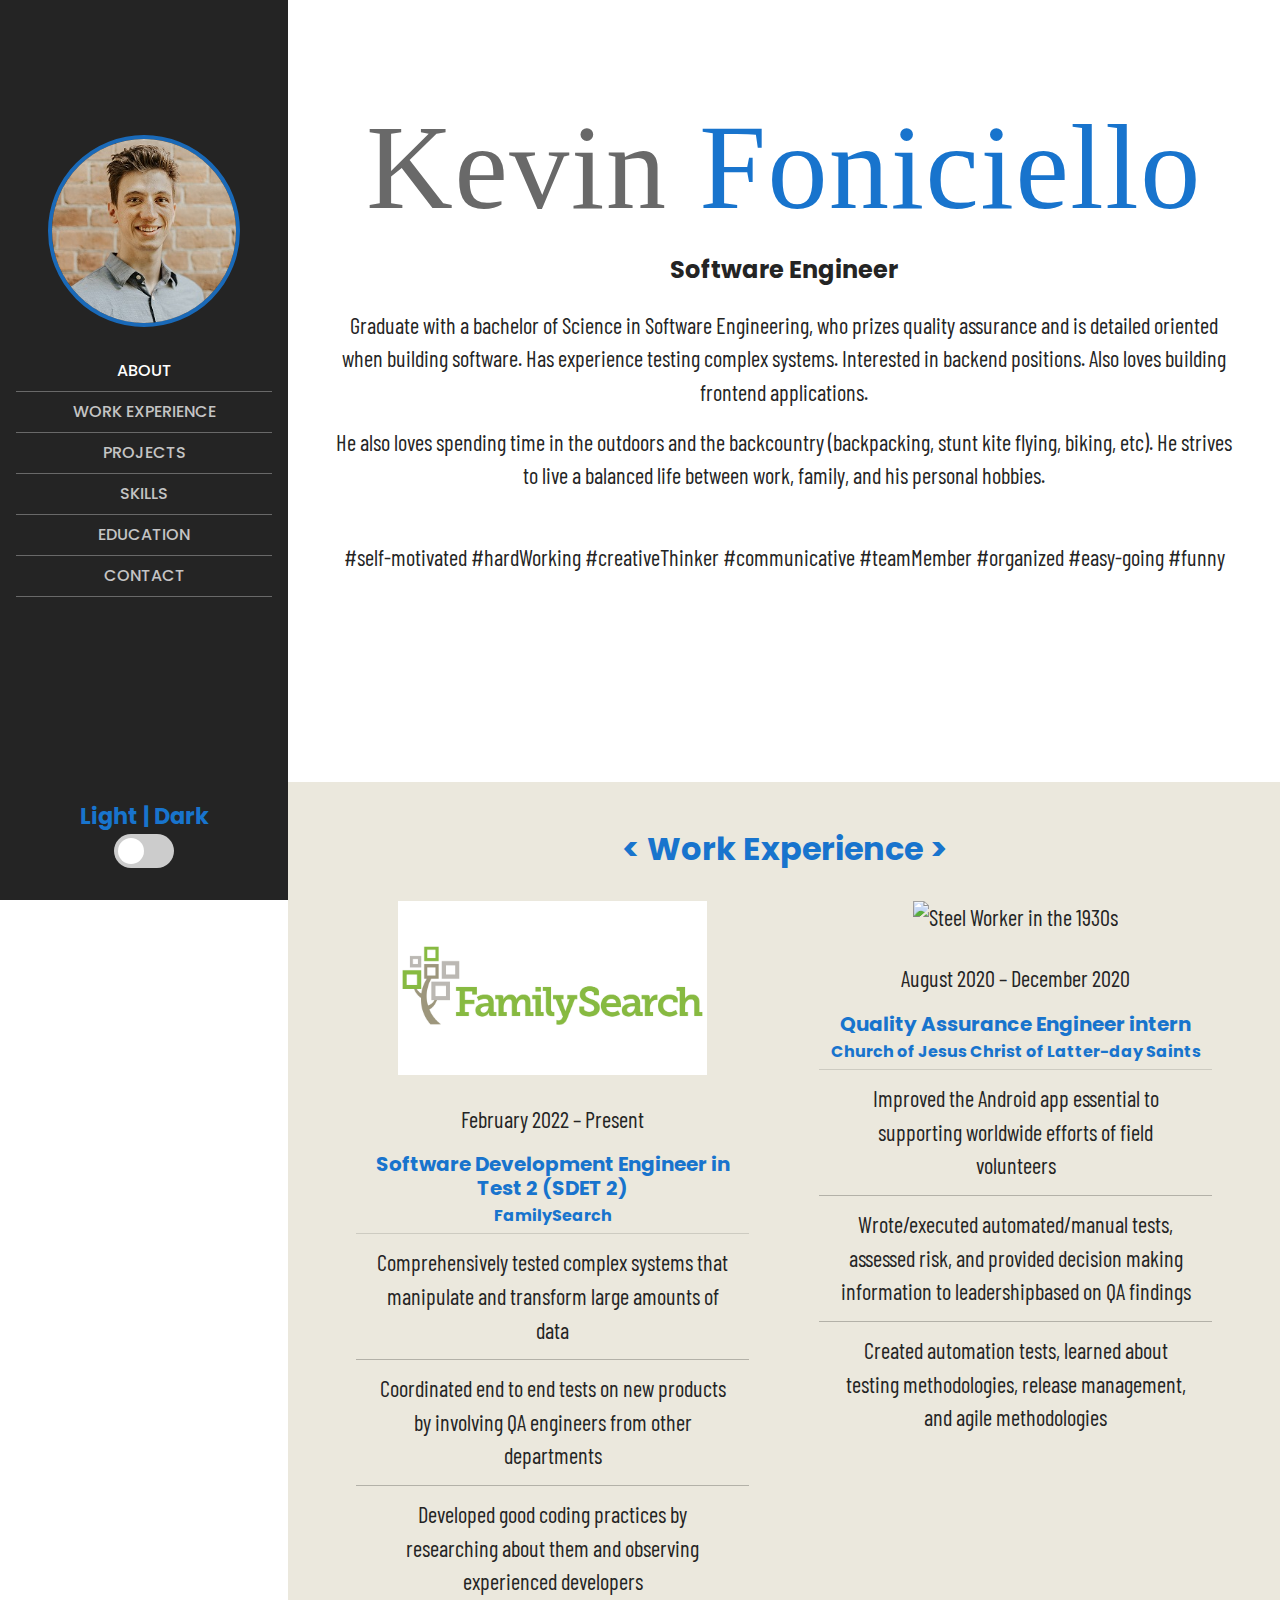
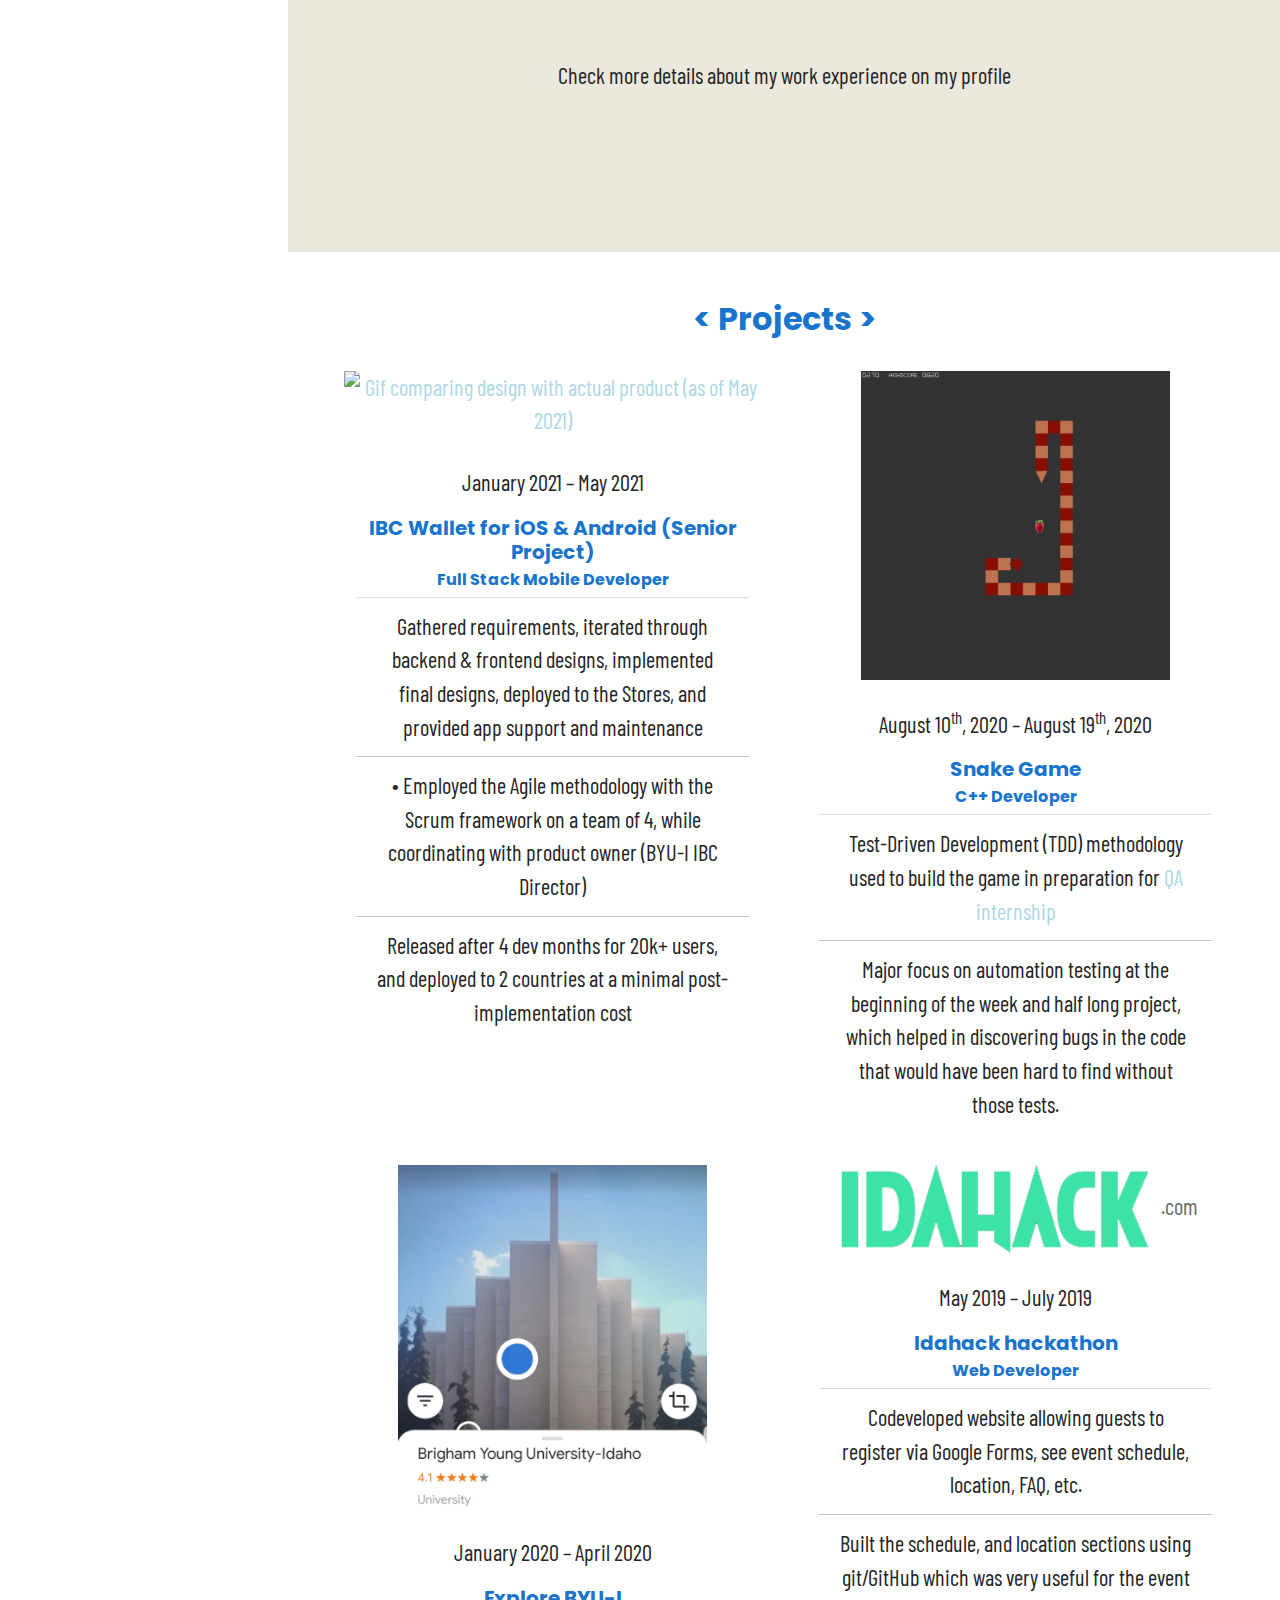
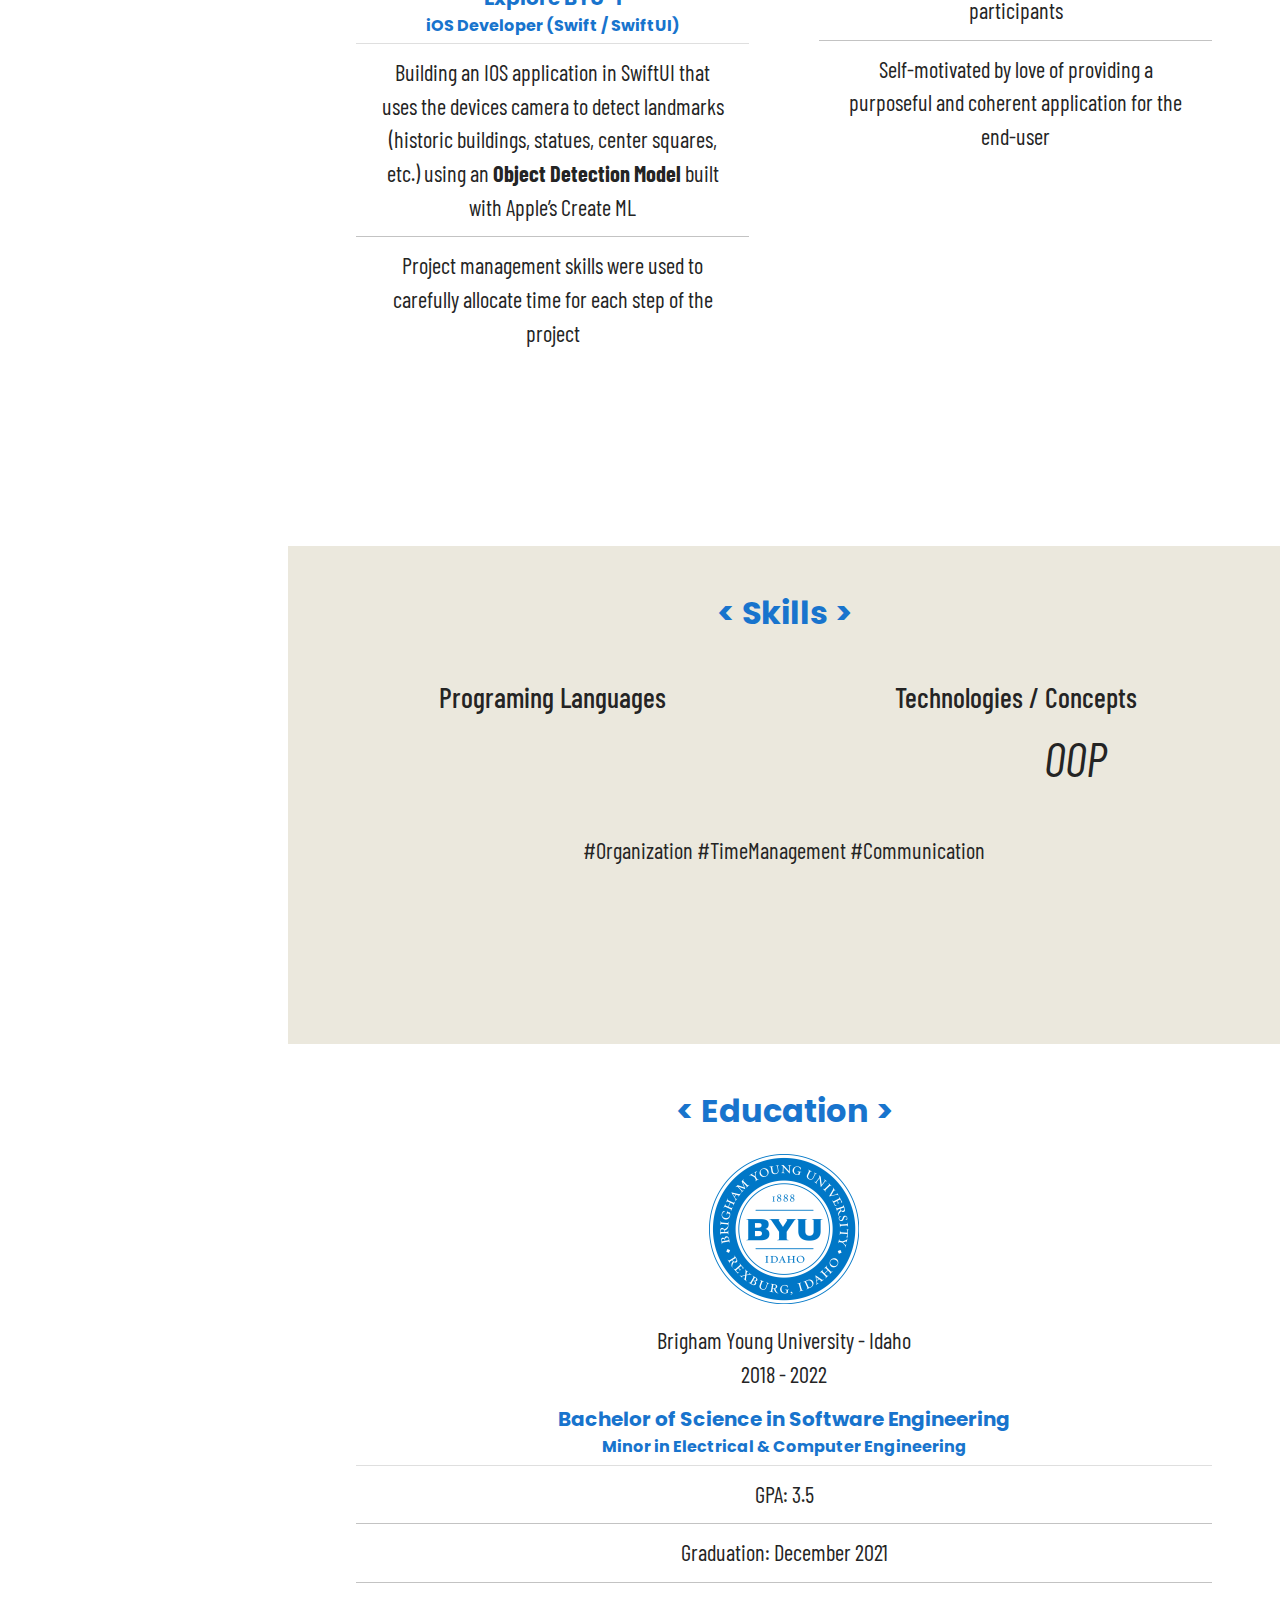
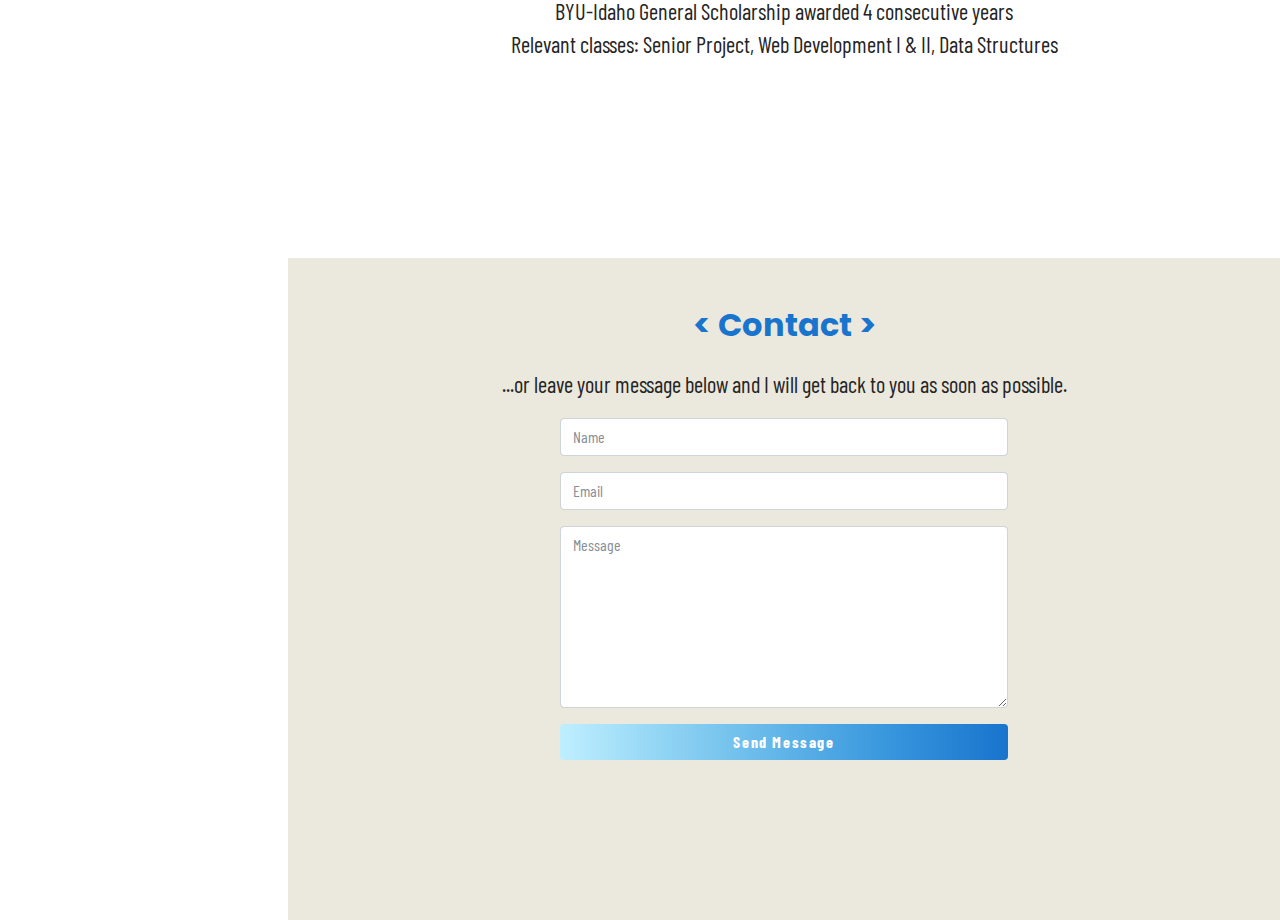
==== commit 75c51ba9: "Updates" ====
--- a/index.html
+++ b/index.html
@@ -801,15 +801,15 @@
           <h2 class="mb-3">&lt; Contact &gt;</h2>
 
           <ul class="fa-ul mb-4 ml-0">
-            <li class="inherit">
-              <a class="inherit" href="mailto:kfoniciello@gmail.com">
-                <i class="fas fa-envelope-open mr-2"></i>kfoniciello@gmail.com</a
+            <!-- <li class="inherit">
+              <a class="inherit" href="mailto:">
+                <i class="fas fa-envelope-open mr-2"></i></a
               >
-            </li>
-            <li class="inherit">
-              <a class="inherit" href="tel:+18322074408">
-                <i class="fas fa-mobile-alt mr-2"></i>+1 (832) 207-4408</li></a
-              >
+            </li> -->
+            <!-- <li class="inherit">
+              <a class="inherit" href="tel:">
+                <i class="fas fa-mobile-alt mr-2"></i></li></a
+              > -->
             <!-- <li><i class="fas fa-map-marker-alt mr-2"></i>myLocation, World</li> -->
           </ul>
 
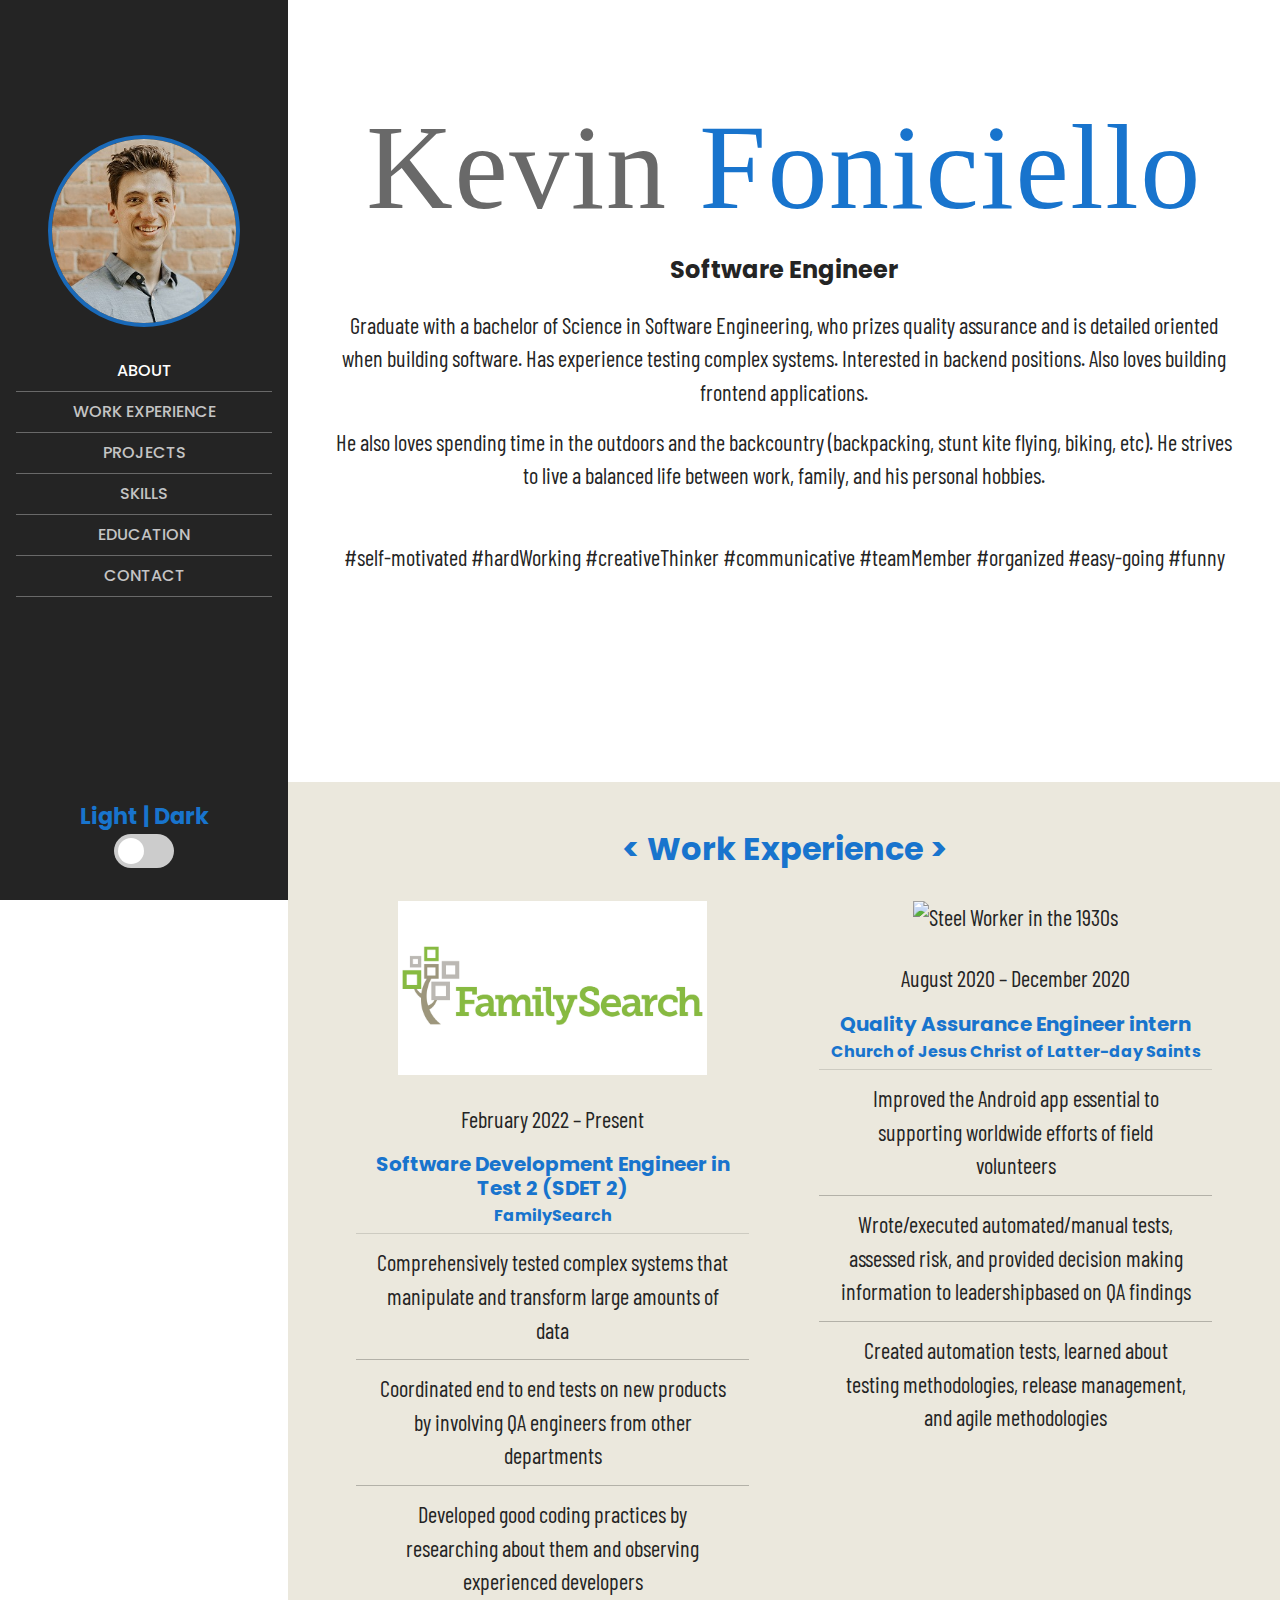
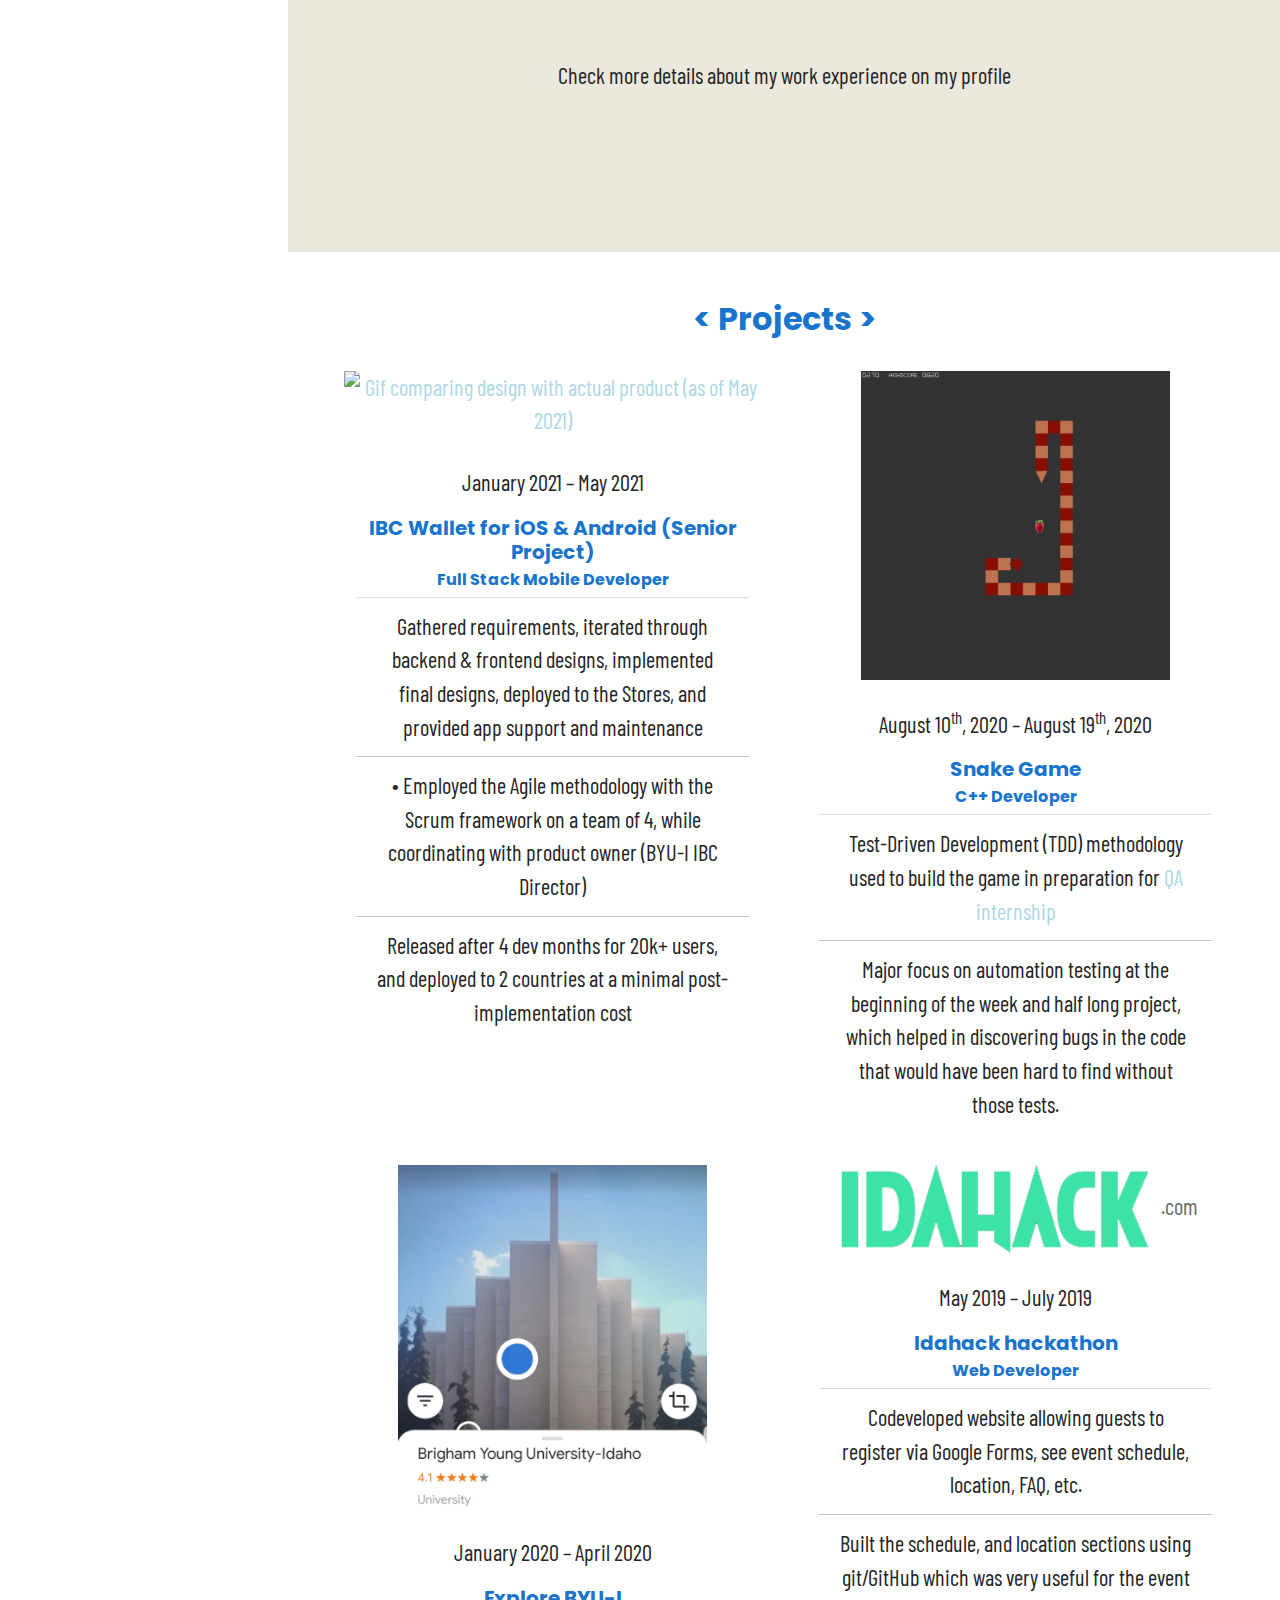
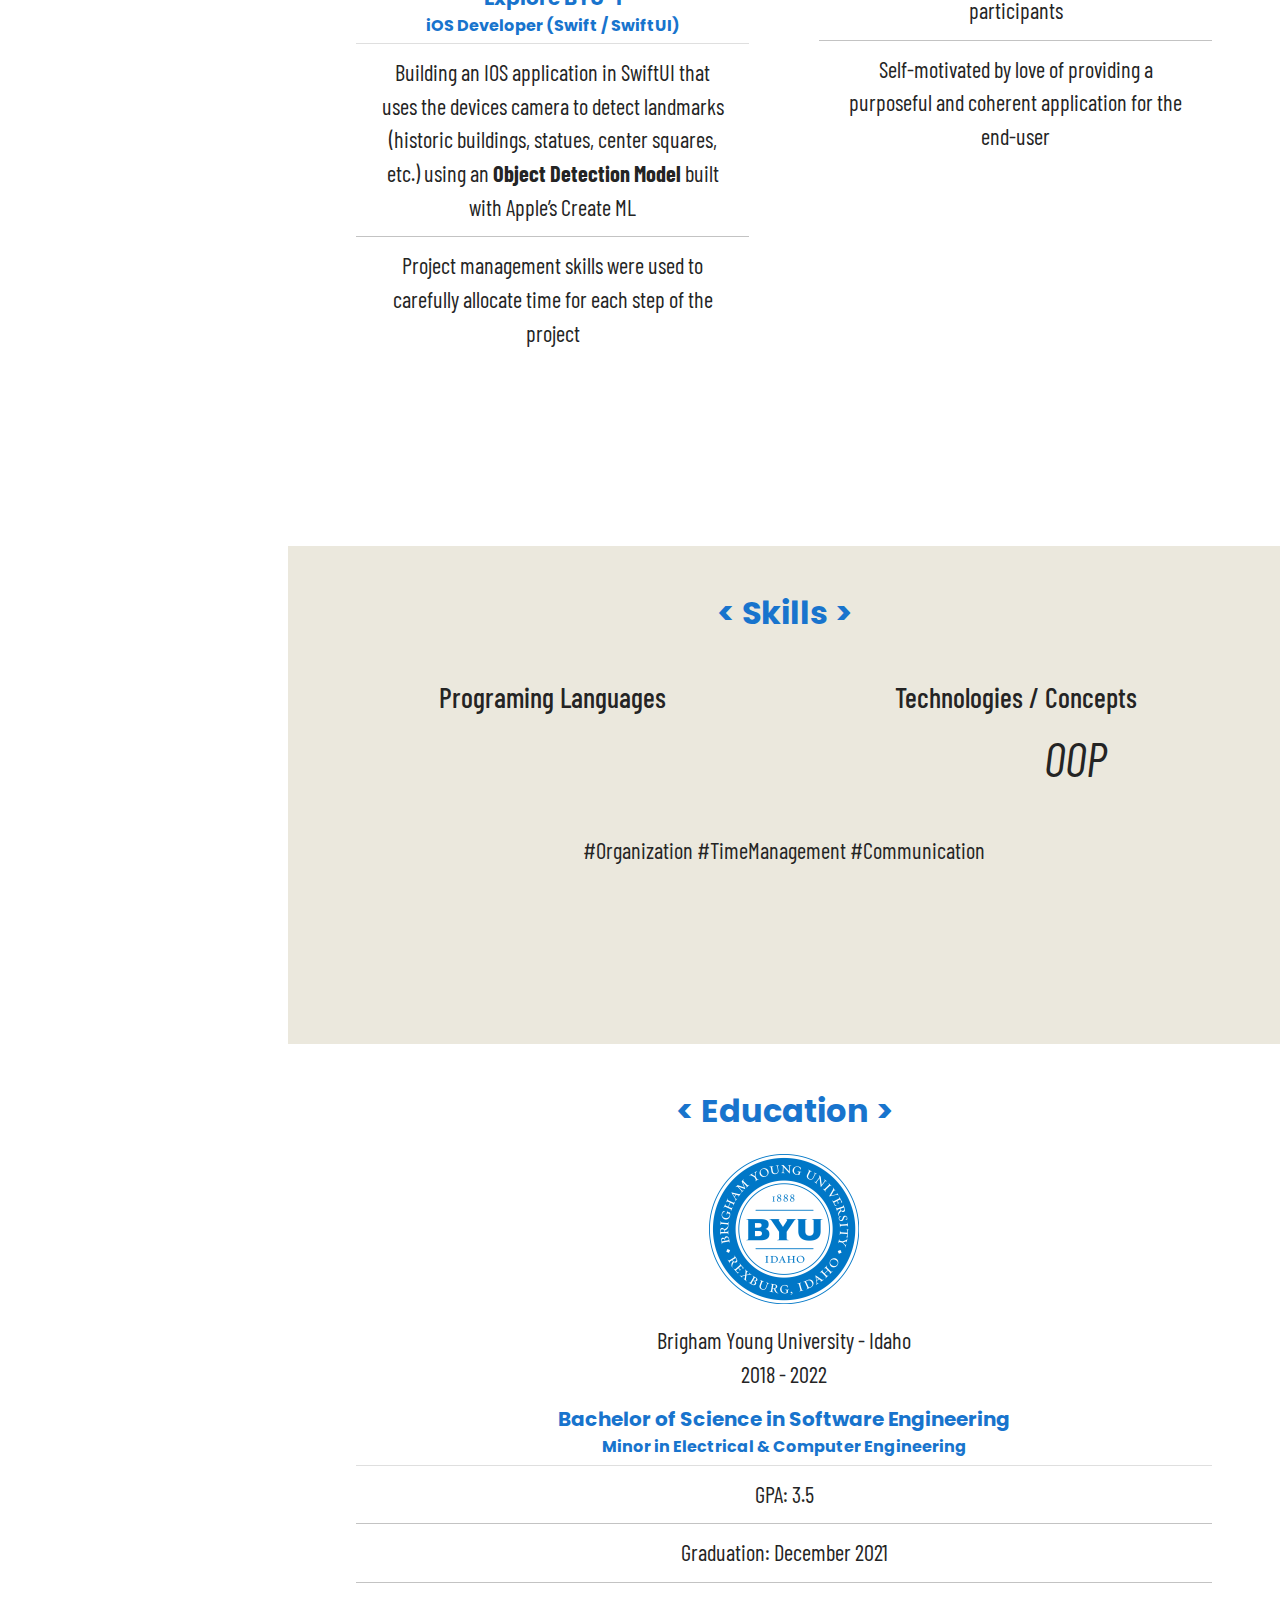
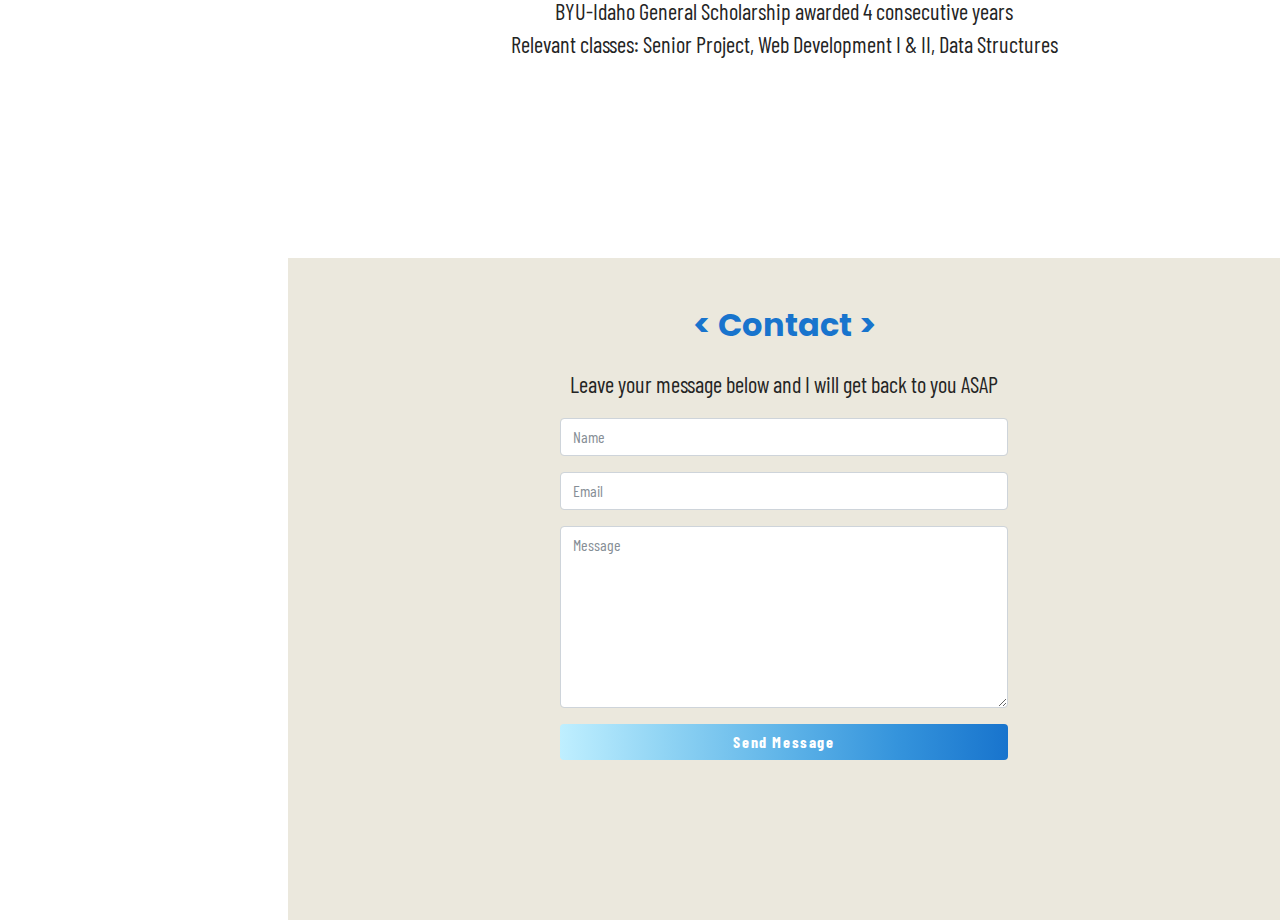
==== commit 163123c6: "updates" ====
--- a/index.html
+++ b/index.html
@@ -814,8 +814,7 @@
           </ul>
 
           <p>
-            ...or leave your message below and I will get back to you as soon as
-            possible.
+            Leave your message below and I will get back to you ASAP
           </p>
 
           <form
